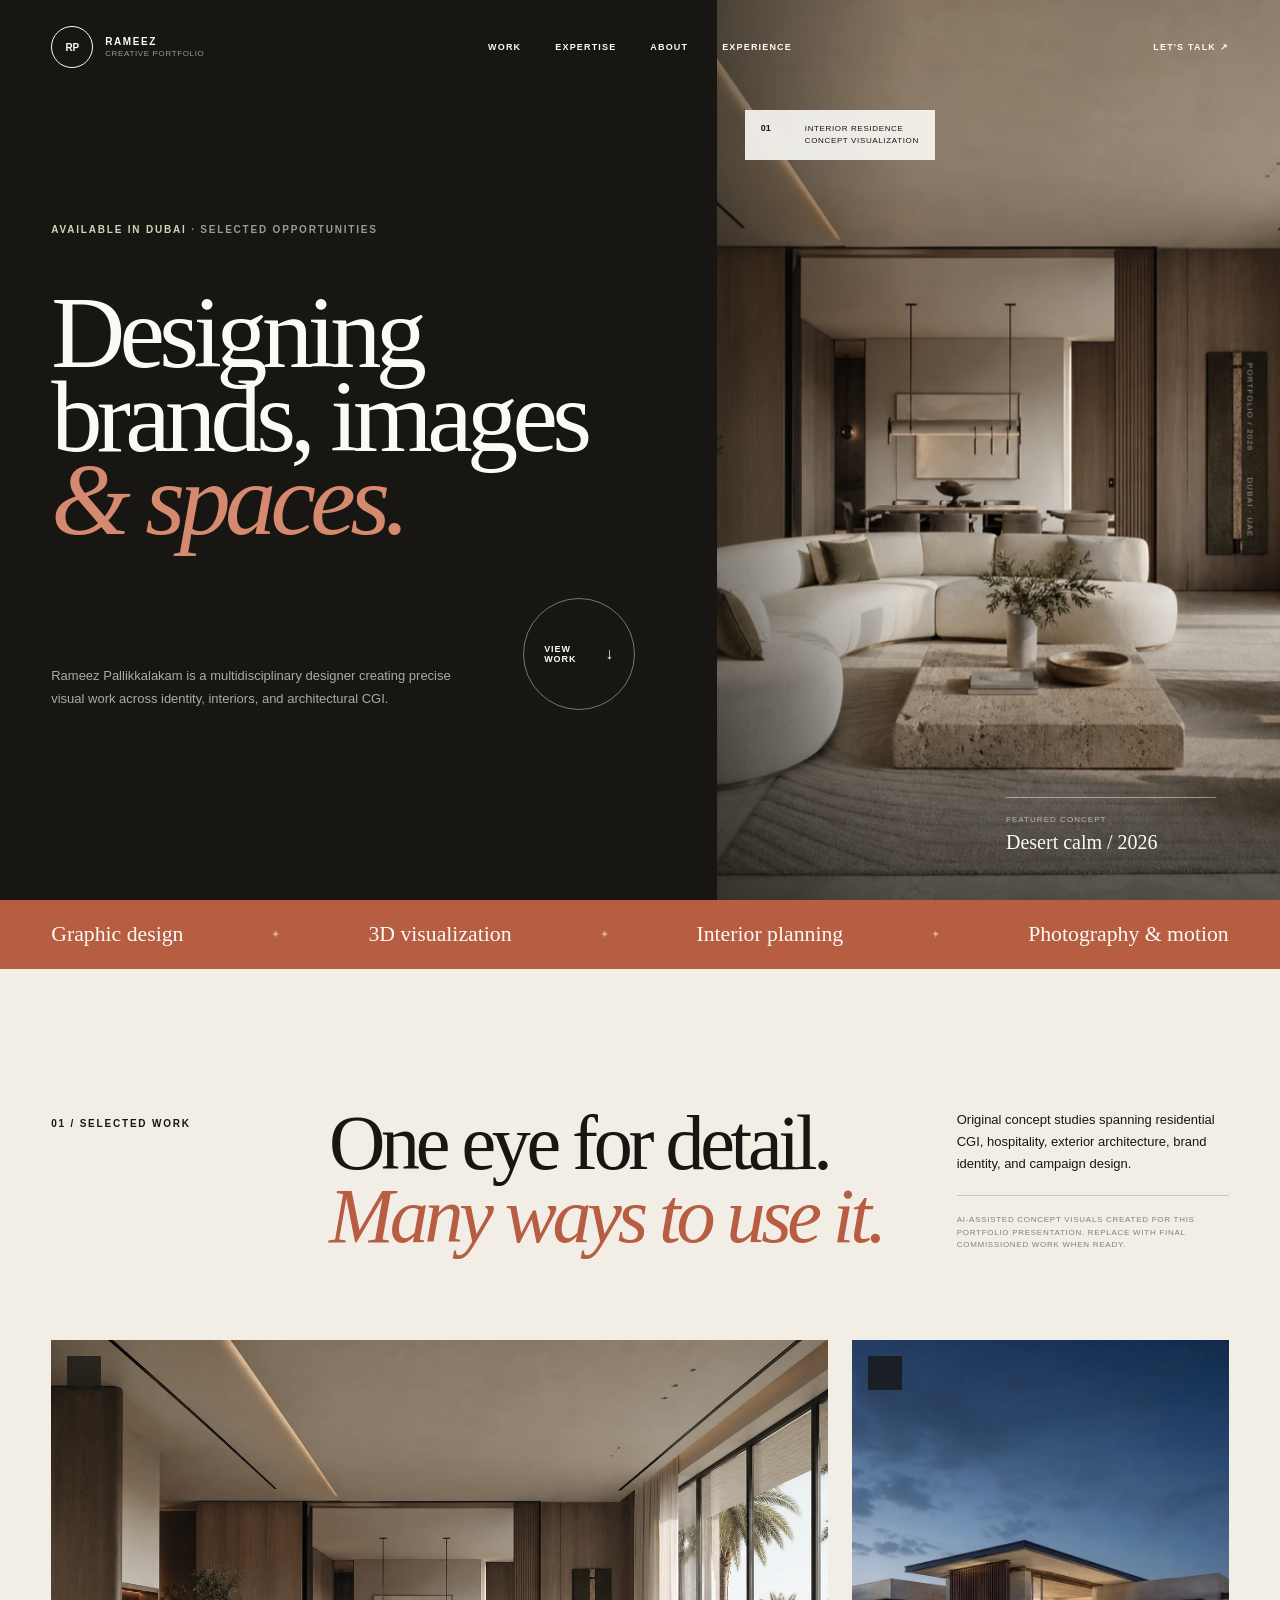
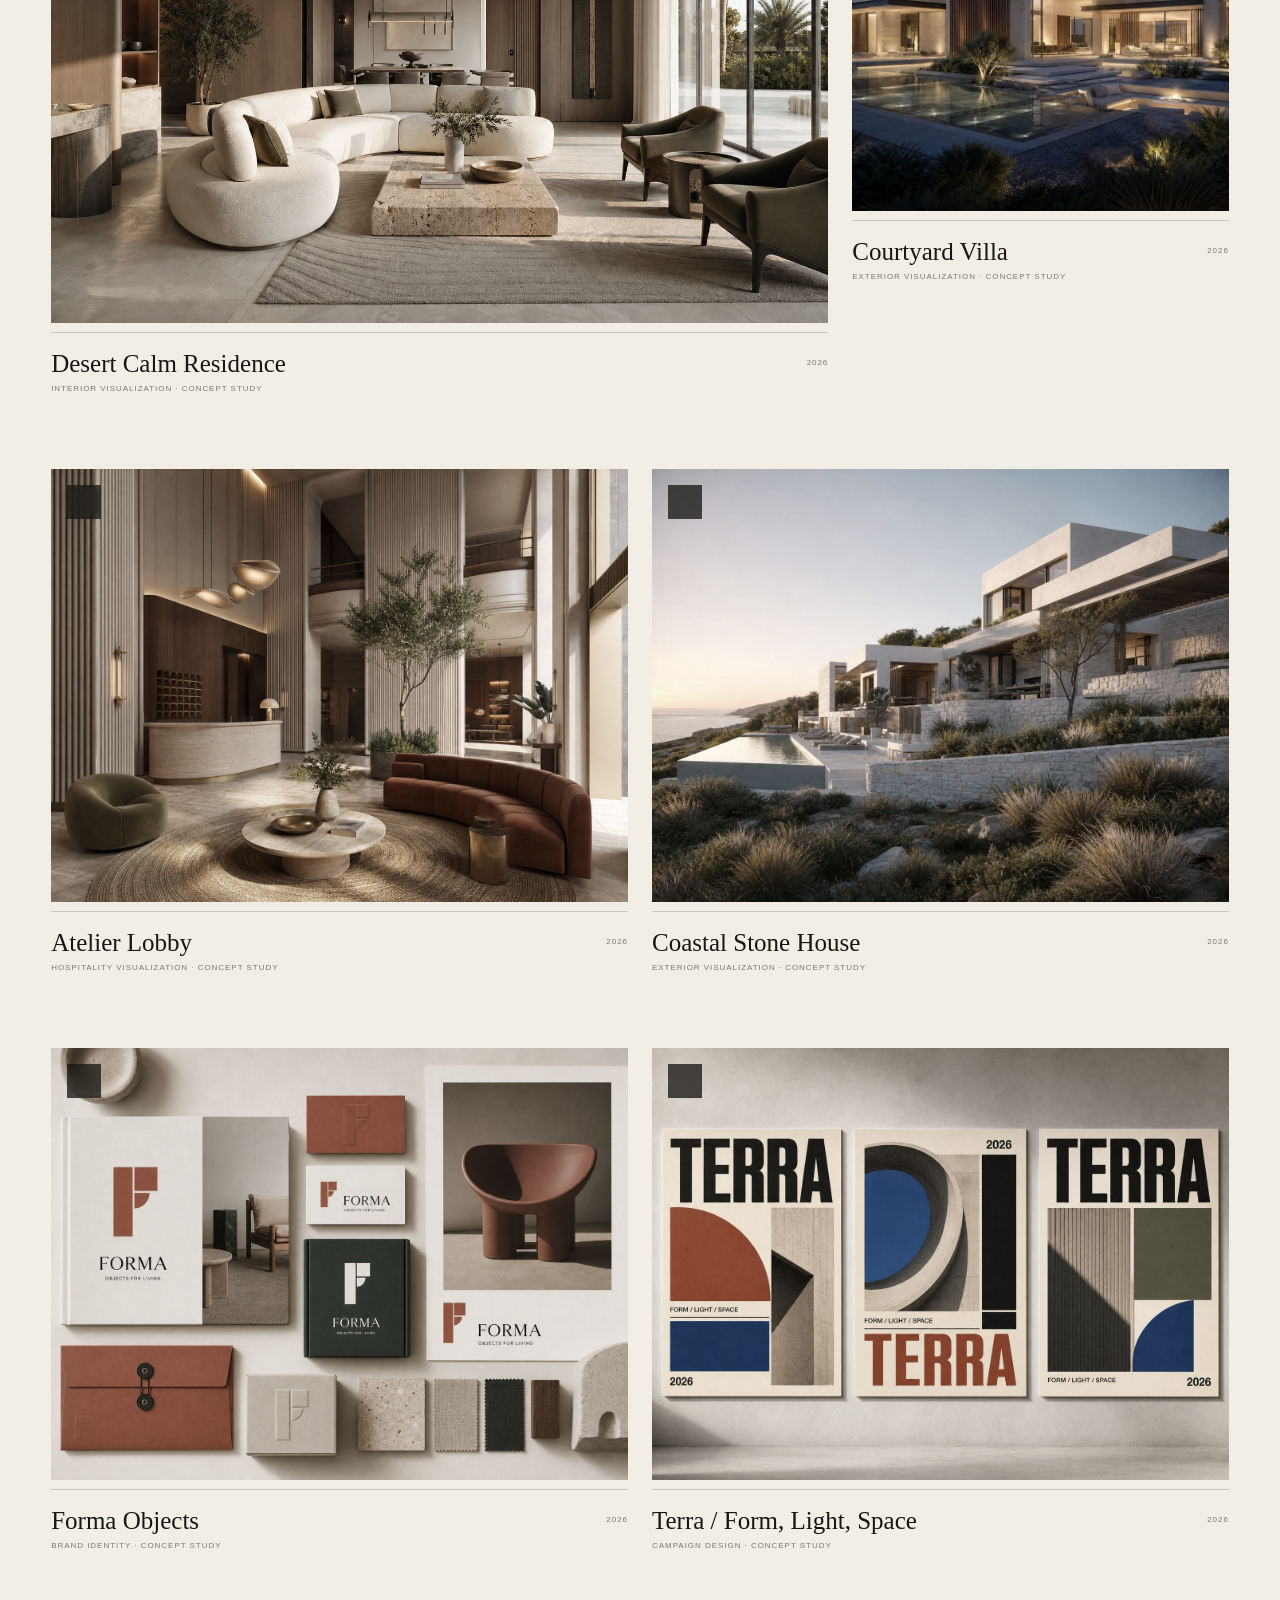
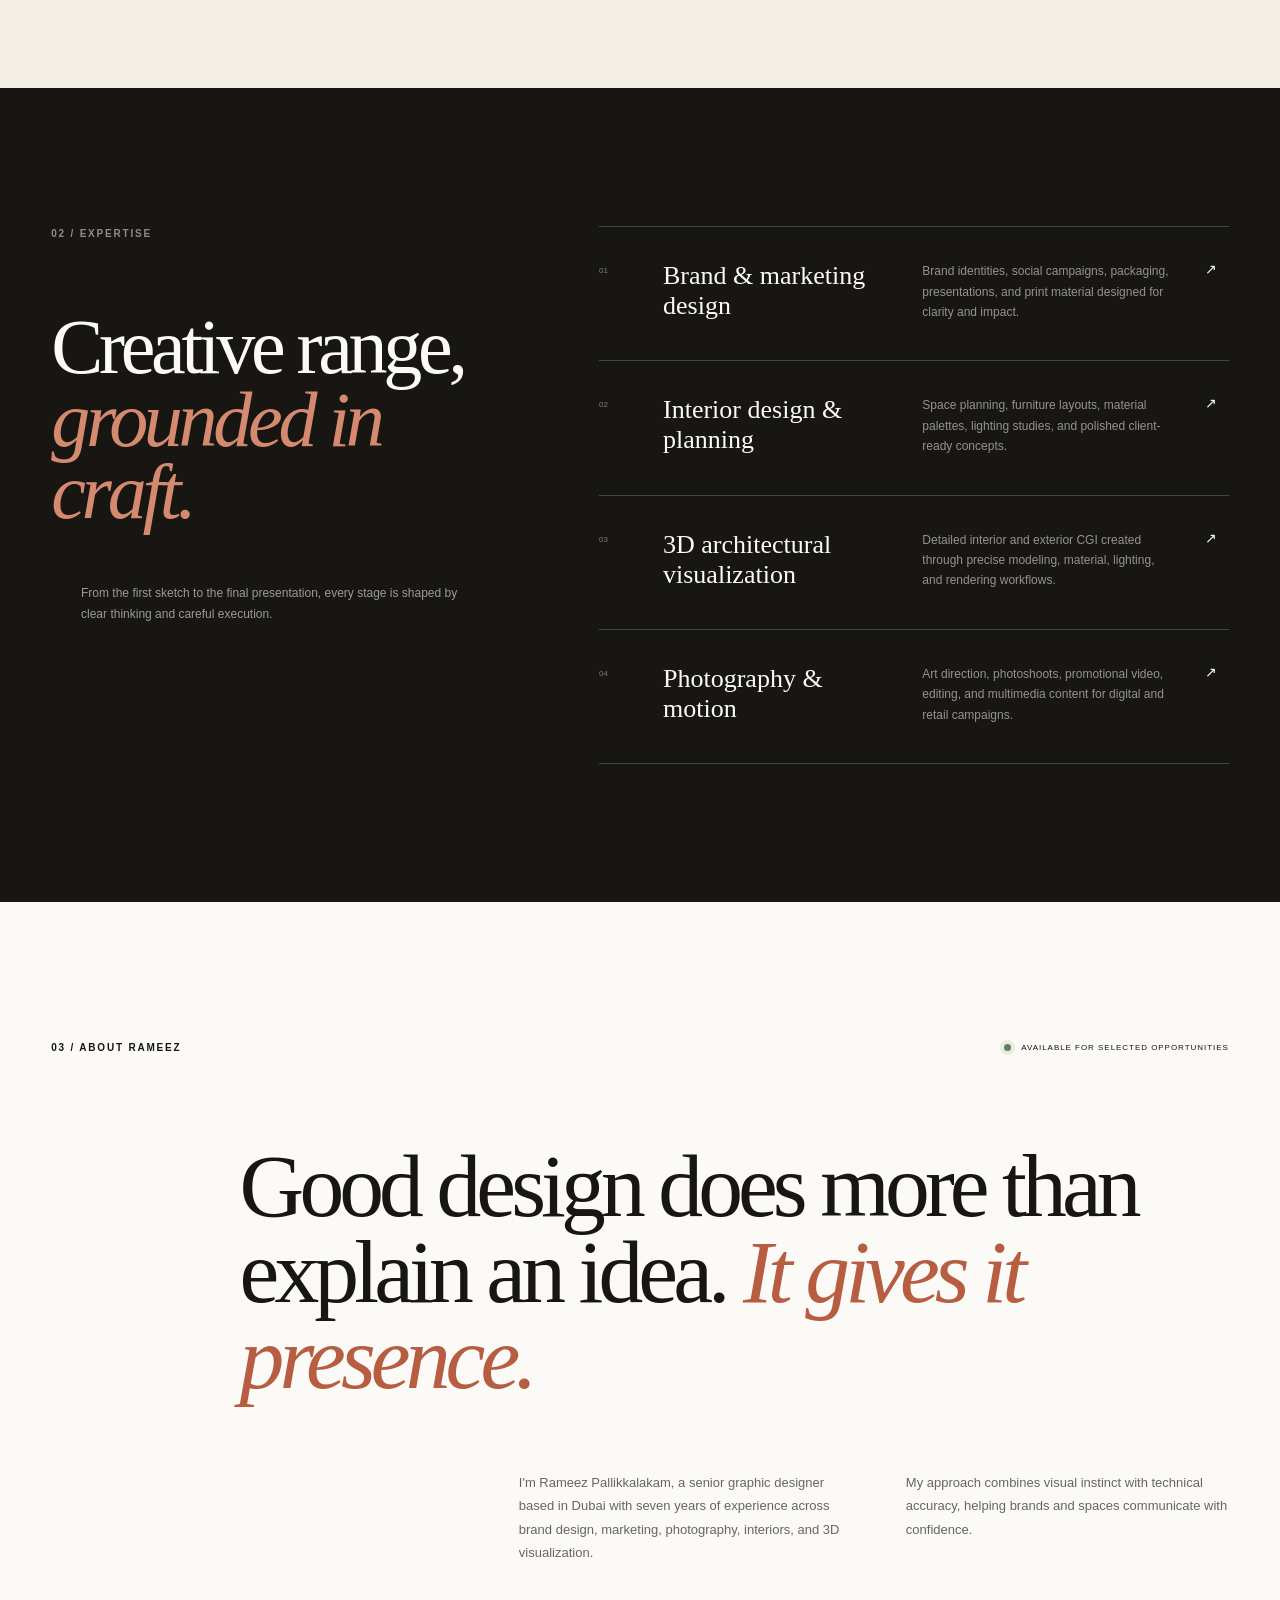
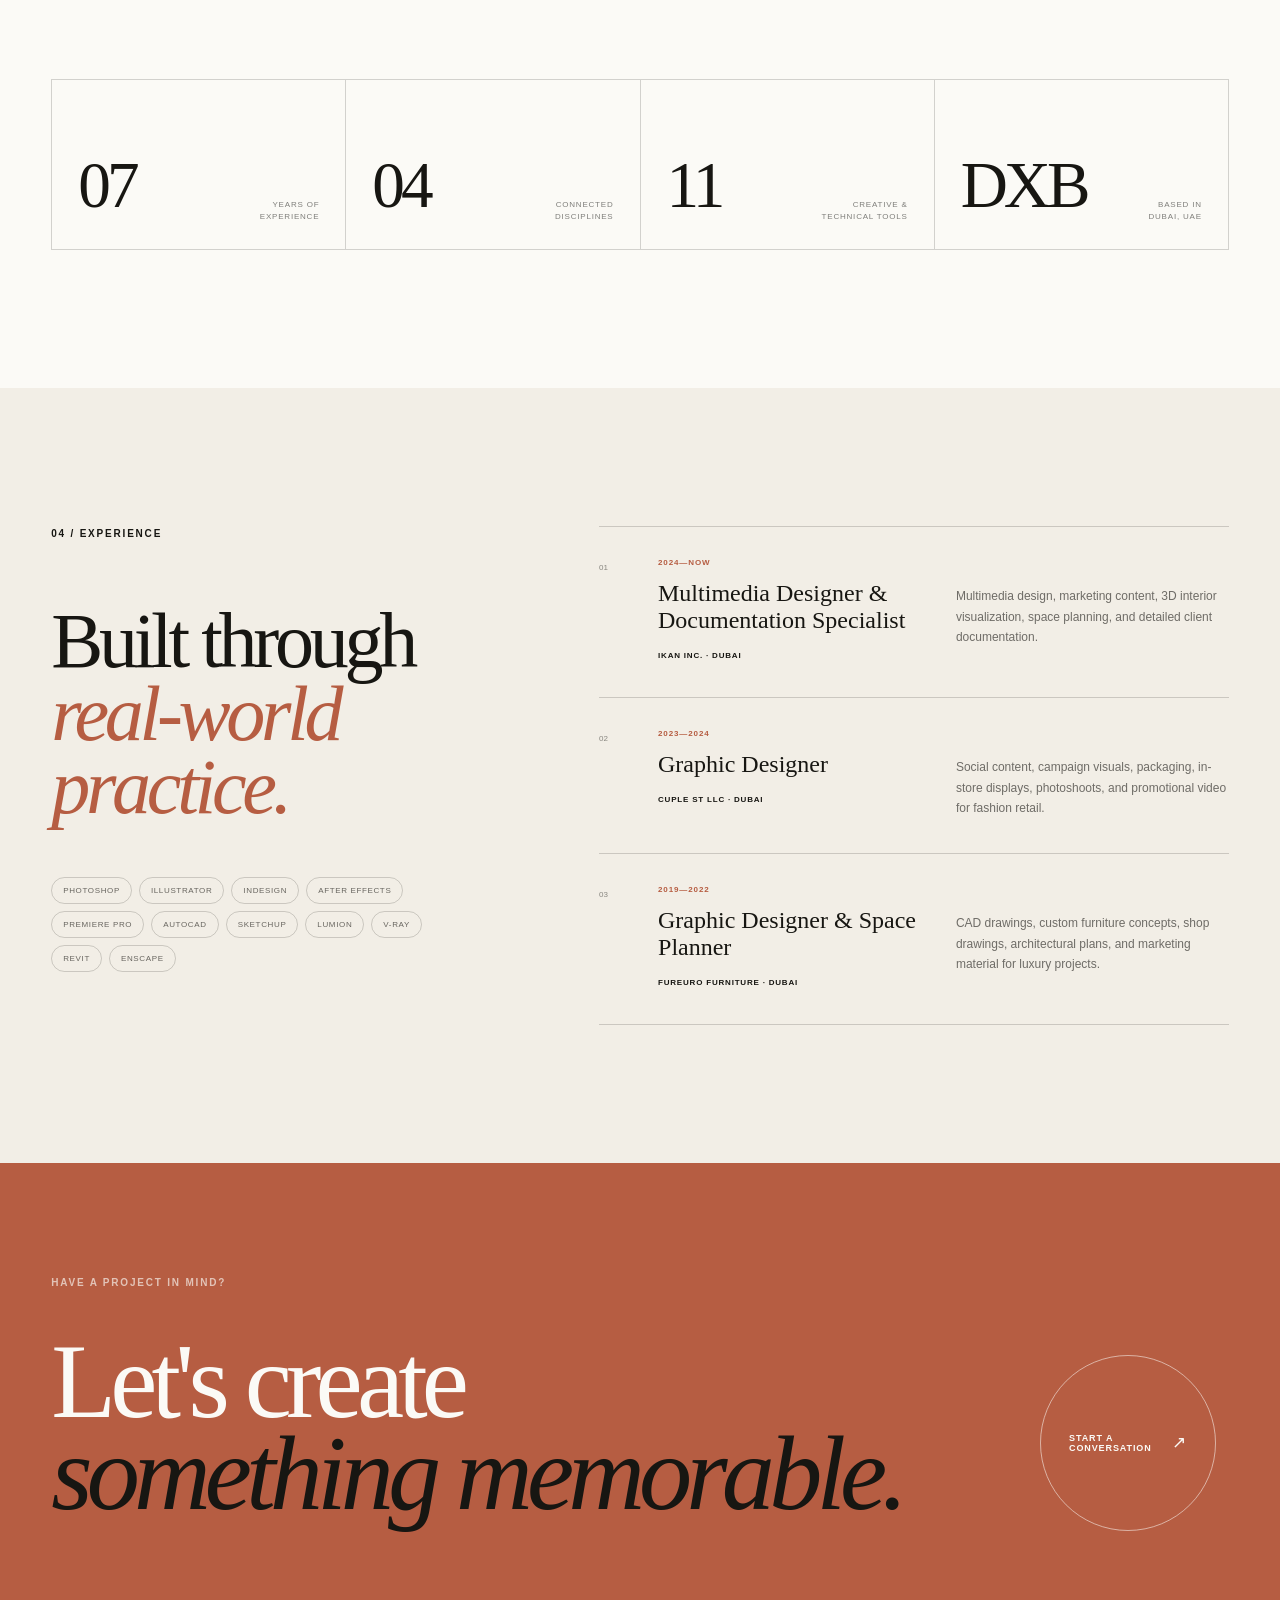
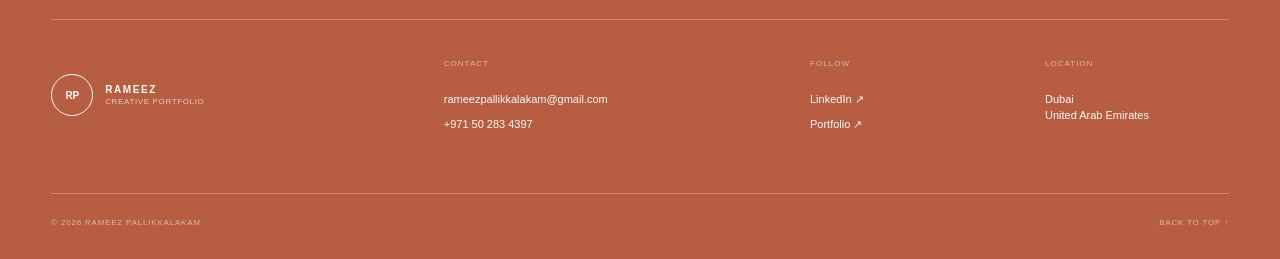
==== index.html @ 7796c289 "Add interior exterior and graphic design work" ====
<!doctype html>
<html lang="en">
<head>
  <meta charset="utf-8">
  <meta name="viewport" content="width=device-width, initial-scale=1">
  <title>Rameez Pallikkalakam &mdash; Senior Graphic Designer &amp; 3D Visualizer</title>
  <meta name="description" content="Dubai-based senior graphic designer creating brand identities, interior concepts, and 3D architectural visualization.">
  <meta name="theme-color" content="#171612">
  <link rel="canonical" href="https://rameezp007-ctrl.github.io/Rmzportfolio/">
  <meta property="og:title" content="Rameez Pallikkalakam &mdash; Senior Graphic Designer &amp; 3D Visualizer">
  <meta property="og:description" content="Dubai-based senior graphic designer creating brand identities, interior concepts, and 3D architectural visualization.">
  <meta property="og:type" content="website">
  <meta property="og:url" content="https://rameezp007-ctrl.github.io/Rmzportfolio/">
  <meta property="og:image" content="https://rameezp007-ctrl.github.io/Rmzportfolio/og.png">
  <meta name="twitter:card" content="summary_large_image">
  <link rel="stylesheet" href="styles.css">
</head>
<body>
  <main>
    <header class="site-header">
      <a class="brand" href="#top" aria-label="Rameez Pallikkalakam home">
        <span class="brand-mark">RP</span>
        <span class="brand-copy"><strong>Rameez</strong><small>Creative portfolio</small></span>
      </a>
      <nav aria-label="Main navigation">
        <a href="#work">Work</a><a href="#expertise">Expertise</a><a href="#about">About</a><a href="#experience">Experience</a>
      </nav>
      <a class="header-contact" href="#contact">Let's talk <span aria-hidden="true">&#8599;</span></a>
    </header>

    <section class="hero" id="top">
      <div class="hero-copy-panel">
        <p class="eyebrow"><span>Available in Dubai</span> &middot; Selected opportunities</p>
        <h1>Designing<span>brands, images</span><em>&amp; spaces.</em></h1>
        <div class="hero-intro">
          <p>Rameez Pallikkalakam is a multidisciplinary designer creating precise visual work across identity, interiors, and architectural CGI.</p>
          <a class="round-link" href="#work" aria-label="View selected work"><span>View work</span><b aria-hidden="true">&darr;</b></a>
        </div>
      </div>
      <figure class="hero-image">
        <img src="assets/interior-residence.webp" alt="Warm contemporary residence concept visualization" fetchpriority="high">
        <div class="image-tag"><span>01</span><p>Interior residence<br>Concept visualization</p></div>
        <figcaption><span>Featured concept</span><strong>Desert calm / 2026</strong></figcaption>
      </figure>
      <aside class="hero-rail" aria-label="Portfolio details"><span>Portfolio / 2026</span><span>Dubai &middot; UAE</span></aside>
    </section>

    <div class="discipline-strip" aria-label="Design disciplines">
      <span>Graphic design</span><i>&#10022;</i><span>3D visualization</span><i>&#10022;</i><span>Interior planning</span><i>&#10022;</i><span>Photography &amp; motion</span>
    </div>

    <section class="work-section" id="work">
      <div class="section-intro">
        <p class="eyebrow">01 / Selected work</p>
        <h2>One eye for detail.<br><em>Many ways to use it.</em></h2>
        <div class="section-intro-copy">
          <p>Original concept studies spanning residential CGI, hospitality, exterior architecture, brand identity, and campaign design.</p>
          <small>AI-assisted concept visuals created for this portfolio presentation. Replace with final commissioned work when ready.</small>
        </div>
      </div>
      <div class="project-grid">
        <article class="project project--lead">
          <div class="project-media"><img src="assets/interior-residence.webp" alt="Desert Calm Residence &mdash; Interior concept visualization" loading="lazy" decoding="async"><span class="project-number">01</span><span class="project-view">Concept study &#8599;</span></div>
          <div class="project-meta"><div><h3>Desert Calm Residence</h3><p>Interior visualization &middot; Concept study</p></div><span>2026</span></div>
        </article>
        <article class="project project--portrait">
          <div class="project-media"><img src="assets/exterior-villa.webp" alt="Courtyard Villa &mdash; Exterior concept visualization" loading="lazy" decoding="async"><span class="project-number">02</span><span class="project-view">Concept study &#8599;</span></div>
          <div class="project-meta"><div><h3>Courtyard Villa</h3><p>Exterior visualization &middot; Concept study</p></div><span>2026</span></div>
        </article>
        <article class="project">
          <div class="project-media"><img src="assets/interior-hospitality.webp" alt="Atelier Lobby &mdash; Hospitality concept visualization" loading="lazy" decoding="async"><span class="project-number">03</span><span class="project-view">Concept study &#8599;</span></div>
          <div class="project-meta"><div><h3>Atelier Lobby</h3><p>Hospitality visualization &middot; Concept study</p></div><span>2026</span></div>
        </article>
        <article class="project">
          <div class="project-media"><img src="assets/exterior-coastal.webp" alt="Coastal Stone House &mdash; Exterior concept visualization" loading="lazy" decoding="async"><span class="project-number">04</span><span class="project-view">Concept study &#8599;</span></div>
          <div class="project-meta"><div><h3>Coastal Stone House</h3><p>Exterior visualization &middot; Concept study</p></div><span>2026</span></div>
        </article>
        <article class="project">
          <div class="project-media"><img src="assets/graphic-forma-brand.webp" alt="Forma Objects &mdash; Brand identity concept" loading="lazy" decoding="async"><span class="project-number">05</span><span class="project-view">Concept study &#8599;</span></div>
          <div class="project-meta"><div><h3>Forma Objects</h3><p>Brand identity &middot; Concept study</p></div><span>2026</span></div>
        </article>
        <article class="project">
          <div class="project-media"><img src="assets/graphic-terra-campaign.webp" alt="Terra &mdash; Editorial campaign concept" loading="lazy" decoding="async"><span class="project-number">06</span><span class="project-view">Concept study &#8599;</span></div>
          <div class="project-meta"><div><h3>Terra / Form, Light, Space</h3><p>Campaign design &middot; Concept study</p></div><span>2026</span></div>
        </article>
      </div>
    </section>

    <section class="expertise-section" id="expertise">
      <div class="expertise-heading">
        <p class="eyebrow">02 / Expertise</p><h2>Creative range,<br><em>grounded in craft.</em></h2>
        <p>From the first sketch to the final presentation, every stage is shaped by clear thinking and careful execution.</p>
      </div>
      <div class="service-list">
        <article class="service"><span>01</span><h3>Brand &amp; marketing design</h3><p>Brand identities, social campaigns, packaging, presentations, and print material designed for clarity and impact.</p><b aria-hidden="true">&#8599;</b></article>
        <article class="service"><span>02</span><h3>Interior design &amp; planning</h3><p>Space planning, furniture layouts, material palettes, lighting studies, and polished client-ready concepts.</p><b aria-hidden="true">&#8599;</b></article>
        <article class="service"><span>03</span><h3>3D architectural visualization</h3><p>Detailed interior and exterior CGI created through precise modeling, material, lighting, and rendering workflows.</p><b aria-hidden="true">&#8599;</b></article>
        <article class="service"><span>04</span><h3>Photography &amp; motion</h3><p>Art direction, photoshoots, promotional video, editing, and multimedia content for digital and retail campaigns.</p><b aria-hidden="true">&#8599;</b></article>
      </div>
    </section>

    <section class="about-section" id="about">
      <div class="about-topline"><p class="eyebrow">03 / About Rameez</p><p class="availability"><i></i> Available for selected opportunities</p></div>
      <div class="about-main">
        <h2>Good design does more than explain an idea.<em> It gives it presence.</em></h2>
        <div class="about-copy">
          <p>I'm Rameez Pallikkalakam, a senior graphic designer based in Dubai with seven years of experience across brand design, marketing, photography, interiors, and 3D visualization.</p>
          <p>My approach combines visual instinct with technical accuracy, helping brands and spaces communicate with confidence.</p>
        </div>
      </div>
      <div class="stat-grid" aria-label="Professional highlights">
        <div><strong>07</strong><span>Years of<br>experience</span></div><div><strong>04</strong><span>Connected<br>disciplines</span></div>
        <div><strong>11</strong><span>Creative &amp;<br>technical tools</span></div><div><strong>DXB</strong><span>Based in<br>Dubai, UAE</span></div>
      </div>
    </section>

    <section class="experience-section" id="experience">
      <div class="experience-heading">
        <p class="eyebrow">04 / Experience</p><h2>Built through<br><em>real-world practice.</em></h2>
        <div class="skill-cloud" aria-label="Selected software skills"><span>Photoshop</span><span>Illustrator</span><span>InDesign</span><span>After Effects</span><span>Premiere Pro</span><span>AutoCAD</span><span>SketchUp</span><span>Lumion</span><span>V-Ray</span><span>Revit</span><span>Enscape</span></div>
      </div>
      <ol class="experience-list">
        <li><span>01</span><div class="experience-role"><small>2024&mdash;Now</small><h3>Multimedia Designer &amp; Documentation Specialist</h3><strong>Ikan Inc. &middot; Dubai</strong></div><p>Multimedia design, marketing content, 3D interior visualization, space planning, and detailed client documentation.</p></li>
        <li><span>02</span><div class="experience-role"><small>2023&mdash;2024</small><h3>Graphic Designer</h3><strong>Cuple ST LLC &middot; Dubai</strong></div><p>Social content, campaign visuals, packaging, in-store displays, photoshoots, and promotional video for fashion retail.</p></li>
        <li><span>03</span><div class="experience-role"><small>2019&mdash;2022</small><h3>Graphic Designer &amp; Space Planner</h3><strong>FurEuro Furniture &middot; Dubai</strong></div><p>CAD drawings, custom furniture concepts, shop drawings, architectural plans, and marketing material for luxury projects.</p></li>
      </ol>
    </section>

    <footer id="contact">
      <div class="footer-heading">
        <p class="eyebrow">Have a project in mind?</p><h2>Let's create<br><em>something memorable.</em></h2>
        <a class="footer-email" href="mailto:rameezpallikkalakam@gmail.com"><span>Start a conversation</span><b aria-hidden="true">&#8599;</b></a>
      </div>
      <div class="footer-grid">
        <a class="brand brand--footer" href="#top" aria-label="Back to top"><span class="brand-mark">RP</span><span class="brand-copy"><strong>Rameez</strong><small>Creative portfolio</small></span></a>
        <div class="footer-contact"><span>Contact</span><a href="mailto:rameezpallikkalakam@gmail.com">rameezpallikkalakam@gmail.com</a><a href="tel:+971502834397">+971 50 283 4397</a></div>
        <div class="footer-social"><span>Follow</span><a href="https://www.linkedin.com/in/rameez-pallikkalakam-6ba09a115" target="_blank" rel="noreferrer">LinkedIn &#8599;</a><a href="https://rameezportfoliouae.mystrikingly.com/" target="_blank" rel="noreferrer">Portfolio &#8599;</a></div>
        <div class="footer-location"><span>Location</span><p>Dubai<br>United Arab Emirates</p></div>
      </div>
      <div class="footer-bottom"><span>&copy; 2026 Rameez Pallikkalakam</span><a href="#top">Back to top &uarr;</a></div>
    </footer>
  </main>
</body>
</html>
---- styles.css ----
:root {
  --ink: #171612;
  --paper: #f2eee6;
  --paper-deep: #ddd5c7;
  --chalk: #fbfaf6;
  --clay: #b65d42;
  --clay-light: #d58a70;
  --sage: #7e826d;
  --line: rgba(23, 22, 18, 0.18);
  --light-line: rgba(251, 250, 246, 0.2);
}

* { box-sizing: border-box; }
html { scroll-behavior: smooth; }
body {
  margin: 0;
  overflow-x: hidden;
  background: var(--paper);
  color: var(--ink);
  font-family: Arial, Helvetica, sans-serif;
  -webkit-font-smoothing: antialiased;
}
a { color: inherit; text-decoration: none; }
img { display: block; width: 100%; }
::selection { color: var(--chalk); background: var(--clay); }

.eyebrow {
  margin: 0;
  font-size: 10px;
  font-weight: 700;
  letter-spacing: 0.18em;
  line-height: 1.5;
  text-transform: uppercase;
}

.site-header {
  position: absolute;
  z-index: 30;
  top: 0;
  left: 0;
  display: grid;
  grid-template-columns: 1fr auto 1fr;
  align-items: center;
  width: 100%;
  padding: 26px 4vw;
  color: var(--chalk);
}

.brand {
  display: inline-flex;
  align-items: center;
  gap: 12px;
  width: max-content;
}
.brand-mark {
  display: grid;
  place-items: center;
  width: 42px;
  height: 42px;
  border: 1px solid currentColor;
  border-radius: 50%;
  font-size: 10px;
  font-weight: 800;
  letter-spacing: -0.03em;
}
.brand-copy { display: grid; gap: 2px; }
.brand-copy strong {
  font-size: 10px;
  letter-spacing: 0.16em;
  text-transform: uppercase;
}
.brand-copy small {
  color: rgba(251, 250, 246, 0.58);
  font-size: 8px;
  letter-spacing: 0.08em;
  text-transform: uppercase;
}
.site-header nav { display: flex; gap: 34px; }
.site-header nav a,
.header-contact {
  position: relative;
  font-size: 9px;
  font-weight: 700;
  letter-spacing: 0.13em;
  text-transform: uppercase;
}
.site-header nav a::after,
.header-contact::after {
  position: absolute;
  right: 0;
  bottom: -6px;
  left: 0;
  height: 1px;
  background: currentColor;
  content: "";
  transform: scaleX(0);
  transform-origin: right;
  transition: transform 280ms ease;
}
.site-header nav a:hover::after,
.header-contact:hover::after { transform: scaleX(1); transform-origin: left; }
.header-contact { justify-self: end; }

.hero {
  position: relative;
  display: grid;
  grid-template-columns: 56% 44%;
  min-height: 860px;
  height: 100vh;
  max-height: 1050px;
  overflow: hidden;
  background: var(--ink);
  color: var(--chalk);
}
.hero-copy-panel {
  position: relative;
  z-index: 3;
  display: flex;
  flex-direction: column;
  justify-content: center;
  min-width: 0;
  padding: 120px 3vw 88px 4vw;
}
.hero-copy-panel .eyebrow { margin: 0 0 54px; color: rgba(251, 250, 246, 0.58); }
.hero-copy-panel .eyebrow span { color: #cdd6b6; }
.hero h1,
.section-intro h2,
.expertise-heading h2,
.about-main h2,
.experience-heading h2,
.footer-heading h2 {
  margin: 0;
  font-family: Georgia, "Times New Roman", serif;
  font-weight: 400;
  letter-spacing: -0.055em;
}
.hero h1 {
  position: relative;
  z-index: 4;
  width: 112%;
  font-size: clamp(74px, 8vw, 132px);
  line-height: 0.82;
}
.hero h1 span,
.hero h1 em { display: block; }
.hero h1 em { color: var(--clay-light); font-weight: 400; }
.hero-intro {
  display: grid;
  grid-template-columns: minmax(260px, 420px) auto;
  align-items: end;
  gap: 52px;
  width: min(680px, 94%);
  margin-top: 56px;
}
.hero-intro p {
  margin: 0;
  color: rgba(251, 250, 246, 0.65);
  font-size: 13px;
  line-height: 1.75;
}
.round-link {
  display: flex;
  align-items: center;
  justify-content: space-between;
  width: 112px;
  height: 112px;
  padding: 0 20px;
  border: 1px solid rgba(251, 250, 246, 0.42);
  border-radius: 50%;
  font-size: 9px;
  font-weight: 700;
  letter-spacing: 0.1em;
  text-transform: uppercase;
  transition: color 260ms ease, background 260ms ease, transform 260ms ease;
}
.round-link b { font-size: 16px; font-weight: 400; }
.round-link:hover { color: var(--ink); background: var(--chalk); transform: rotate(-5deg); }
.hero-image {
  position: relative;
  overflow: hidden;
  margin: 0;
  background: #39372f;
}
.hero-image::after {
  position: absolute;
  inset: 0;
  background: linear-gradient(90deg, rgba(23,22,18,0.5), transparent 34%), linear-gradient(0deg, rgba(23,22,18,0.55), transparent 42%);
  content: "";
}
.hero-image img {
  height: 100%;
  object-fit: cover;
  filter: saturate(0.72) contrast(1.04);
  animation: hero-reveal 1.4s cubic-bezier(0.2, 0.75, 0.25, 1) both;
}
@keyframes hero-reveal {
  from { opacity: 0; transform: scale(1.08); }
  to { opacity: 1; transform: scale(1.01); }
}
.image-tag {
  position: absolute;
  z-index: 3;
  top: 110px;
  left: 28px;
  display: grid;
  grid-template-columns: 32px auto;
  gap: 12px;
  padding: 13px 16px;
  color: var(--ink);
  background: rgba(251, 250, 246, 0.9);
  backdrop-filter: blur(10px);
}
.image-tag span { font-size: 9px; font-weight: 800; }
.image-tag p { margin: 0; font-size: 8px; letter-spacing: 0.08em; line-height: 1.5; text-transform: uppercase; }
.hero-image figcaption {
  position: absolute;
  z-index: 3;
  right: 5vw;
  bottom: 46px;
  display: grid;
  gap: 7px;
  min-width: 210px;
  padding-top: 17px;
  border-top: 1px solid rgba(251, 250, 246, 0.45);
}
.hero-image figcaption span { color: rgba(251, 250, 246, 0.6); font-size: 8px; letter-spacing: 0.13em; text-transform: uppercase; }
.hero-image figcaption strong { font-family: Georgia, "Times New Roman", serif; font-size: 20px; font-weight: 400; }
.hero-rail {
  position: absolute;
  z-index: 4;
  right: 20px;
  top: 50%;
  display: flex;
  gap: 26px;
  color: rgba(251, 250, 246, 0.54);
  font-size: 8px;
  letter-spacing: 0.14em;
  text-transform: uppercase;
  transform: translate(44%, -50%) rotate(90deg);
}

.discipline-strip {
  display: flex;
  align-items: center;
  justify-content: space-between;
  gap: 24px;
  padding: 22px 4vw;
  overflow: hidden;
  color: var(--chalk);
  background: var(--clay);
  font-family: Georgia, "Times New Roman", serif;
  font-size: clamp(17px, 1.7vw, 27px);
  white-space: nowrap;
}
.discipline-strip i { color: rgba(251, 250, 246, 0.5); font-size: 11px; font-style: normal; }

.work-section,
.expertise-section,
.about-section,
.experience-section { padding: 138px 4vw; }
.section-intro {
  display: grid;
  grid-template-columns: 0.55fr 1.45fr 0.7fr;
  align-items: end;
  gap: 5vw;
  margin-bottom: 88px;
}
.section-intro .eyebrow { align-self: start; margin-top: 9px; }
.section-intro h2,
.expertise-heading h2,
.experience-heading h2 { font-size: clamp(52px, 6.1vw, 95px); line-height: 0.93; }
.section-intro h2 em,
.expertise-heading h2 em,
.about-main h2 em,
.experience-heading h2 em { color: var(--clay); font-weight: 400; }
.section-intro-copy p { margin: 0; font-size: 13px; line-height: 1.7; }
.section-intro-copy small {
  display: block;
  padding-top: 18px;
  border-top: 1px solid var(--line);
  margin-top: 20px;
  color: rgba(23, 22, 18, 0.5);
  font-size: 8px;
  letter-spacing: 0.09em;
  line-height: 1.6;
  text-transform: uppercase;
}
.project-grid { display: grid; grid-template-columns: repeat(12, 1fr); gap: 76px 24px; }
.project { grid-column: span 6; }
.project--lead { grid-column: span 8; }
.project--portrait { grid-column: span 4; }
.project--portrait .project-media { aspect-ratio: 4 / 5; }
.project--identity { grid-column: 3 / span 8; }
.project-media,
.identity-art { position: relative; overflow: hidden; aspect-ratio: 4 / 3; background: var(--paper-deep); }
.project-media img { height: 100%; object-fit: cover; filter: saturate(0.7); transition: filter 500ms ease, transform 900ms cubic-bezier(0.2,0.75,0.25,1); }
.project:hover .project-media img { filter: saturate(0.95); transform: scale(1.035); }
.project-number,
.project-view {
  position: absolute;
  top: 16px;
  display: grid;
  place-items: center;
  min-width: 34px;
  min-height: 34px;
  padding: 8px;
  border-radius: 30px;
  color: var(--chalk);
  background: rgba(23, 22, 18, 0.76);
  font-size: 8px;
  letter-spacing: 0.1em;
  text-transform: uppercase;
  backdrop-filter: blur(8px);
}
.project-number { left: 16px; }
.project-view { right: 16px; padding-inline: 14px; opacity: 0; transform: translateY(-8px); transition: opacity 260ms ease, transform 260ms ease; }
.project:hover .project-view { opacity: 1; transform: translateY(0); }
.project-meta {
  display: flex;
  justify-content: space-between;
  gap: 24px;
  padding-top: 17px;
  border-top: 1px solid var(--line);
  margin-top: 9px;
}
.project-meta h3 { margin: 0 0 6px; font-family: Georgia, "Times New Roman", serif; font-size: 25px; font-weight: 400; }
.project-meta p,
.project-meta > span { margin: 0; color: rgba(23, 22, 18, 0.55); font-size: 8px; letter-spacing: 0.12em; text-transform: uppercase; }
.project-meta > span { padding-top: 8px; }
.identity-art { color: #f7e7d2; background: #b75a40; }
.identity-label { position: absolute; z-index: 4; top: 7%; left: 5%; font-size: 7px; font-weight: 800; letter-spacing: 0.18em; }
.identity-letter { position: absolute; z-index: 2; top: 12%; left: 8%; font-family: Georgia, "Times New Roman", serif; font-size: clamp(90px, 14vw, 200px); line-height: 1; }
.identity-orbit { position: absolute; border-radius: 50%; mix-blend-mode: multiply; }
.identity-orbit--one { top: 15%; left: 25%; width: 35%; aspect-ratio: 1; background: #e3b96f; }
.identity-orbit--two { top: 8%; left: 47%; width: 29%; aspect-ratio: 1; background: #405d54; }
.identity-card { position: absolute; z-index: 3; top: 18%; right: 10%; display: flex; flex-direction: column; justify-content: space-between; width: 21%; aspect-ratio: 0.72; padding: 20px; color: var(--ink); background: #f4ecdf; box-shadow: 0 24px 55px rgba(23,22,18,0.25); transform: rotate(7deg); }
.identity-card b { font-family: Georgia, "Times New Roman", serif; font-size: clamp(38px, 5vw, 78px); font-weight: 400; }
.identity-card small { font-size: 6px; letter-spacing: 0.1em; line-height: 1.5; text-transform: uppercase; }
.identity-art > strong { position: absolute; right: -1%; bottom: -1%; font-size: clamp(86px, 14vw, 210px); font-weight: 900; letter-spacing: -0.09em; line-height: 0.8; }

.expertise-section {
  display: grid;
  grid-template-columns: 0.8fr 1.2fr;
  gap: 10vw;
  color: var(--chalk);
  background: var(--ink);
}
.expertise-heading { position: sticky; top: 40px; align-self: start; }
.expertise-heading .eyebrow { margin-bottom: 70px; color: rgba(251,250,246,0.52); }
.expertise-heading h2 em { color: var(--clay-light); }
.expertise-heading > p:last-child { max-width: 390px; margin: 54px 0 0 auto; color: rgba(251,250,246,0.58); font-size: 12px; line-height: 1.75; }
.service-list { border-top: 1px solid var(--light-line); }
.service {
  display: grid;
  grid-template-columns: 36px 1fr 1.1fr 24px;
  gap: 28px;
  padding: 34px 0 38px;
  border-bottom: 1px solid var(--light-line);
  transition: padding 260ms ease;
}
.service:hover { padding-left: 12px; }
.service > span { padding-top: 5px; color: rgba(251,250,246,0.45); font-size: 8px; }
.service h3 { margin: 0; font-family: Georgia, "Times New Roman", serif; font-size: 26px; font-weight: 400; }
.service p { margin: 0; color: rgba(251,250,246,0.55); font-size: 12px; line-height: 1.7; }
.service b { font-size: 14px; font-weight: 400; }

.about-section { background: var(--chalk); }
.about-topline { display: flex; justify-content: space-between; }
.availability { display: flex; align-items: center; gap: 10px; margin: 0; font-size: 8px; letter-spacing: 0.12em; text-transform: uppercase; }
.availability i { width: 7px; height: 7px; border-radius: 50%; background: #5f805b; box-shadow: 0 0 0 4px rgba(95,128,91,0.12); }
.about-main { width: 84%; margin: 88px 0 0 auto; }
.about-main h2 { max-width: 1200px; font-size: clamp(58px, 7vw, 108px); line-height: 0.96; }
.about-copy { display: grid; grid-template-columns: 1fr 1fr; gap: 5vw; max-width: 710px; margin: 70px 0 0 auto; }
.about-copy p { margin: 0; color: rgba(23,22,18,0.65); font-size: 13px; line-height: 1.8; }
.stat-grid { display: grid; grid-template-columns: repeat(4, 1fr); margin-top: 115px; border-top: 1px solid var(--line); border-left: 1px solid var(--line); }
.stat-grid > div { display: flex; align-items: end; justify-content: space-between; min-height: 170px; padding: 26px; border-right: 1px solid var(--line); border-bottom: 1px solid var(--line); }
.stat-grid strong { font-family: Georgia, "Times New Roman", serif; font-size: clamp(48px, 5.1vw, 80px); font-weight: 400; letter-spacing: -0.06em; }
.stat-grid span { color: rgba(23,22,18,0.54); font-size: 8px; letter-spacing: 0.1em; line-height: 1.5; text-align: right; text-transform: uppercase; }

.experience-section { display: grid; grid-template-columns: 0.8fr 1.2fr; gap: 10vw; }
.experience-heading .eyebrow { margin-bottom: 64px; }
.skill-cloud { display: flex; flex-wrap: wrap; gap: 7px; max-width: 480px; margin-top: 54px; }
.skill-cloud span { padding: 8px 11px; border: 1px solid var(--line); border-radius: 30px; color: rgba(23,22,18,0.63); font-size: 8px; letter-spacing: 0.08em; text-transform: uppercase; }
.experience-list { padding: 0; border-top: 1px solid var(--line); margin: 0; list-style: none; }
.experience-list li { display: grid; grid-template-columns: 34px 1fr 1fr; gap: 25px; padding: 31px 0 35px; border-bottom: 1px solid var(--line); }
.experience-list li > span { padding-top: 5px; color: rgba(23,22,18,0.48); font-size: 8px; }
.experience-role small { display: block; margin-bottom: 13px; color: var(--clay); font-size: 8px; font-weight: 700; letter-spacing: 0.11em; text-transform: uppercase; }
.experience-role h3 { margin: 0 0 10px; font-family: Georgia, "Times New Roman", serif; font-size: 24px; font-weight: 400; line-height: 1.12; }
.experience-role strong { font-size: 8px; letter-spacing: 0.1em; text-transform: uppercase; }
.experience-list li > p { margin: 28px 0 0; color: rgba(23,22,18,0.6); font-size: 12px; line-height: 1.7; }

footer { padding: 112px 4vw 32px; color: var(--chalk); background: var(--clay); }
.footer-heading { position: relative; padding-bottom: 100px; }
.footer-heading .eyebrow { color: rgba(251,250,246,0.65); }
.footer-heading h2 { margin-top: 46px; font-size: clamp(65px, 8.3vw, 132px); line-height: 0.86; }
.footer-heading h2 em { color: var(--ink); font-weight: 400; }
.footer-email { position: absolute; right: 1vw; bottom: 88px; display: flex; align-items: center; justify-content: space-between; width: 176px; height: 176px; padding: 0 28px; border: 1px solid rgba(251,250,246,0.55); border-radius: 50%; font-size: 9px; font-weight: 700; letter-spacing: 0.1em; text-transform: uppercase; transition: color 260ms ease, background 260ms ease, transform 260ms ease; }
.footer-email b { font-size: 17px; font-weight: 400; }
.footer-email:hover { color: var(--clay); background: var(--chalk); transform: rotate(-5deg); }
.footer-grid { display: grid; grid-template-columns: 1.3fr 1.2fr 0.7fr 0.7fr; gap: 4vw; padding: 38px 0 60px; border-top: 1px solid rgba(251,250,246,0.3); }
.brand--footer .brand-copy small { color: rgba(251,250,246,0.7); }
.footer-contact,
.footer-social,
.footer-location { display: flex; flex-direction: column; align-items: flex-start; gap: 9px; font-size: 11px; line-height: 1.5; }
.footer-grid div > span { margin-bottom: 12px; color: rgba(251,250,246,0.58); font-size: 8px; letter-spacing: 0.13em; text-transform: uppercase; }
.footer-location p { margin: 0; }
.footer-bottom { display: flex; justify-content: space-between; padding-top: 24px; border-top: 1px solid rgba(251,250,246,0.3); color: rgba(251,250,246,0.58); font-size: 8px; letter-spacing: 0.1em; text-transform: uppercase; }

@media (max-width: 1000px) {
  .site-header { grid-template-columns: 1fr auto; }
  .site-header nav { display: none; }
  .hero { grid-template-columns: 1fr; height: auto; max-height: none; min-height: 980px; }
  .hero-copy-panel { min-height: 570px; padding-top: 130px; }
  .hero h1 { width: 100%; }
  .hero-image { min-height: 410px; }
  .hero-rail { display: none; }
  .section-intro { grid-template-columns: 0.5fr 1.5fr; }
  .section-intro-copy { grid-column: 2; max-width: 410px; margin-left: auto; }
  .expertise-section,
  .experience-section { grid-template-columns: 1fr; gap: 82px; }
  .expertise-heading { position: static; }
  .project--lead { grid-column: span 7; }
  .project--portrait { grid-column: span 5; }
  .project--identity { grid-column: 2 / span 10; }
  .about-main { width: 92%; }
  .stat-grid { grid-template-columns: repeat(2, 1fr); }
  .footer-grid { grid-template-columns: 1.2fr 1fr 0.7fr; }
  .footer-location { display: none; }
}

@media (max-width: 680px) {
  .site-header { padding: 18px 20px; }
  .brand-mark { width: 38px; height: 38px; }
  .header-contact { font-size: 8px; }
  .hero { min-height: 840px; }
  .hero-copy-panel { min-height: 520px; padding: 110px 20px 46px; }
  .hero-copy-panel .eyebrow { margin-bottom: 34px; }
  .hero h1 { font-size: clamp(54px, 17vw, 74px); }
  .hero-intro { grid-template-columns: 1fr auto; gap: 20px; margin-top: 34px; }
  .hero-intro p { font-size: 11px; }
  .round-link { width: 82px; height: 82px; padding: 0 13px; font-size: 7px; }
  .hero-image { min-height: 320px; }
  .image-tag { top: 20px; left: 20px; }
  .hero-image figcaption { right: 20px; bottom: 22px; min-width: 180px; }
  .discipline-strip { justify-content: flex-start; padding-inline: 20px; font-size: 17px; }
  .discipline-strip span:nth-of-type(n+3),
  .discipline-strip i:nth-of-type(n+2) { display: none; }
  .work-section,
  .expertise-section,
  .about-section,
  .experience-section { padding: 90px 20px; }
  .section-intro { grid-template-columns: 1fr; gap: 28px; margin-bottom: 56px; }
  .section-intro .eyebrow { margin: 0; }
  .section-intro h2,
  .expertise-heading h2,
  .experience-heading h2 { font-size: 48px; }
  .section-intro-copy { grid-column: auto; margin: 0; }
  .project-grid { gap: 54px; }
  .project,
  .project--lead,
  .project--portrait,
  .project--identity { grid-column: 1 / -1; }
  .project--portrait .project-media,
  .project-media,
  .identity-art { aspect-ratio: 4 / 3; }
  .project-meta h3 { font-size: 22px; }
  .project-view { opacity: 1; transform: none; }
  .identity-card { padding: 13px; }
  .identity-art > strong { font-size: 88px; }
  .expertise-heading .eyebrow,
  .experience-heading .eyebrow { margin-bottom: 44px; }
  .expertise-heading > p:last-child { margin-top: 36px; }
  .service { grid-template-columns: 28px 1fr 18px; gap: 16px; }
  .service p { grid-column: 2 / 4; }
  .service h3 { font-size: 23px; }
  .about-topline { display: block; }
  .availability { margin-top: 25px; }
  .about-main { width: 100%; margin-top: 60px; }
  .about-main h2 { font-size: 49px; }
  .about-copy { grid-template-columns: 1fr; margin-top: 44px; }
  .stat-grid { grid-template-columns: 1fr 1fr; margin-top: 72px; }
  .stat-grid > div { display: block; min-height: 138px; padding: 18px; }
  .stat-grid strong { display: block; font-size: 48px; }
  .stat-grid span { display: block; margin-top: 12px; text-align: left; }
  .experience-list li { grid-template-columns: 26px 1fr; }
  .experience-list li > p { grid-column: 2; margin-top: 0; }
  footer { padding: 82px 20px 26px; }
  .footer-heading { padding-bottom: 155px; }
  .footer-heading h2 { margin-top: 35px; font-size: 55px; }
  .footer-email { right: 0; bottom: 36px; width: 118px; height: 118px; padding: 0 17px; font-size: 7px; }
  .footer-grid { grid-template-columns: 1fr 1fr; gap: 46px 20px; }
  .brand--footer { grid-column: 1 / -1; }
  .footer-contact a { overflow-wrap: anywhere; }
}

@media (prefers-reduced-motion: reduce) {
  html { scroll-behavior: auto; }
  *, *::before, *::after { animation-duration: 0.01ms !important; animation-iteration-count: 1 !important; scroll-behavior: auto !important; transition-duration: 0.01ms !important; }
}
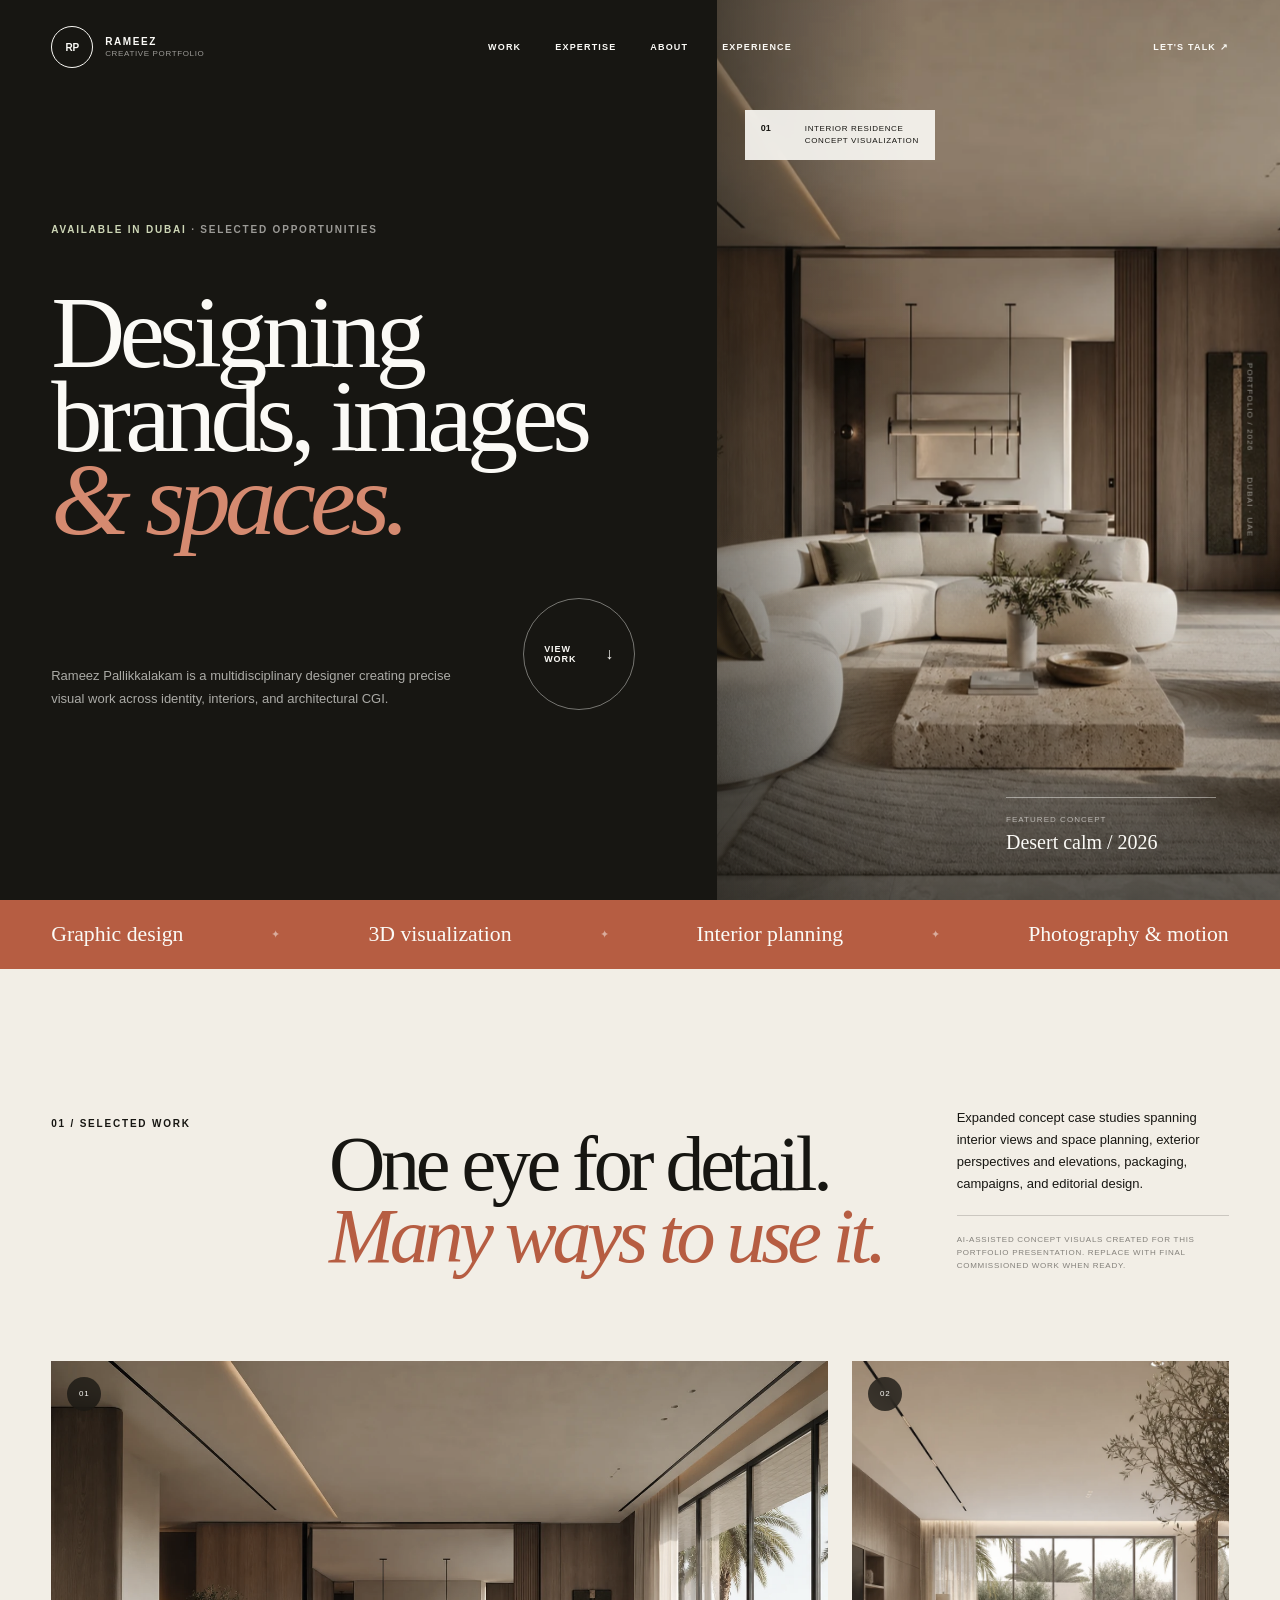
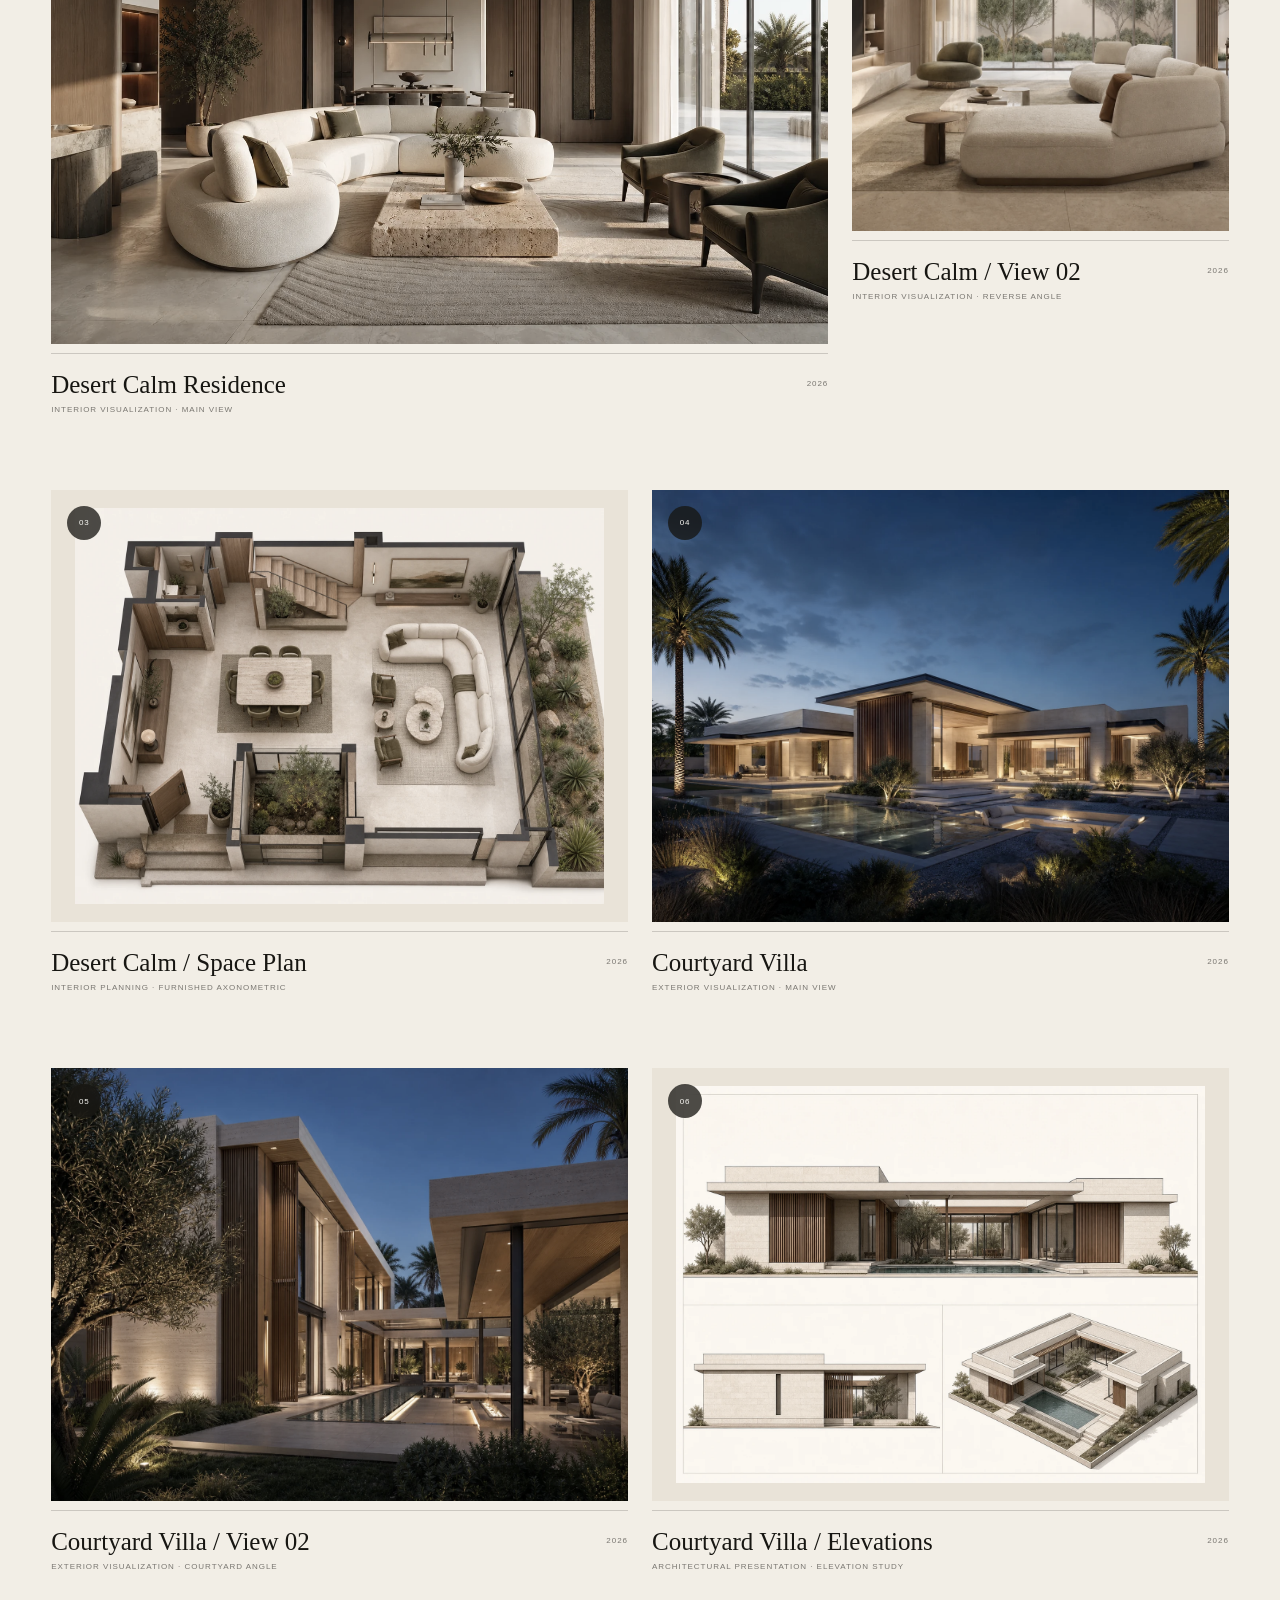
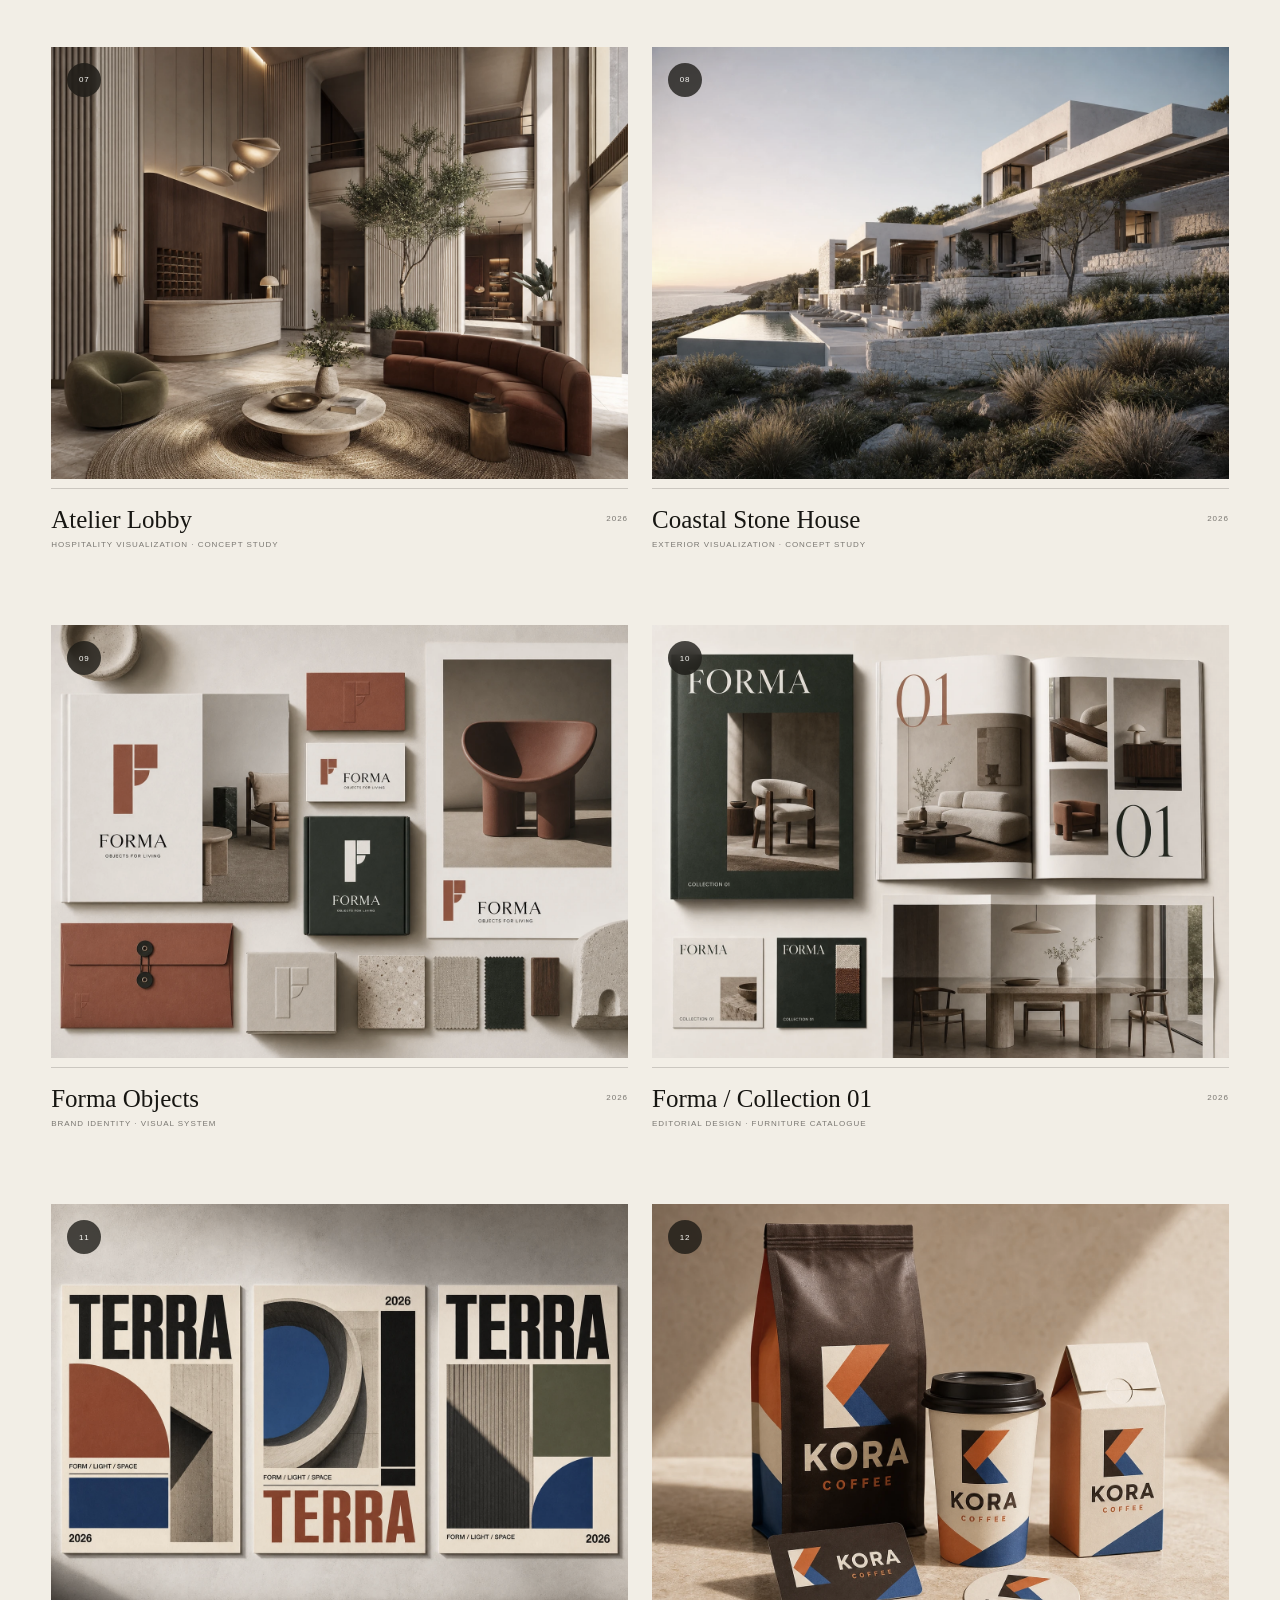
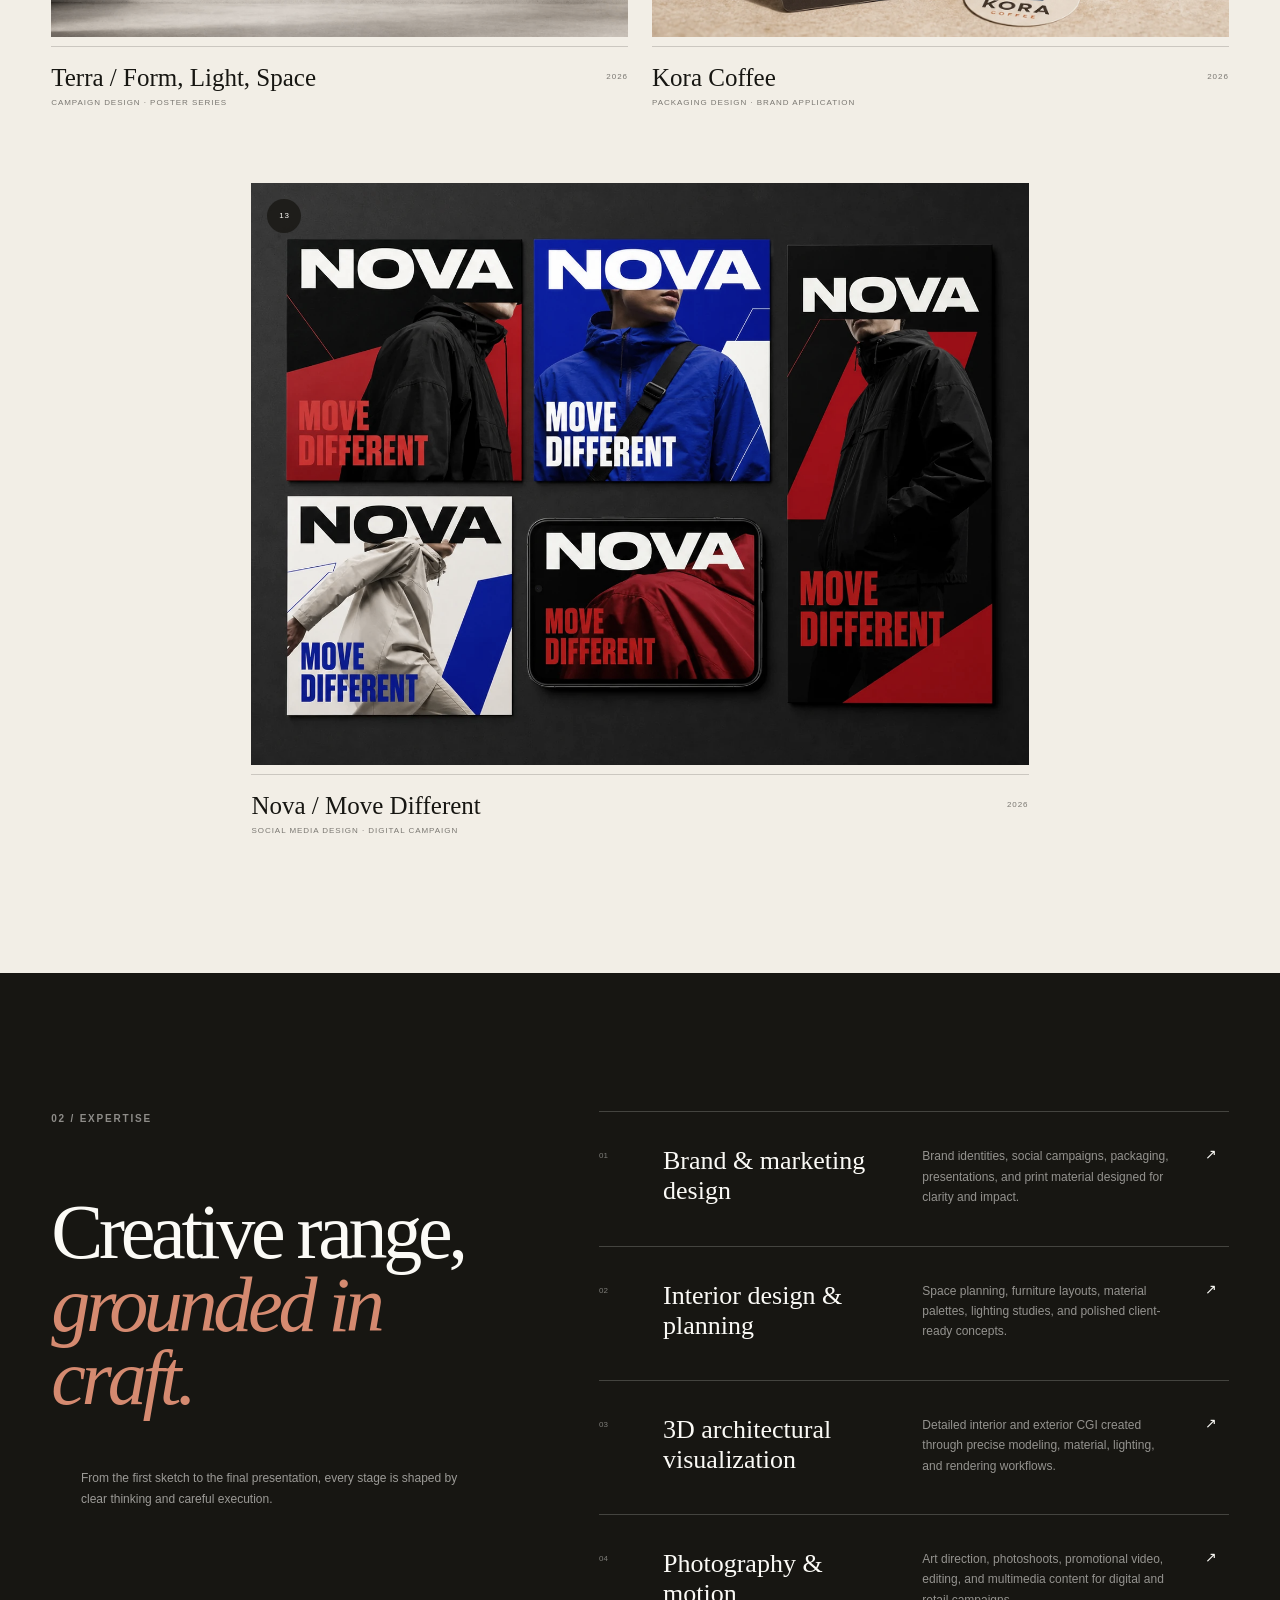
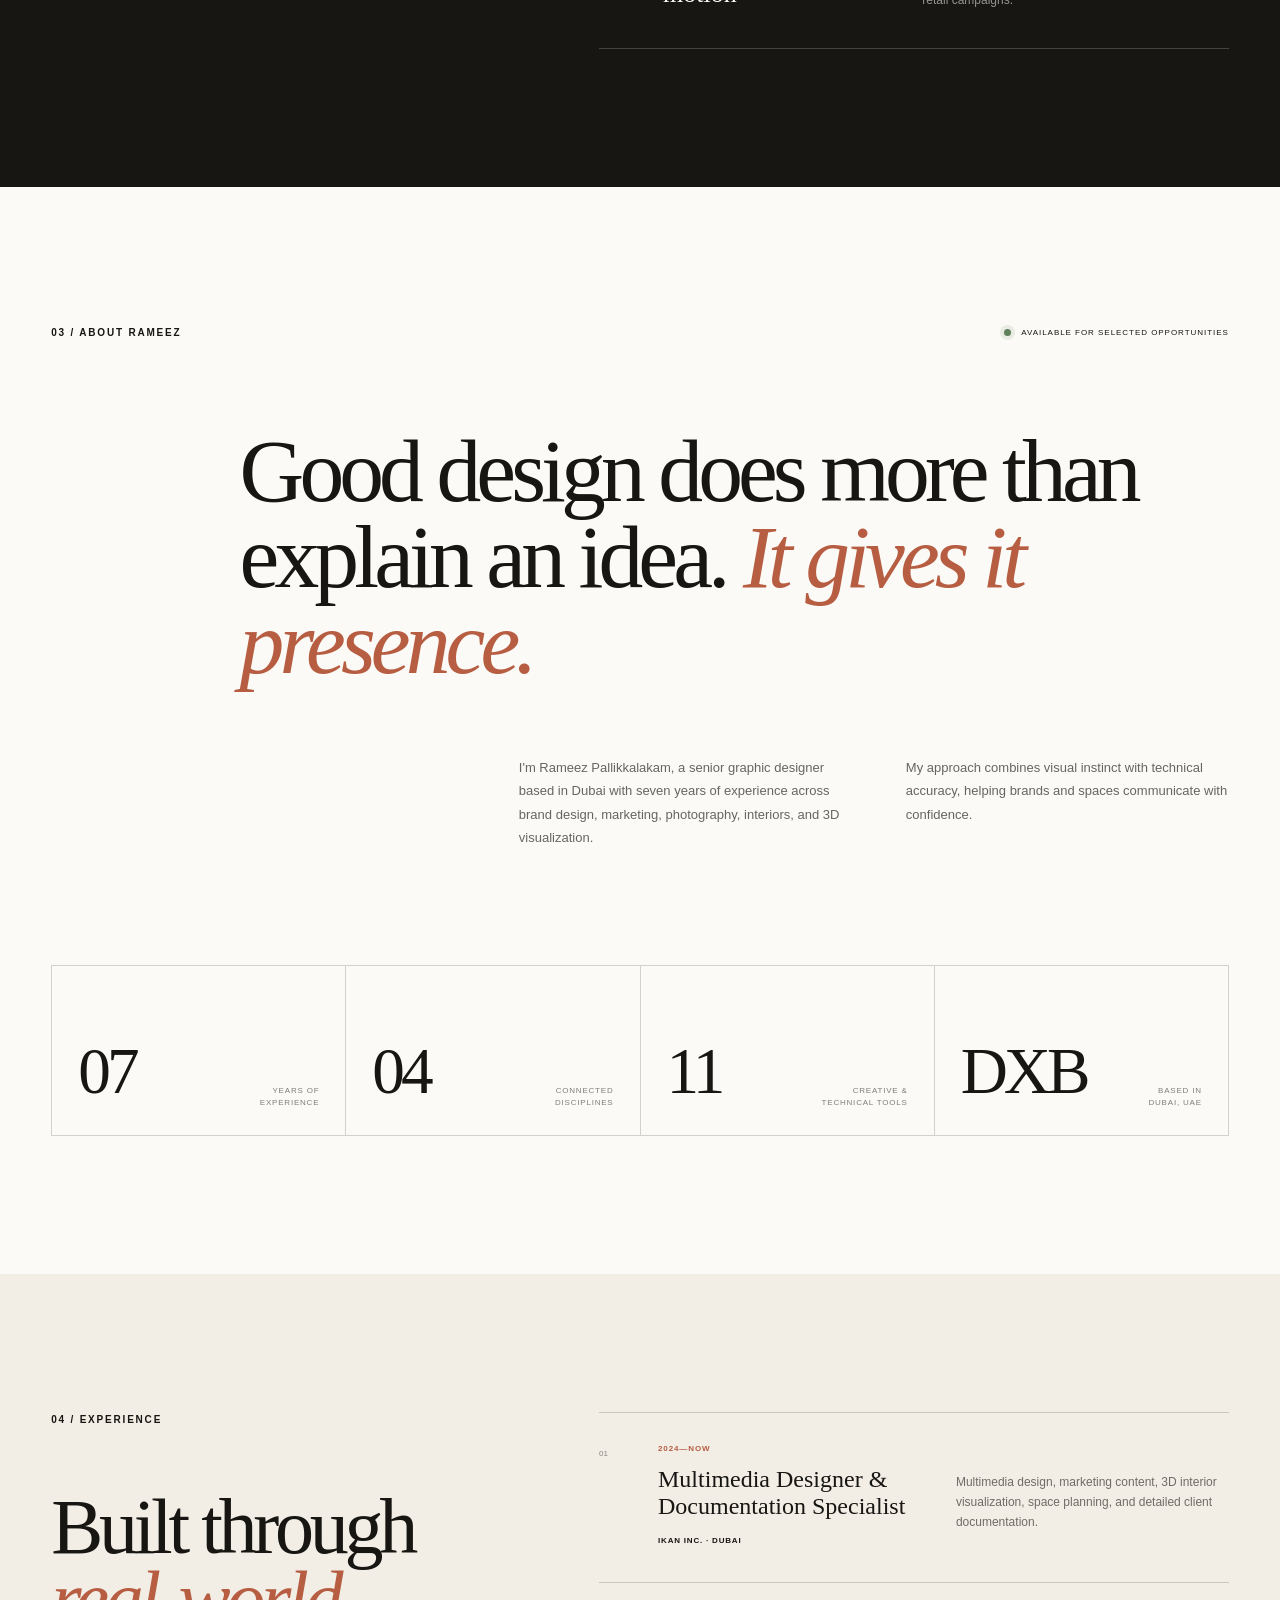
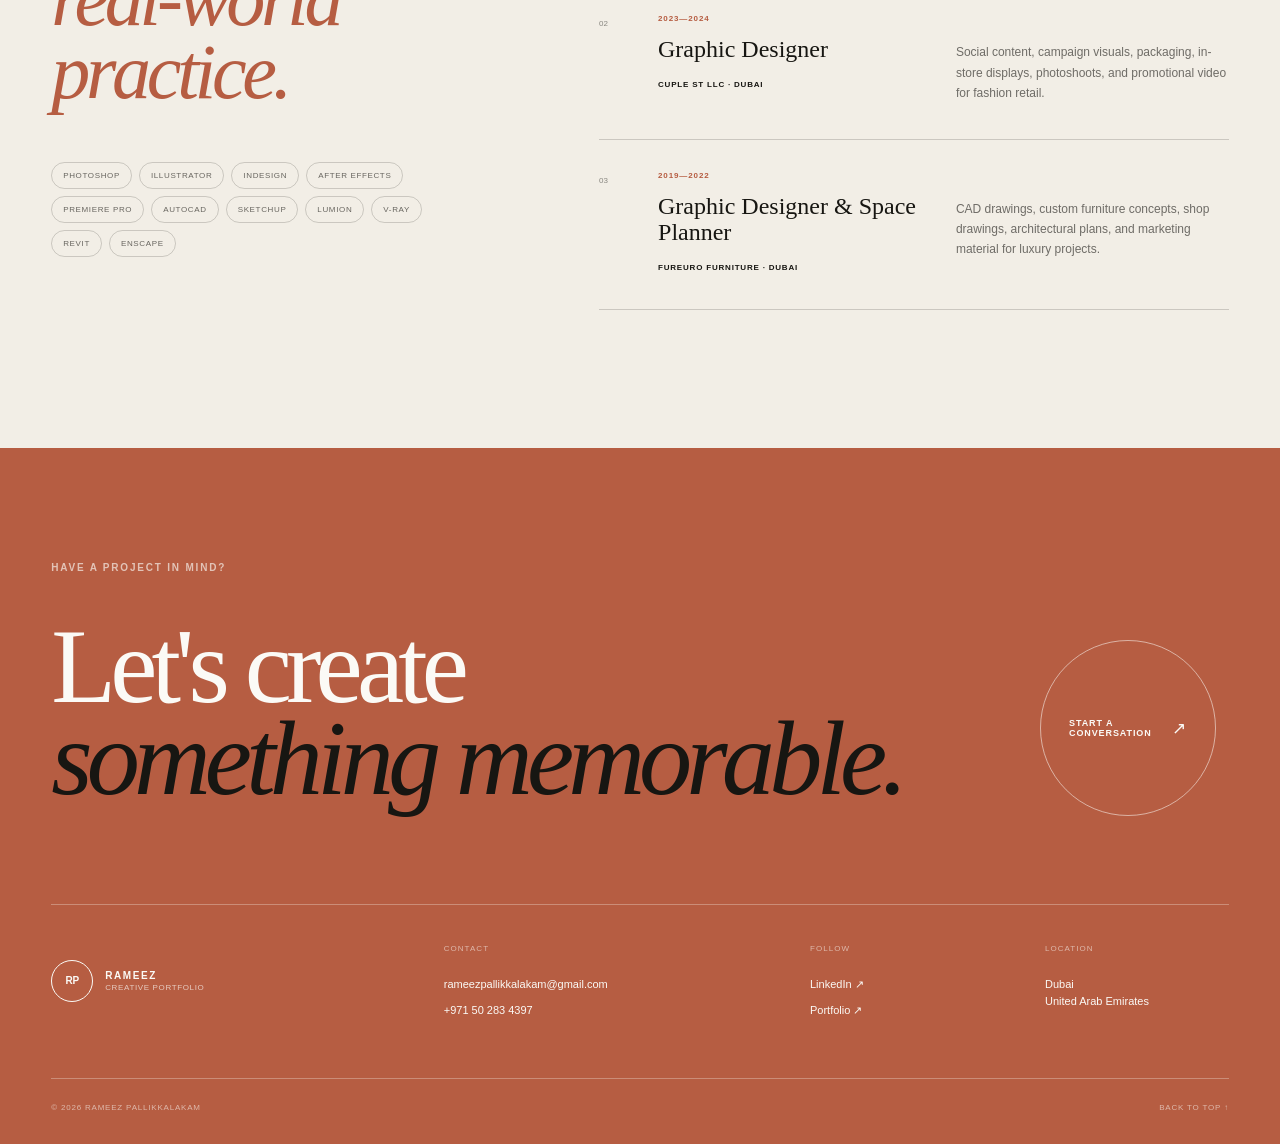
==== commit 7016e795: "Add project views plans and more graphic design work" ====
--- a/index.html
+++ b/index.html
@@ -54,34 +54,62 @@
         <p class="eyebrow">01 / Selected work</p>
         <h2>One eye for detail.<br><em>Many ways to use it.</em></h2>
         <div class="section-intro-copy">
-          <p>Original concept studies spanning residential CGI, hospitality, exterior architecture, brand identity, and campaign design.</p>
+          <p>Expanded concept case studies spanning interior views and space planning, exterior perspectives and elevations, packaging, campaigns, and editorial design.</p>
           <small>AI-assisted concept visuals created for this portfolio presentation. Replace with final commissioned work when ready.</small>
         </div>
       </div>
       <div class="project-grid">
         <article class="project project--lead">
-          <div class="project-media"><img src="assets/interior-residence.webp" alt="Desert Calm Residence &mdash; Interior concept visualization" loading="lazy" decoding="async"><span class="project-number">01</span><span class="project-view">Concept study &#8599;</span></div>
-          <div class="project-meta"><div><h3>Desert Calm Residence</h3><p>Interior visualization &middot; Concept study</p></div><span>2026</span></div>
+          <div class="project-media"><img src="assets/interior-residence.webp" alt="Desert Calm Residence &mdash; Main interior concept visualization" loading="lazy" decoding="async"><span class="project-number">01</span><span class="project-view">Main view &#8599;</span></div>
+          <div class="project-meta"><div><h3>Desert Calm Residence</h3><p>Interior visualization &middot; Main view</p></div><span>2026</span></div>
         </article>
         <article class="project project--portrait">
-          <div class="project-media"><img src="assets/exterior-villa.webp" alt="Courtyard Villa &mdash; Exterior concept visualization" loading="lazy" decoding="async"><span class="project-number">02</span><span class="project-view">Concept study &#8599;</span></div>
-          <div class="project-meta"><div><h3>Courtyard Villa</h3><p>Exterior visualization &middot; Concept study</p></div><span>2026</span></div>
+          <div class="project-media"><img src="assets/interior-residence-view-02.webp" alt="Desert Calm Residence &mdash; Reverse lounge view" loading="lazy" decoding="async"><span class="project-number">02</span><span class="project-view">View 02 &#8599;</span></div>
+          <div class="project-meta"><div><h3>Desert Calm / View 02</h3><p>Interior visualization &middot; Reverse angle</p></div><span>2026</span></div>
         </article>
         <article class="project">
-          <div class="project-media"><img src="assets/interior-hospitality.webp" alt="Atelier Lobby &mdash; Hospitality concept visualization" loading="lazy" decoding="async"><span class="project-number">03</span><span class="project-view">Concept study &#8599;</span></div>
+          <div class="project-media project-media--contain"><img src="assets/interior-residence-plan.webp" alt="Desert Calm Residence &mdash; Furnished space plan" loading="lazy" decoding="async"><span class="project-number">03</span><span class="project-view">Space plan &#8599;</span></div>
+          <div class="project-meta"><div><h3>Desert Calm / Space Plan</h3><p>Interior planning &middot; Furnished axonometric</p></div><span>2026</span></div>
+        </article>
+        <article class="project">
+          <div class="project-media"><img src="assets/exterior-villa.webp" alt="Courtyard Villa &mdash; Main exterior concept visualization" loading="lazy" decoding="async"><span class="project-number">04</span><span class="project-view">Main view &#8599;</span></div>
+          <div class="project-meta"><div><h3>Courtyard Villa</h3><p>Exterior visualization &middot; Main view</p></div><span>2026</span></div>
+        </article>
+        <article class="project">
+          <div class="project-media"><img src="assets/exterior-villa-view-02.webp" alt="Courtyard Villa &mdash; Side courtyard visualization" loading="lazy" decoding="async"><span class="project-number">05</span><span class="project-view">View 02 &#8599;</span></div>
+          <div class="project-meta"><div><h3>Courtyard Villa / View 02</h3><p>Exterior visualization &middot; Courtyard angle</p></div><span>2026</span></div>
+        </article>
+        <article class="project">
+          <div class="project-media project-media--contain"><img src="assets/exterior-villa-elevations.webp" alt="Courtyard Villa &mdash; Elevation and axonometric presentation" loading="lazy" decoding="async"><span class="project-number">06</span><span class="project-view">Elevations &#8599;</span></div>
+          <div class="project-meta"><div><h3>Courtyard Villa / Elevations</h3><p>Architectural presentation &middot; Elevation study</p></div><span>2026</span></div>
+        </article>
+        <article class="project">
+          <div class="project-media"><img src="assets/interior-hospitality.webp" alt="Atelier Lobby &mdash; Hospitality concept visualization" loading="lazy" decoding="async"><span class="project-number">07</span><span class="project-view">Concept study &#8599;</span></div>
           <div class="project-meta"><div><h3>Atelier Lobby</h3><p>Hospitality visualization &middot; Concept study</p></div><span>2026</span></div>
         </article>
         <article class="project">
-          <div class="project-media"><img src="assets/exterior-coastal.webp" alt="Coastal Stone House &mdash; Exterior concept visualization" loading="lazy" decoding="async"><span class="project-number">04</span><span class="project-view">Concept study &#8599;</span></div>
+          <div class="project-media"><img src="assets/exterior-coastal.webp" alt="Coastal Stone House &mdash; Exterior concept visualization" loading="lazy" decoding="async"><span class="project-number">08</span><span class="project-view">Concept study &#8599;</span></div>
           <div class="project-meta"><div><h3>Coastal Stone House</h3><p>Exterior visualization &middot; Concept study</p></div><span>2026</span></div>
         </article>
         <article class="project">
-          <div class="project-media"><img src="assets/graphic-forma-brand.webp" alt="Forma Objects &mdash; Brand identity concept" loading="lazy" decoding="async"><span class="project-number">05</span><span class="project-view">Concept study &#8599;</span></div>
-          <div class="project-meta"><div><h3>Forma Objects</h3><p>Brand identity &middot; Concept study</p></div><span>2026</span></div>
+          <div class="project-media"><img src="assets/graphic-forma-brand.webp" alt="Forma Objects &mdash; Brand identity concept" loading="lazy" decoding="async"><span class="project-number">09</span><span class="project-view">Brand system &#8599;</span></div>
+          <div class="project-meta"><div><h3>Forma Objects</h3><p>Brand identity &middot; Visual system</p></div><span>2026</span></div>
         </article>
         <article class="project">
-          <div class="project-media"><img src="assets/graphic-terra-campaign.webp" alt="Terra &mdash; Editorial campaign concept" loading="lazy" decoding="async"><span class="project-number">06</span><span class="project-view">Concept study &#8599;</span></div>
-          <div class="project-meta"><div><h3>Terra / Form, Light, Space</h3><p>Campaign design &middot; Concept study</p></div><span>2026</span></div>
+          <div class="project-media"><img src="assets/graphic-forma-catalogue.webp" alt="Forma Collection 01 &mdash; Editorial catalogue design" loading="lazy" decoding="async"><span class="project-number">10</span><span class="project-view">Editorial &#8599;</span></div>
+          <div class="project-meta"><div><h3>Forma / Collection 01</h3><p>Editorial design &middot; Furniture catalogue</p></div><span>2026</span></div>
+        </article>
+        <article class="project">
+          <div class="project-media"><img src="assets/graphic-terra-campaign.webp" alt="Terra &mdash; Editorial poster campaign" loading="lazy" decoding="async"><span class="project-number">11</span><span class="project-view">Poster series &#8599;</span></div>
+          <div class="project-meta"><div><h3>Terra / Form, Light, Space</h3><p>Campaign design &middot; Poster series</p></div><span>2026</span></div>
+        </article>
+        <article class="project">
+          <div class="project-media"><img src="assets/graphic-kora-packaging.webp" alt="Kora Coffee &mdash; Packaging identity design" loading="lazy" decoding="async"><span class="project-number">12</span><span class="project-view">Packaging &#8599;</span></div>
+          <div class="project-meta"><div><h3>Kora Coffee</h3><p>Packaging design &middot; Brand application</p></div><span>2026</span></div>
+        </article>
+        <article class="project project--identity">
+          <div class="project-media"><img src="assets/graphic-nova-campaign.webp" alt="Nova &mdash; Digital fashion campaign design" loading="lazy" decoding="async"><span class="project-number">13</span><span class="project-view">Digital campaign &#8599;</span></div>
+          <div class="project-meta"><div><h3>Nova / Move Different</h3><p>Social media design &middot; Digital campaign</p></div><span>2026</span></div>
         </article>
       </div>
     </section>
--- a/styles.css
+++ b/styles.css
@@ -294,6 +294,8 @@
 .project-media,
 .identity-art { position: relative; overflow: hidden; aspect-ratio: 4 / 3; background: var(--paper-deep); }
 .project-media img { height: 100%; object-fit: cover; filter: saturate(0.7); transition: filter 500ms ease, transform 900ms cubic-bezier(0.2,0.75,0.25,1); }
+.project-media--contain { background: #e9e3d8; }
+.project-media--contain img { padding: 18px; object-fit: contain; }
 .project:hover .project-media img { filter: saturate(0.95); transform: scale(1.035); }
 .project-number,
 .project-view {
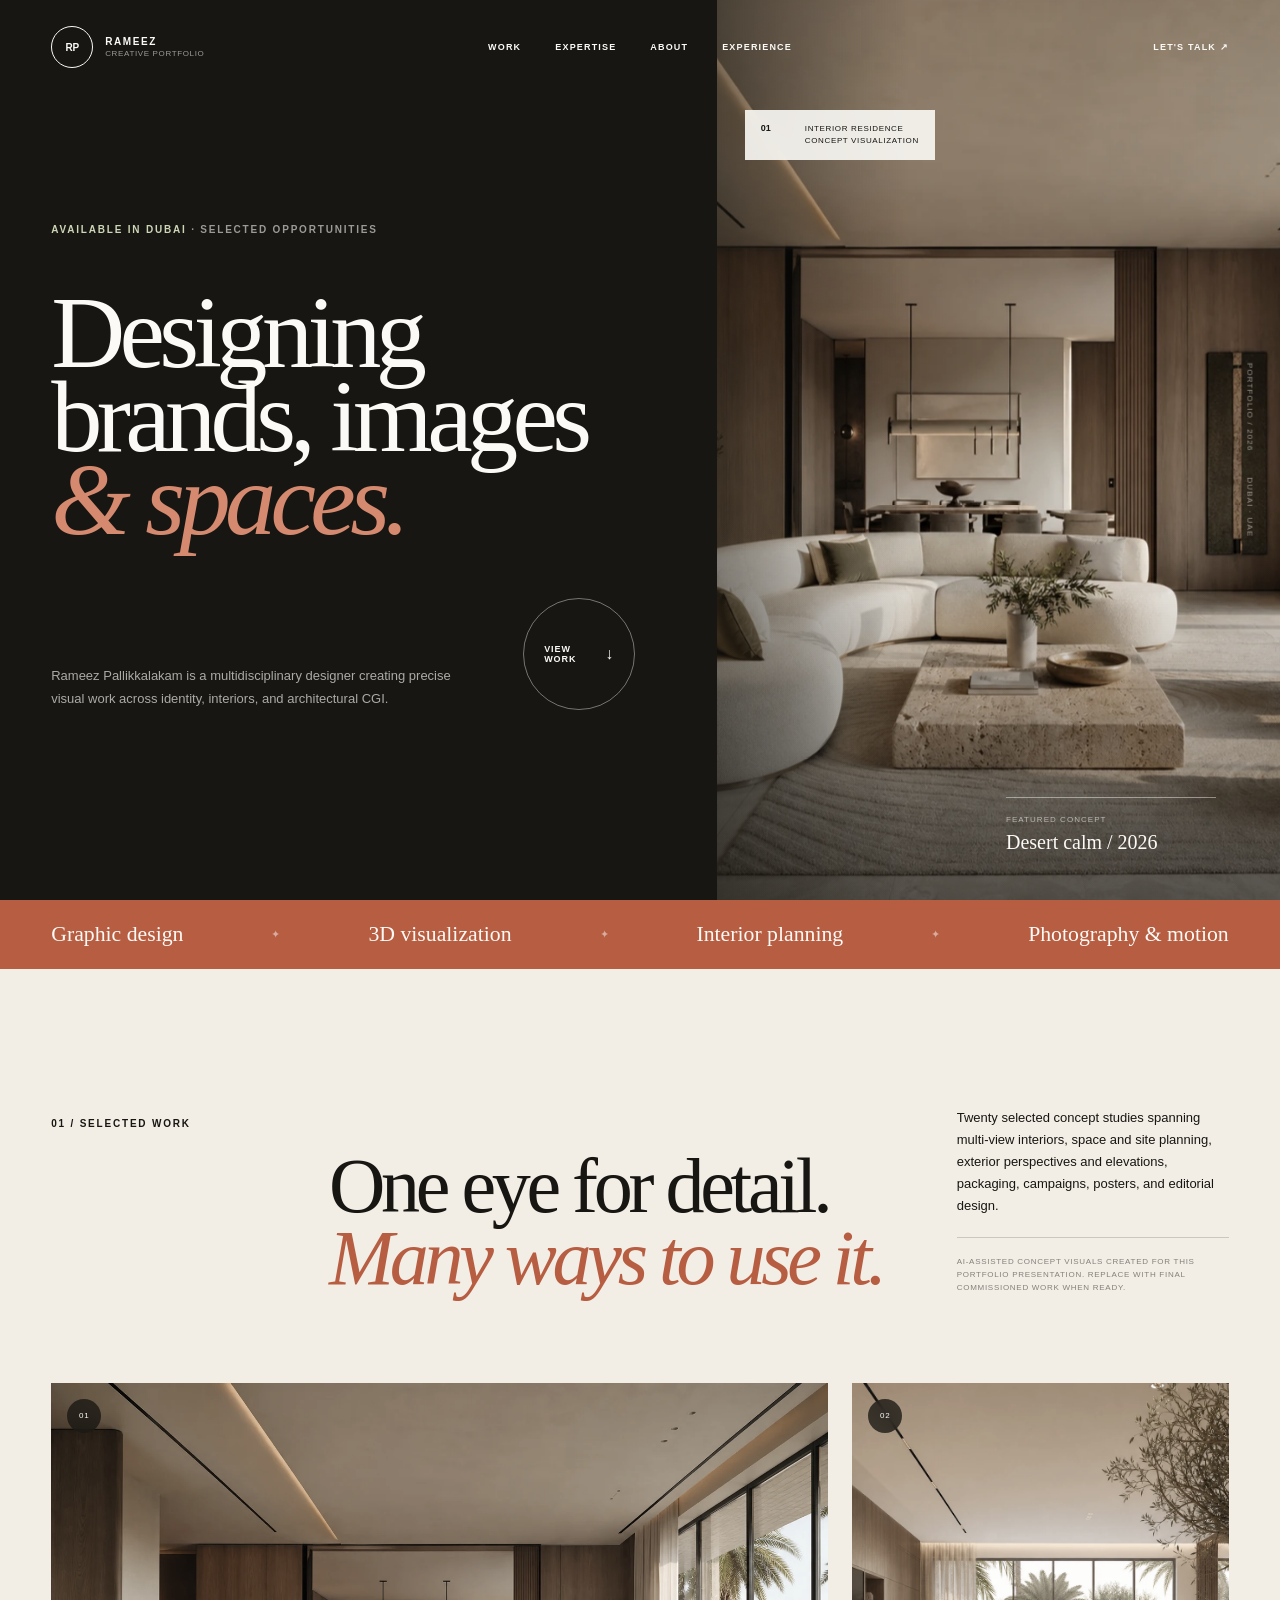
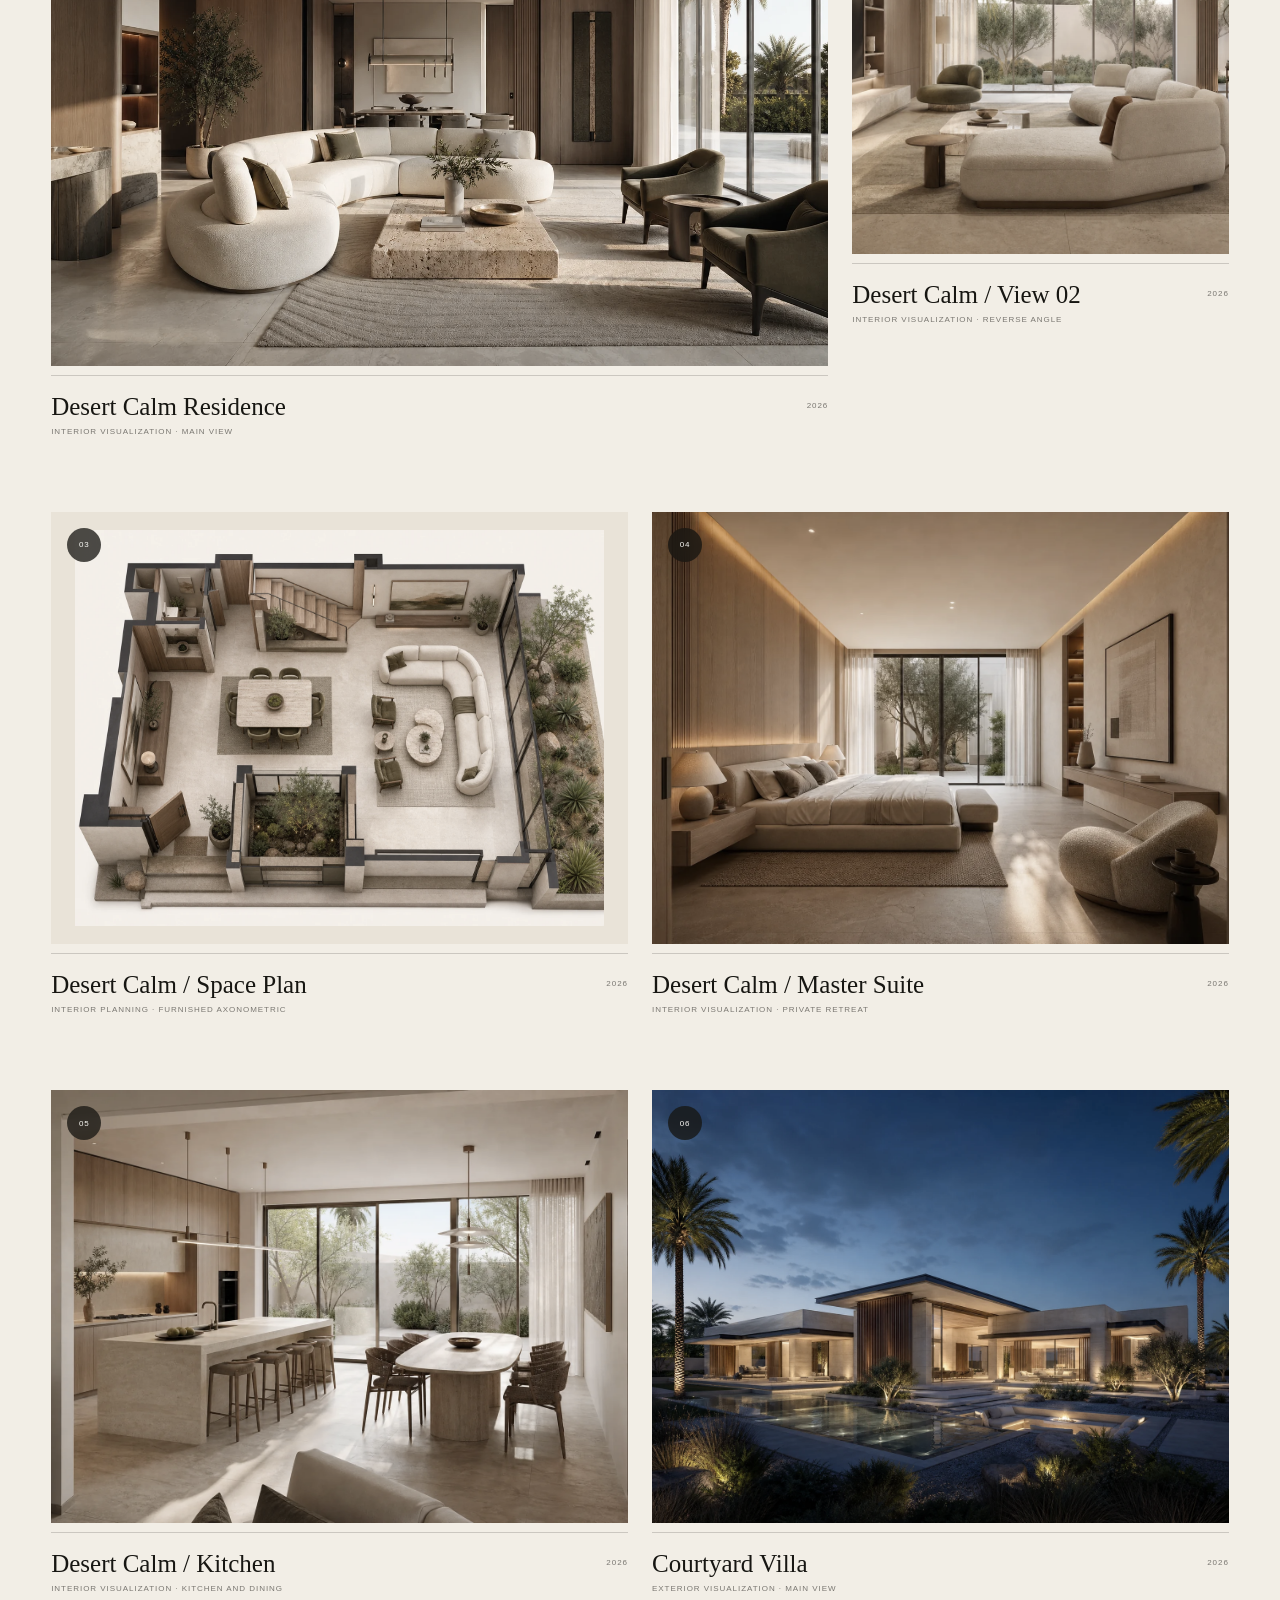
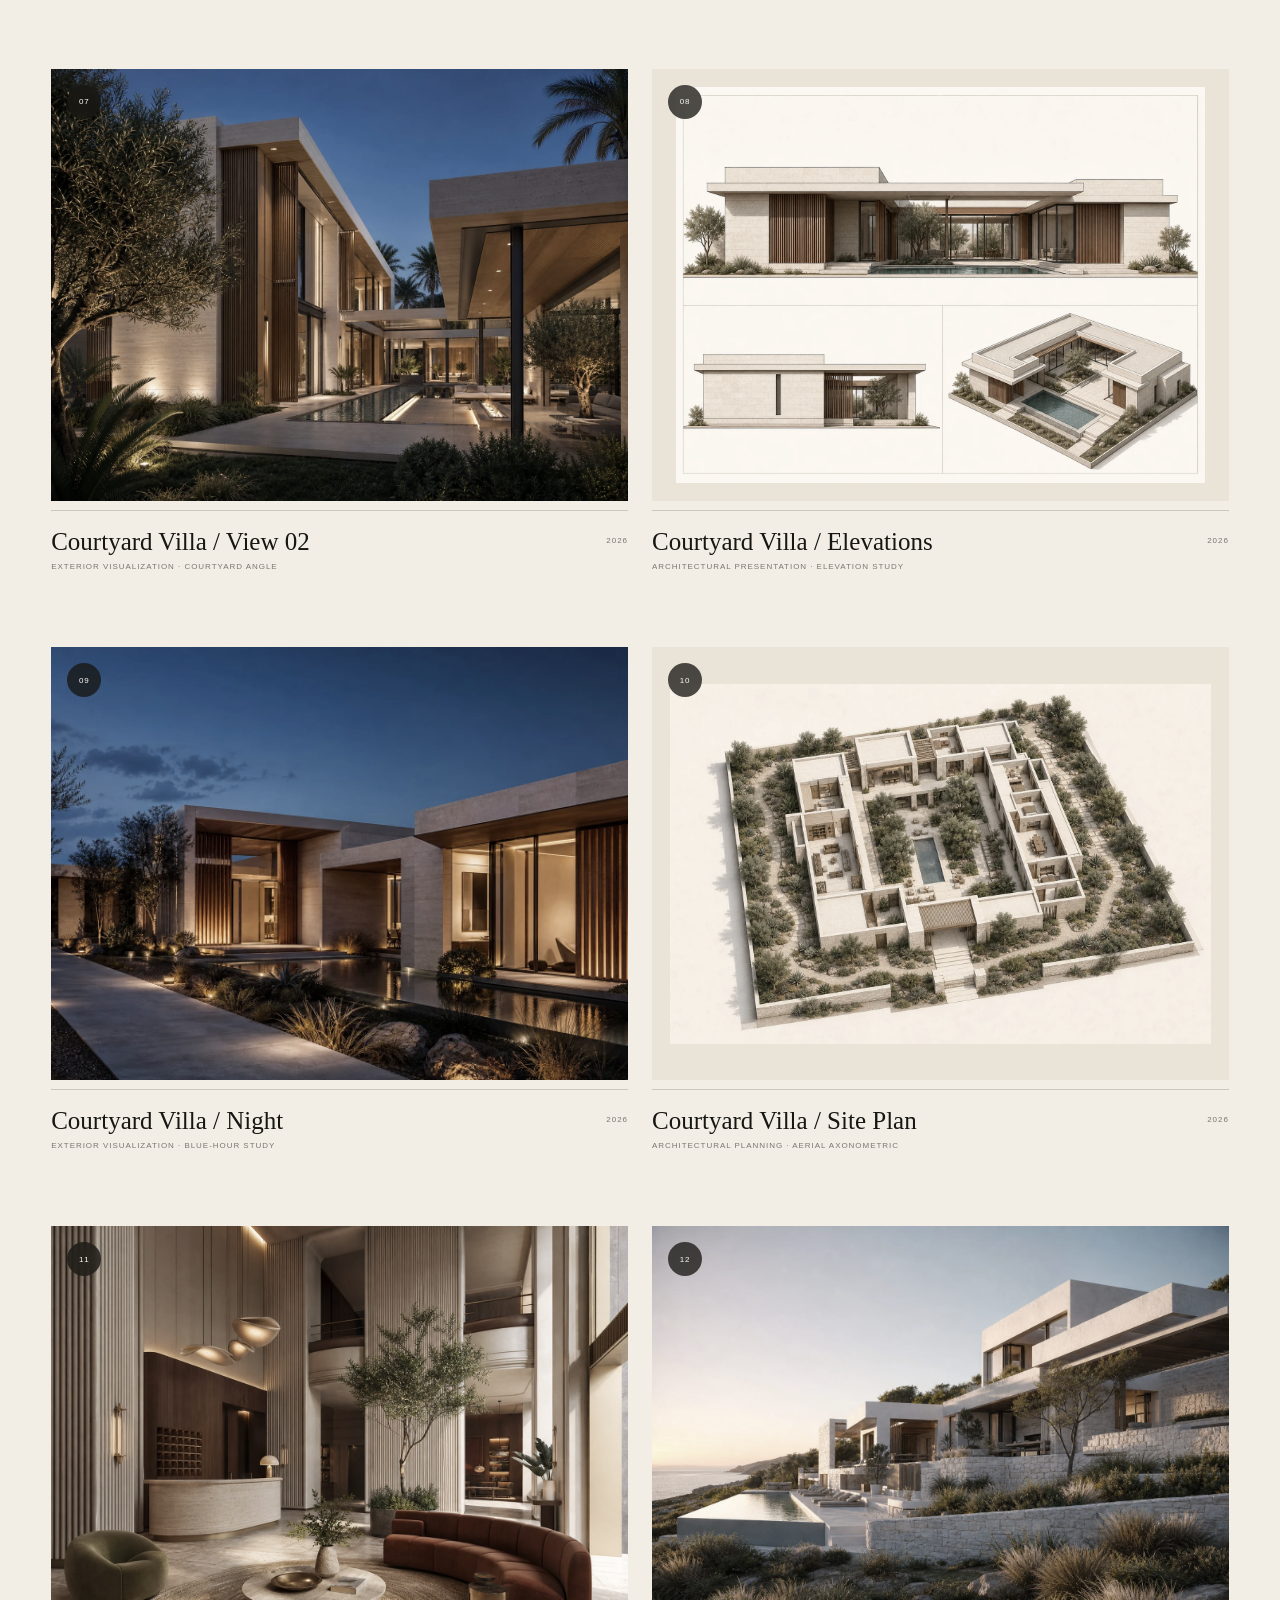
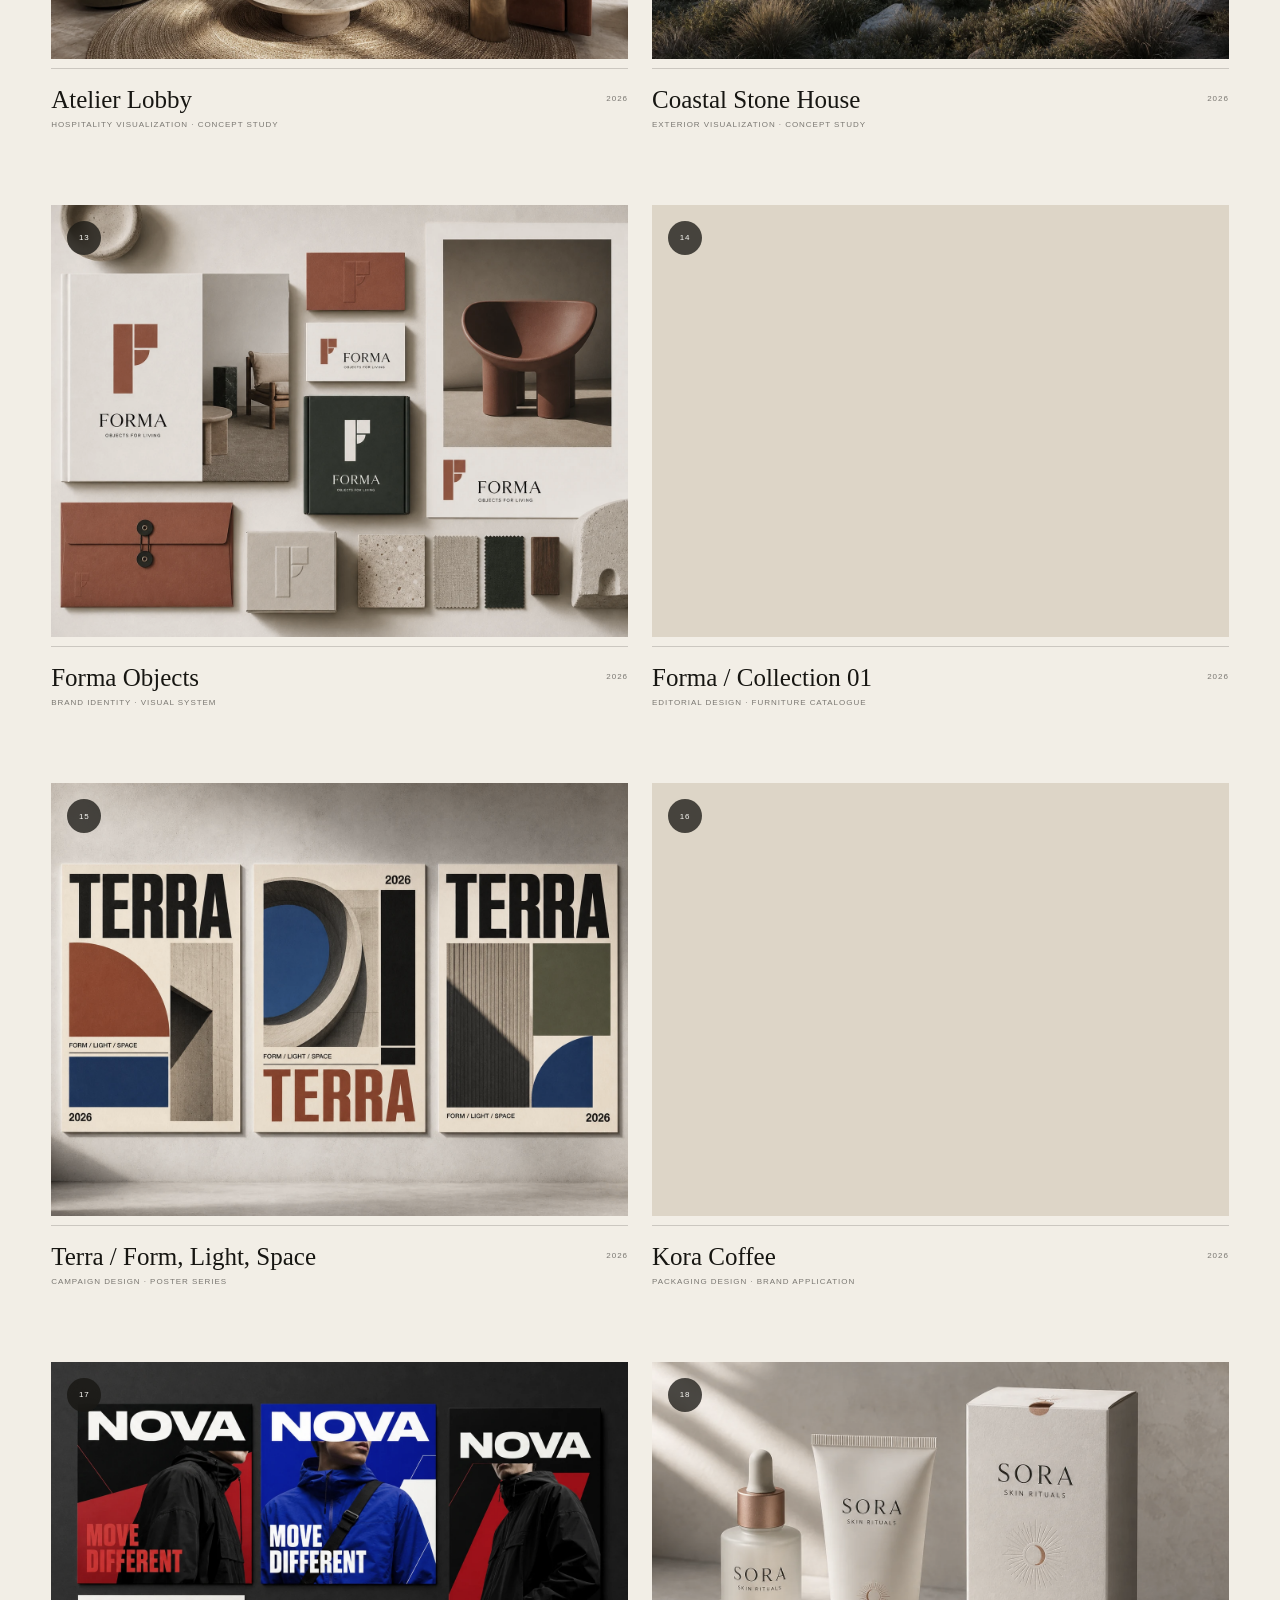
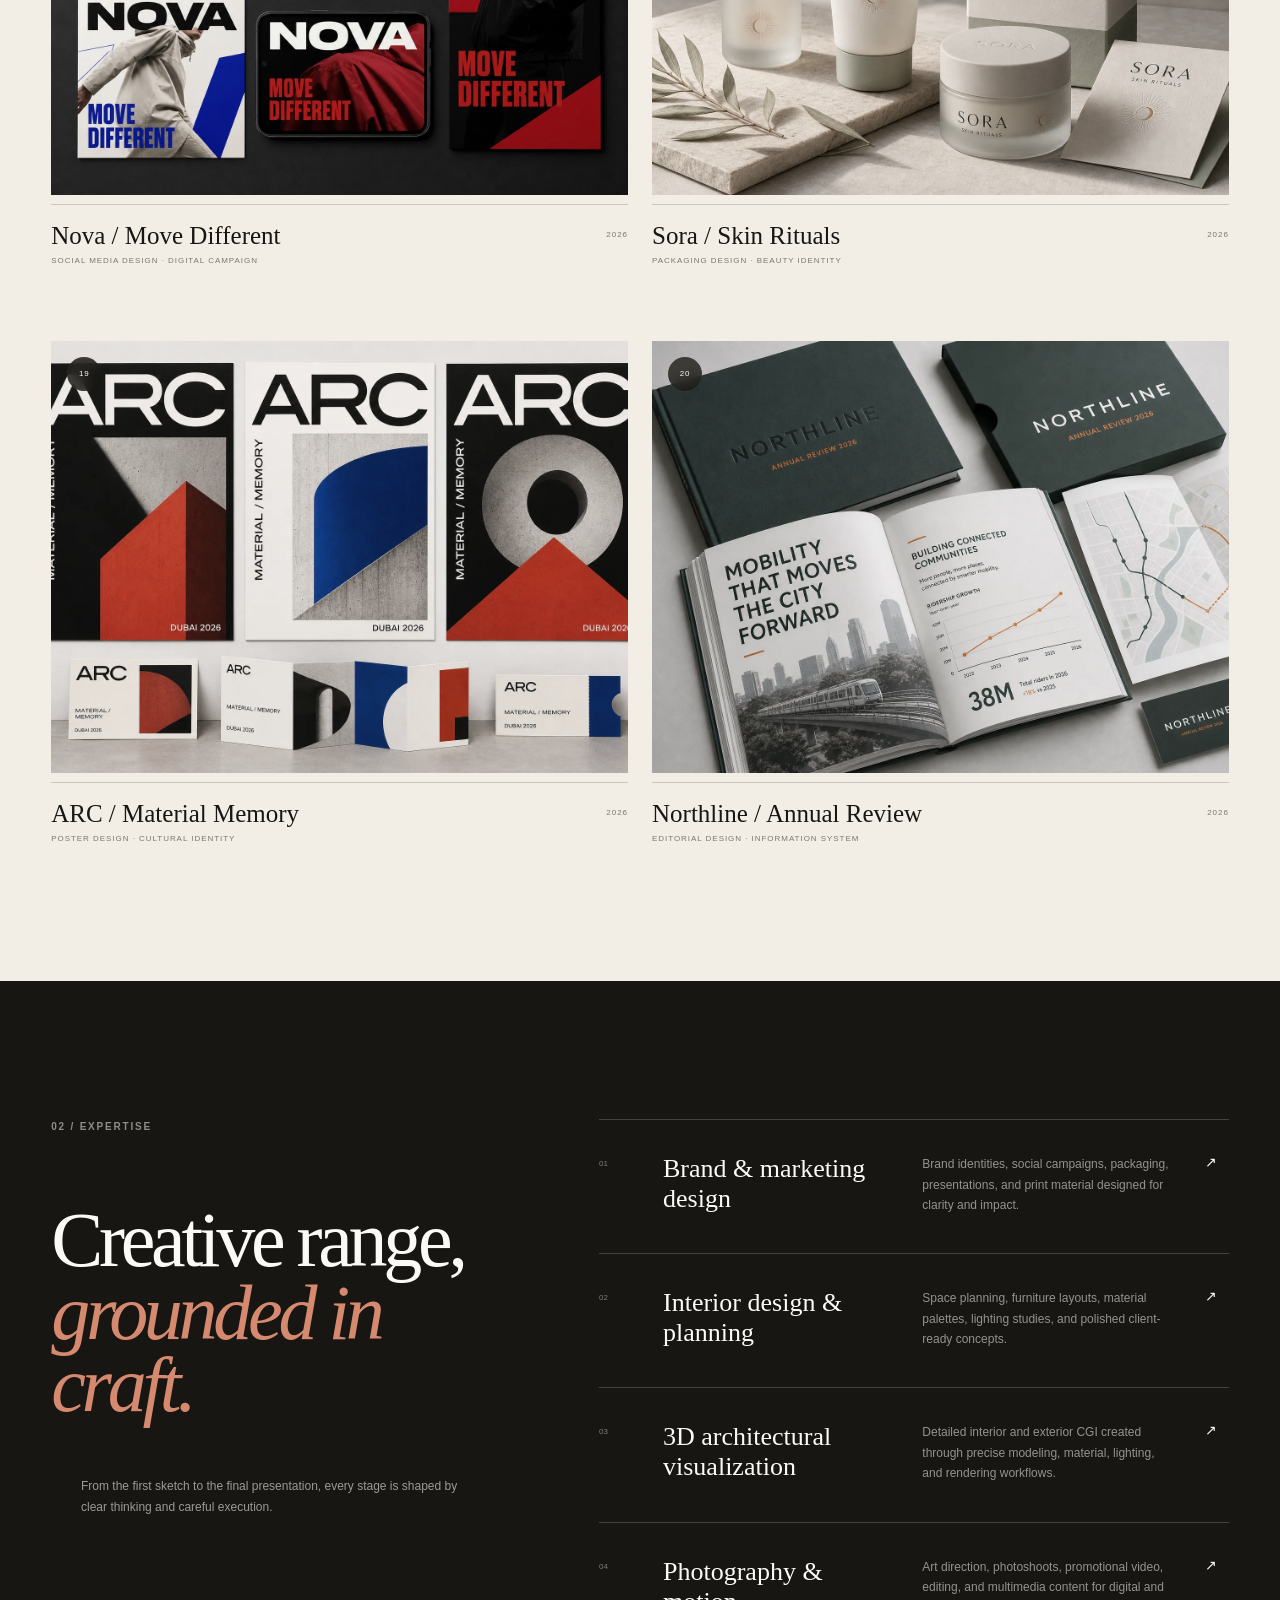
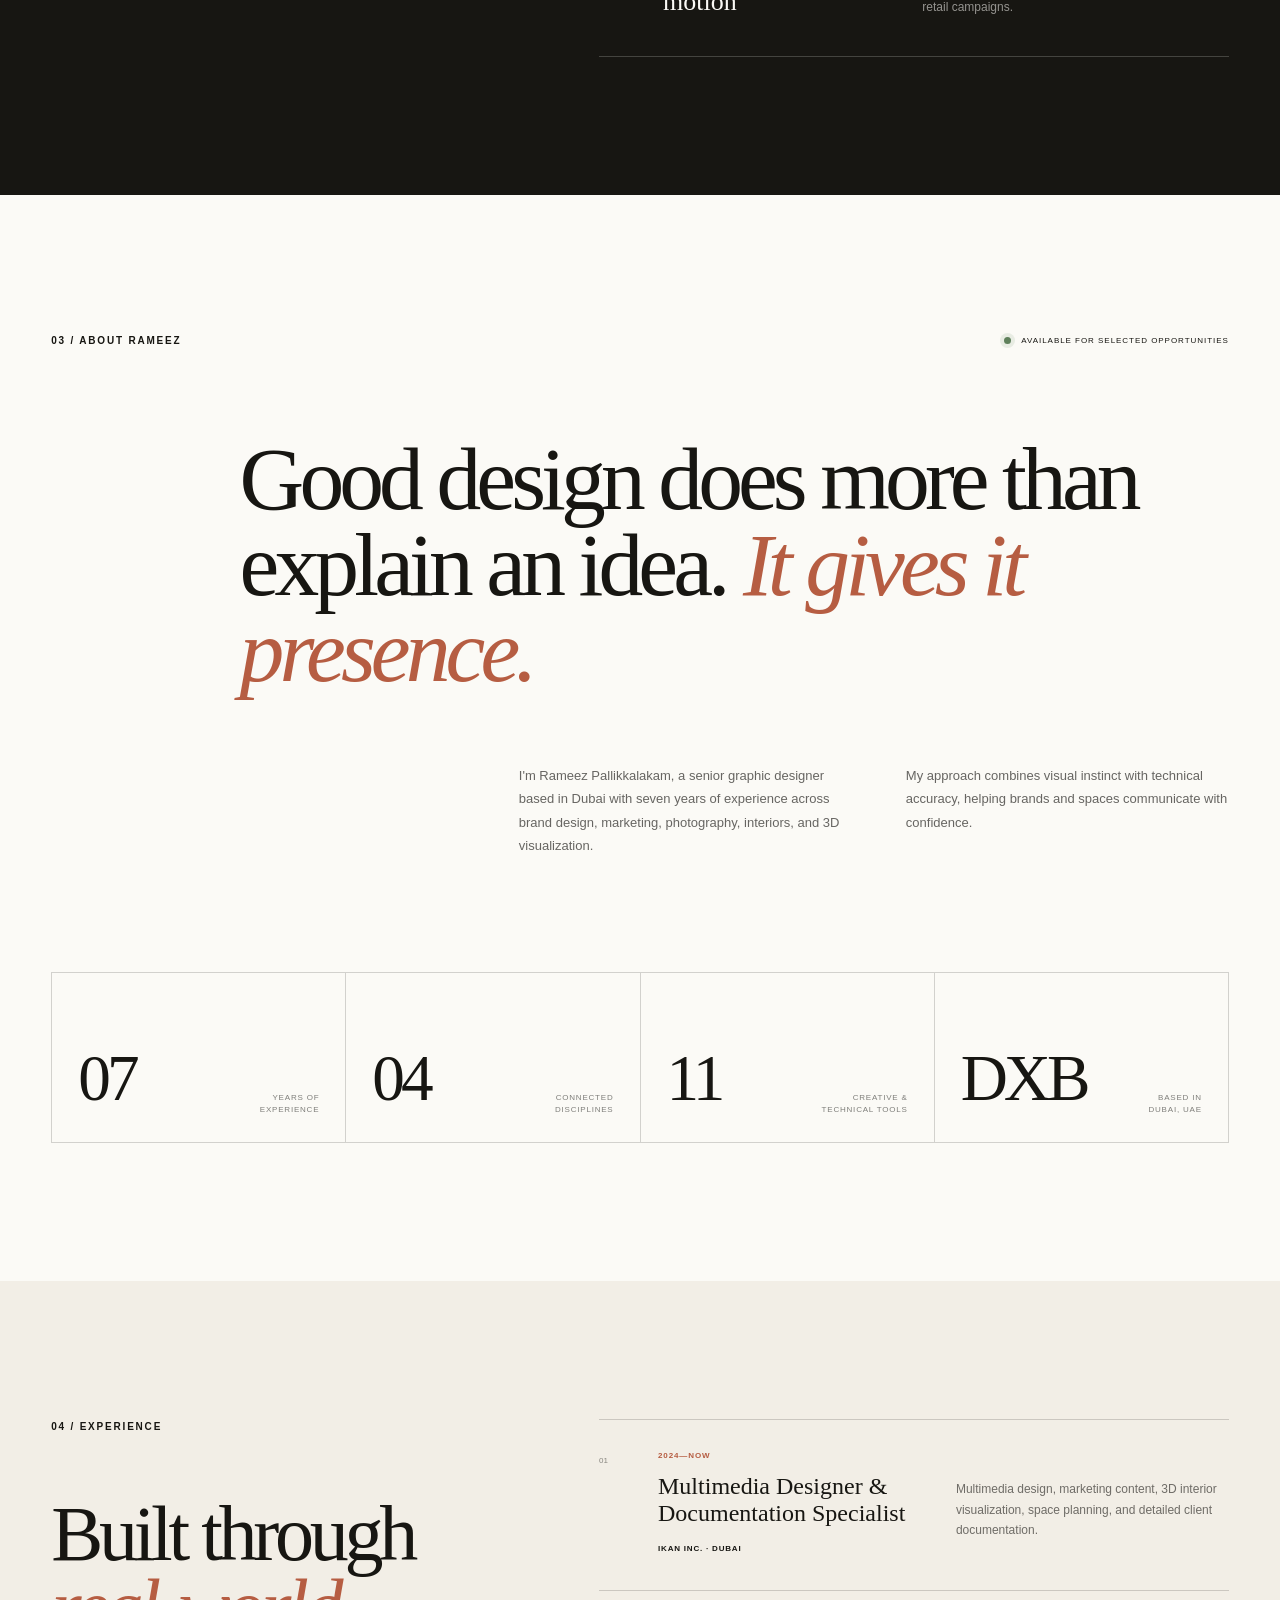
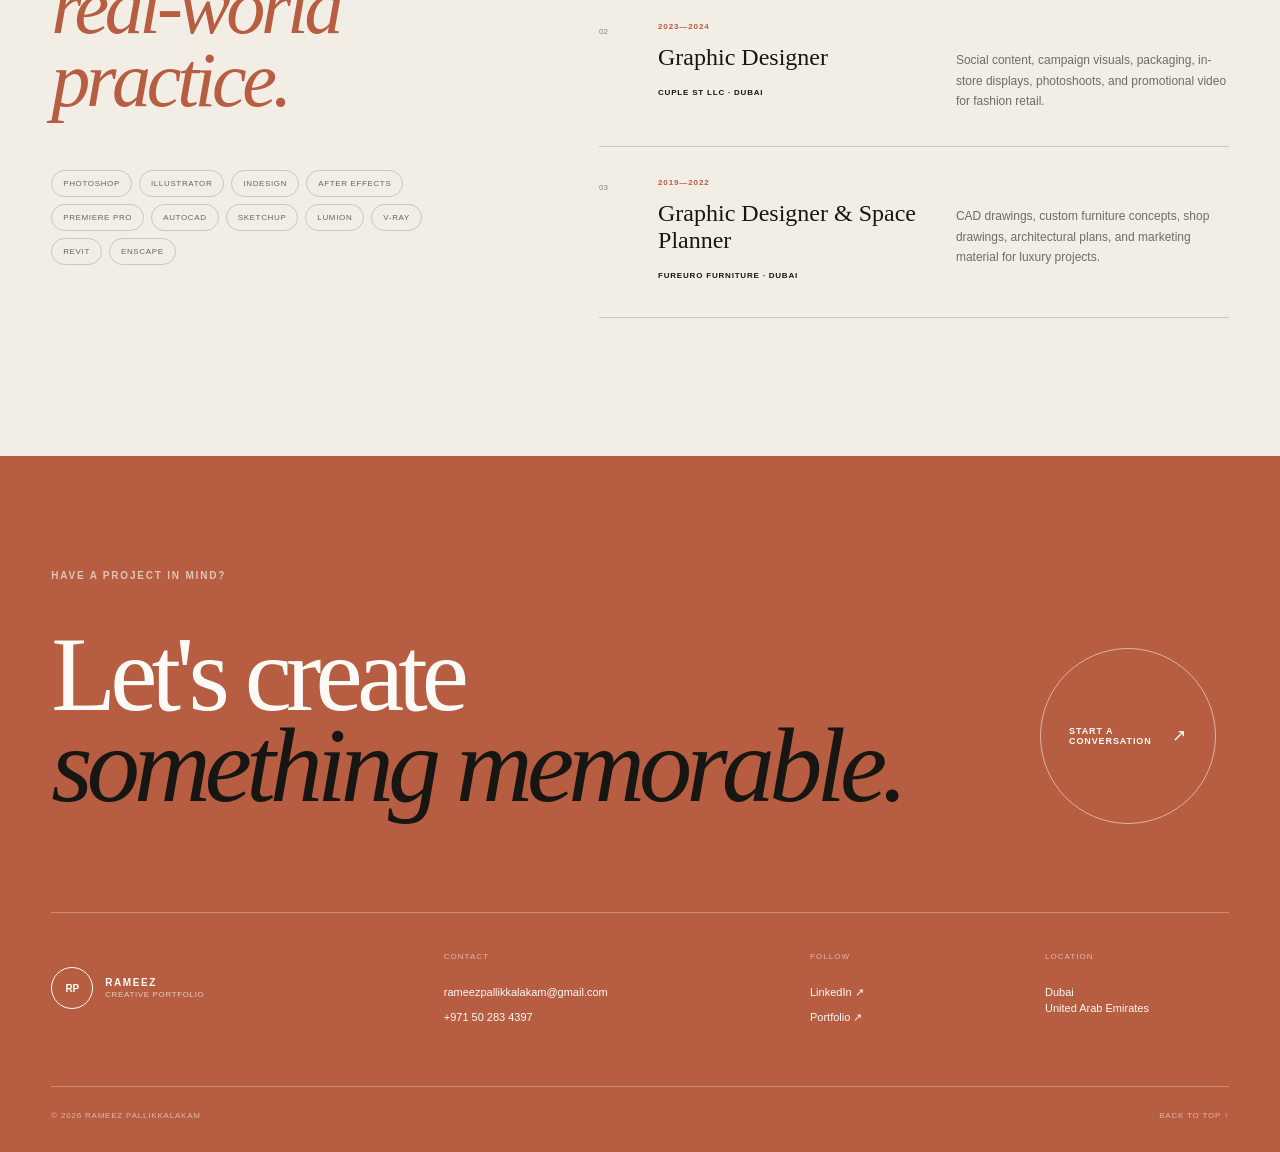
==== commit 7ec059d2: "Expand portfolio gallery to twenty selected projects" ====
--- a/index.html
+++ b/index.html
@@ -1,172 +1,200 @@
-<!doctype html>
-<html lang="en">
-<head>
-  <meta charset="utf-8">
-  <meta name="viewport" content="width=device-width, initial-scale=1">
-  <title>Rameez Pallikkalakam &mdash; Senior Graphic Designer &amp; 3D Visualizer</title>
-  <meta name="description" content="Dubai-based senior graphic designer creating brand identities, interior concepts, and 3D architectural visualization.">
-  <meta name="theme-color" content="#171612">
-  <link rel="canonical" href="https://rameezp007-ctrl.github.io/Rmzportfolio/">
-  <meta property="og:title" content="Rameez Pallikkalakam &mdash; Senior Graphic Designer &amp; 3D Visualizer">
-  <meta property="og:description" content="Dubai-based senior graphic designer creating brand identities, interior concepts, and 3D architectural visualization.">
-  <meta property="og:type" content="website">
-  <meta property="og:url" content="https://rameezp007-ctrl.github.io/Rmzportfolio/">
-  <meta property="og:image" content="https://rameezp007-ctrl.github.io/Rmzportfolio/og.png">
-  <meta name="twitter:card" content="summary_large_image">
-  <link rel="stylesheet" href="styles.css">
-</head>
-<body>
-  <main>
-    <header class="site-header">
-      <a class="brand" href="#top" aria-label="Rameez Pallikkalakam home">
-        <span class="brand-mark">RP</span>
-        <span class="brand-copy"><strong>Rameez</strong><small>Creative portfolio</small></span>
-      </a>
-      <nav aria-label="Main navigation">
-        <a href="#work">Work</a><a href="#expertise">Expertise</a><a href="#about">About</a><a href="#experience">Experience</a>
-      </nav>
-      <a class="header-contact" href="#contact">Let's talk <span aria-hidden="true">&#8599;</span></a>
-    </header>
-
-    <section class="hero" id="top">
-      <div class="hero-copy-panel">
-        <p class="eyebrow"><span>Available in Dubai</span> &middot; Selected opportunities</p>
-        <h1>Designing<span>brands, images</span><em>&amp; spaces.</em></h1>
-        <div class="hero-intro">
-          <p>Rameez Pallikkalakam is a multidisciplinary designer creating precise visual work across identity, interiors, and architectural CGI.</p>
-          <a class="round-link" href="#work" aria-label="View selected work"><span>View work</span><b aria-hidden="true">&darr;</b></a>
-        </div>
-      </div>
-      <figure class="hero-image">
-        <img src="assets/interior-residence.webp" alt="Warm contemporary residence concept visualization" fetchpriority="high">
-        <div class="image-tag"><span>01</span><p>Interior residence<br>Concept visualization</p></div>
-        <figcaption><span>Featured concept</span><strong>Desert calm / 2026</strong></figcaption>
-      </figure>
-      <aside class="hero-rail" aria-label="Portfolio details"><span>Portfolio / 2026</span><span>Dubai &middot; UAE</span></aside>
-    </section>
-
-    <div class="discipline-strip" aria-label="Design disciplines">
-      <span>Graphic design</span><i>&#10022;</i><span>3D visualization</span><i>&#10022;</i><span>Interior planning</span><i>&#10022;</i><span>Photography &amp; motion</span>
-    </div>
-
-    <section class="work-section" id="work">
-      <div class="section-intro">
-        <p class="eyebrow">01 / Selected work</p>
-        <h2>One eye for detail.<br><em>Many ways to use it.</em></h2>
-        <div class="section-intro-copy">
-          <p>Expanded concept case studies spanning interior views and space planning, exterior perspectives and elevations, packaging, campaigns, and editorial design.</p>
-          <small>AI-assisted concept visuals created for this portfolio presentation. Replace with final commissioned work when ready.</small>
-        </div>
-      </div>
-      <div class="project-grid">
-        <article class="project project--lead">
-          <div class="project-media"><img src="assets/interior-residence.webp" alt="Desert Calm Residence &mdash; Main interior concept visualization" loading="lazy" decoding="async"><span class="project-number">01</span><span class="project-view">Main view &#8599;</span></div>
-          <div class="project-meta"><div><h3>Desert Calm Residence</h3><p>Interior visualization &middot; Main view</p></div><span>2026</span></div>
-        </article>
-        <article class="project project--portrait">
-          <div class="project-media"><img src="assets/interior-residence-view-02.webp" alt="Desert Calm Residence &mdash; Reverse lounge view" loading="lazy" decoding="async"><span class="project-number">02</span><span class="project-view">View 02 &#8599;</span></div>
-          <div class="project-meta"><div><h3>Desert Calm / View 02</h3><p>Interior visualization &middot; Reverse angle</p></div><span>2026</span></div>
-        </article>
-        <article class="project">
-          <div class="project-media project-media--contain"><img src="assets/interior-residence-plan.webp" alt="Desert Calm Residence &mdash; Furnished space plan" loading="lazy" decoding="async"><span class="project-number">03</span><span class="project-view">Space plan &#8599;</span></div>
-          <div class="project-meta"><div><h3>Desert Calm / Space Plan</h3><p>Interior planning &middot; Furnished axonometric</p></div><span>2026</span></div>
-        </article>
-        <article class="project">
-          <div class="project-media"><img src="assets/exterior-villa.webp" alt="Courtyard Villa &mdash; Main exterior concept visualization" loading="lazy" decoding="async"><span class="project-number">04</span><span class="project-view">Main view &#8599;</span></div>
-          <div class="project-meta"><div><h3>Courtyard Villa</h3><p>Exterior visualization &middot; Main view</p></div><span>2026</span></div>
-        </article>
-        <article class="project">
-          <div class="project-media"><img src="assets/exterior-villa-view-02.webp" alt="Courtyard Villa &mdash; Side courtyard visualization" loading="lazy" decoding="async"><span class="project-number">05</span><span class="project-view">View 02 &#8599;</span></div>
-          <div class="project-meta"><div><h3>Courtyard Villa / View 02</h3><p>Exterior visualization &middot; Courtyard angle</p></div><span>2026</span></div>
-        </article>
-        <article class="project">
-          <div class="project-media project-media--contain"><img src="assets/exterior-villa-elevations.webp" alt="Courtyard Villa &mdash; Elevation and axonometric presentation" loading="lazy" decoding="async"><span class="project-number">06</span><span class="project-view">Elevations &#8599;</span></div>
-          <div class="project-meta"><div><h3>Courtyard Villa / Elevations</h3><p>Architectural presentation &middot; Elevation study</p></div><span>2026</span></div>
-        </article>
-        <article class="project">
-          <div class="project-media"><img src="assets/interior-hospitality.webp" alt="Atelier Lobby &mdash; Hospitality concept visualization" loading="lazy" decoding="async"><span class="project-number">07</span><span class="project-view">Concept study &#8599;</span></div>
-          <div class="project-meta"><div><h3>Atelier Lobby</h3><p>Hospitality visualization &middot; Concept study</p></div><span>2026</span></div>
-        </article>
-        <article class="project">
-          <div class="project-media"><img src="assets/exterior-coastal.webp" alt="Coastal Stone House &mdash; Exterior concept visualization" loading="lazy" decoding="async"><span class="project-number">08</span><span class="project-view">Concept study &#8599;</span></div>
-          <div class="project-meta"><div><h3>Coastal Stone House</h3><p>Exterior visualization &middot; Concept study</p></div><span>2026</span></div>
-        </article>
-        <article class="project">
-          <div class="project-media"><img src="assets/graphic-forma-brand.webp" alt="Forma Objects &mdash; Brand identity concept" loading="lazy" decoding="async"><span class="project-number">09</span><span class="project-view">Brand system &#8599;</span></div>
-          <div class="project-meta"><div><h3>Forma Objects</h3><p>Brand identity &middot; Visual system</p></div><span>2026</span></div>
-        </article>
-        <article class="project">
-          <div class="project-media"><img src="assets/graphic-forma-catalogue.webp" alt="Forma Collection 01 &mdash; Editorial catalogue design" loading="lazy" decoding="async"><span class="project-number">10</span><span class="project-view">Editorial &#8599;</span></div>
-          <div class="project-meta"><div><h3>Forma / Collection 01</h3><p>Editorial design &middot; Furniture catalogue</p></div><span>2026</span></div>
-        </article>
-        <article class="project">
-          <div class="project-media"><img src="assets/graphic-terra-campaign.webp" alt="Terra &mdash; Editorial poster campaign" loading="lazy" decoding="async"><span class="project-number">11</span><span class="project-view">Poster series &#8599;</span></div>
-          <div class="project-meta"><div><h3>Terra / Form, Light, Space</h3><p>Campaign design &middot; Poster series</p></div><span>2026</span></div>
-        </article>
-        <article class="project">
-          <div class="project-media"><img src="assets/graphic-kora-packaging.webp" alt="Kora Coffee &mdash; Packaging identity design" loading="lazy" decoding="async"><span class="project-number">12</span><span class="project-view">Packaging &#8599;</span></div>
-          <div class="project-meta"><div><h3>Kora Coffee</h3><p>Packaging design &middot; Brand application</p></div><span>2026</span></div>
-        </article>
-        <article class="project project--identity">
-          <div class="project-media"><img src="assets/graphic-nova-campaign.webp" alt="Nova &mdash; Digital fashion campaign design" loading="lazy" decoding="async"><span class="project-number">13</span><span class="project-view">Digital campaign &#8599;</span></div>
-          <div class="project-meta"><div><h3>Nova / Move Different</h3><p>Social media design &middot; Digital campaign</p></div><span>2026</span></div>
-        </article>
-      </div>
-    </section>
-
-    <section class="expertise-section" id="expertise">
-      <div class="expertise-heading">
-        <p class="eyebrow">02 / Expertise</p><h2>Creative range,<br><em>grounded in craft.</em></h2>
-        <p>From the first sketch to the final presentation, every stage is shaped by clear thinking and careful execution.</p>
-      </div>
-      <div class="service-list">
-        <article class="service"><span>01</span><h3>Brand &amp; marketing design</h3><p>Brand identities, social campaigns, packaging, presentations, and print material designed for clarity and impact.</p><b aria-hidden="true">&#8599;</b></article>
-        <article class="service"><span>02</span><h3>Interior design &amp; planning</h3><p>Space planning, furniture layouts, material palettes, lighting studies, and polished client-ready concepts.</p><b aria-hidden="true">&#8599;</b></article>
-        <article class="service"><span>03</span><h3>3D architectural visualization</h3><p>Detailed interior and exterior CGI created through precise modeling, material, lighting, and rendering workflows.</p><b aria-hidden="true">&#8599;</b></article>
-        <article class="service"><span>04</span><h3>Photography &amp; motion</h3><p>Art direction, photoshoots, promotional video, editing, and multimedia content for digital and retail campaigns.</p><b aria-hidden="true">&#8599;</b></article>
-      </div>
-    </section>
-
-    <section class="about-section" id="about">
-      <div class="about-topline"><p class="eyebrow">03 / About Rameez</p><p class="availability"><i></i> Available for selected opportunities</p></div>
-      <div class="about-main">
-        <h2>Good design does more than explain an idea.<em> It gives it presence.</em></h2>
-        <div class="about-copy">
-          <p>I'm Rameez Pallikkalakam, a senior graphic designer based in Dubai with seven years of experience across brand design, marketing, photography, interiors, and 3D visualization.</p>
-          <p>My approach combines visual instinct with technical accuracy, helping brands and spaces communicate with confidence.</p>
-        </div>
-      </div>
-      <div class="stat-grid" aria-label="Professional highlights">
-        <div><strong>07</strong><span>Years of<br>experience</span></div><div><strong>04</strong><span>Connected<br>disciplines</span></div>
-        <div><strong>11</strong><span>Creative &amp;<br>technical tools</span></div><div><strong>DXB</strong><span>Based in<br>Dubai, UAE</span></div>
-      </div>
-    </section>
-
-    <section class="experience-section" id="experience">
-      <div class="experience-heading">
-        <p class="eyebrow">04 / Experience</p><h2>Built through<br><em>real-world practice.</em></h2>
-        <div class="skill-cloud" aria-label="Selected software skills"><span>Photoshop</span><span>Illustrator</span><span>InDesign</span><span>After Effects</span><span>Premiere Pro</span><span>AutoCAD</span><span>SketchUp</span><span>Lumion</span><span>V-Ray</span><span>Revit</span><span>Enscape</span></div>
-      </div>
-      <ol class="experience-list">
-        <li><span>01</span><div class="experience-role"><small>2024&mdash;Now</small><h3>Multimedia Designer &amp; Documentation Specialist</h3><strong>Ikan Inc. &middot; Dubai</strong></div><p>Multimedia design, marketing content, 3D interior visualization, space planning, and detailed client documentation.</p></li>
-        <li><span>02</span><div class="experience-role"><small>2023&mdash;2024</small><h3>Graphic Designer</h3><strong>Cuple ST LLC &middot; Dubai</strong></div><p>Social content, campaign visuals, packaging, in-store displays, photoshoots, and promotional video for fashion retail.</p></li>
-        <li><span>03</span><div class="experience-role"><small>2019&mdash;2022</small><h3>Graphic Designer &amp; Space Planner</h3><strong>FurEuro Furniture &middot; Dubai</strong></div><p>CAD drawings, custom furniture concepts, shop drawings, architectural plans, and marketing material for luxury projects.</p></li>
-      </ol>
-    </section>
-
-    <footer id="contact">
-      <div class="footer-heading">
-        <p class="eyebrow">Have a project in mind?</p><h2>Let's create<br><em>something memorable.</em></h2>
-        <a class="footer-email" href="mailto:rameezpallikkalakam@gmail.com"><span>Start a conversation</span><b aria-hidden="true">&#8599;</b></a>
-      </div>
-      <div class="footer-grid">
-        <a class="brand brand--footer" href="#top" aria-label="Back to top"><span class="brand-mark">RP</span><span class="brand-copy"><strong>Rameez</strong><small>Creative portfolio</small></span></a>
-        <div class="footer-contact"><span>Contact</span><a href="mailto:rameezpallikkalakam@gmail.com">rameezpallikkalakam@gmail.com</a><a href="tel:+971502834397">+971 50 283 4397</a></div>
-        <div class="footer-social"><span>Follow</span><a href="https://www.linkedin.com/in/rameez-pallikkalakam-6ba09a115" target="_blank" rel="noreferrer">LinkedIn &#8599;</a><a href="https://rameezportfoliouae.mystrikingly.com/" target="_blank" rel="noreferrer">Portfolio &#8599;</a></div>
-        <div class="footer-location"><span>Location</span><p>Dubai<br>United Arab Emirates</p></div>
-      </div>
-      <div class="footer-bottom"><span>&copy; 2026 Rameez Pallikkalakam</span><a href="#top">Back to top &uarr;</a></div>
-    </footer>
-  </main>
-</body>
-</html>
+<!doctype html>
+<html lang="en">
+<head>
+  <meta charset="utf-8">
+  <meta name="viewport" content="width=device-width, initial-scale=1">
+  <title>Rameez Pallikkalakam &mdash; Senior Graphic Designer &amp; 3D Visualizer</title>
+  <meta name="description" content="Dubai-based senior graphic designer creating brand identities, interior concepts, and 3D architectural visualization.">
+  <meta name="theme-color" content="#171612">
+  <link rel="canonical" href="https://rameezp007-ctrl.github.io/Rmzportfolio/">
+  <meta property="og:title" content="Rameez Pallikkalakam &mdash; Senior Graphic Designer &amp; 3D Visualizer">
+  <meta property="og:description" content="Dubai-based senior graphic designer creating brand identities, interior concepts, and 3D architectural visualization.">
+  <meta property="og:type" content="website">
+  <meta property="og:url" content="https://rameezp007-ctrl.github.io/Rmzportfolio/">
+  <meta property="og:image" content="https://rameezp007-ctrl.github.io/Rmzportfolio/og.png">
+  <meta name="twitter:card" content="summary_large_image">
+  <link rel="stylesheet" href="styles.css">
+</head>
+<body>
+  <main>
+    <header class="site-header">
+      <a class="brand" href="#top" aria-label="Rameez Pallikkalakam home">
+        <span class="brand-mark">RP</span>
+        <span class="brand-copy"><strong>Rameez</strong><small>Creative portfolio</small></span>
+      </a>
+      <nav aria-label="Main navigation">
+        <a href="#work">Work</a><a href="#expertise">Expertise</a><a href="#about">About</a><a href="#experience">Experience</a>
+      </nav>
+      <a class="header-contact" href="#contact">Let's talk <span aria-hidden="true">&#8599;</span></a>
+    </header>
+
+    <section class="hero" id="top">
+      <div class="hero-copy-panel">
+        <p class="eyebrow"><span>Available in Dubai</span> &middot; Selected opportunities</p>
+        <h1>Designing<span>brands, images</span><em>&amp; spaces.</em></h1>
+        <div class="hero-intro">
+          <p>Rameez Pallikkalakam is a multidisciplinary designer creating precise visual work across identity, interiors, and architectural CGI.</p>
+          <a class="round-link" href="#work" aria-label="View selected work"><span>View work</span><b aria-hidden="true">&darr;</b></a>
+        </div>
+      </div>
+      <figure class="hero-image">
+        <img src="assets/interior-residence.webp" alt="Warm contemporary residence concept visualization" fetchpriority="high">
+        <div class="image-tag"><span>01</span><p>Interior residence<br>Concept visualization</p></div>
+        <figcaption><span>Featured concept</span><strong>Desert calm / 2026</strong></figcaption>
+      </figure>
+      <aside class="hero-rail" aria-label="Portfolio details"><span>Portfolio / 2026</span><span>Dubai &middot; UAE</span></aside>
+    </section>
+
+    <div class="discipline-strip" aria-label="Design disciplines">
+      <span>Graphic design</span><i>&#10022;</i><span>3D visualization</span><i>&#10022;</i><span>Interior planning</span><i>&#10022;</i><span>Photography &amp; motion</span>
+    </div>
+
+    <section class="work-section" id="work">
+      <div class="section-intro">
+        <p class="eyebrow">01 / Selected work</p>
+        <h2>One eye for detail.<br><em>Many ways to use it.</em></h2>
+        <div class="section-intro-copy">
+          <p>Twenty selected concept studies spanning multi-view interiors, space and site planning, exterior perspectives and elevations, packaging, campaigns, posters, and editorial design.</p>
+          <small>AI-assisted concept visuals created for this portfolio presentation. Replace with final commissioned work when ready.</small>
+        </div>
+      </div>
+      <div class="project-grid">
+        <article class="project project--lead">
+          <div class="project-media"><img src="assets/interior-residence.webp" alt="Desert Calm Residence &mdash; Main interior concept visualization" loading="lazy" decoding="async"><span class="project-number">01</span><span class="project-view">Main view &#8599;</span></div>
+          <div class="project-meta"><div><h3>Desert Calm Residence</h3><p>Interior visualization &middot; Main view</p></div><span>2026</span></div>
+        </article>
+        <article class="project project--portrait">
+          <div class="project-media"><img src="assets/interior-residence-view-02.webp" alt="Desert Calm Residence &mdash; Reverse lounge view" loading="lazy" decoding="async"><span class="project-number">02</span><span class="project-view">View 02 &#8599;</span></div>
+          <div class="project-meta"><div><h3>Desert Calm / View 02</h3><p>Interior visualization &middot; Reverse angle</p></div><span>2026</span></div>
+        </article>
+        <article class="project">
+          <div class="project-media project-media--contain"><img src="assets/interior-residence-plan.webp" alt="Desert Calm Residence &mdash; Furnished space plan" loading="lazy" decoding="async"><span class="project-number">03</span><span class="project-view">Space plan &#8599;</span></div>
+          <div class="project-meta"><div><h3>Desert Calm / Space Plan</h3><p>Interior planning &middot; Furnished axonometric</p></div><span>2026</span></div>
+        </article>
+        <article class="project">
+          <div class="project-media"><img src="assets/interior-desert-master-suite.webp" alt="Desert Calm Residence &mdash; Warm minimal master suite visualization" loading="lazy" decoding="async"><span class="project-number">04</span><span class="project-view">Master suite &#8599;</span></div>
+          <div class="project-meta"><div><h3>Desert Calm / Master Suite</h3><p>Interior visualization &middot; Private retreat</p></div><span>2026</span></div>
+        </article>
+        <article class="project">
+          <div class="project-media"><img src="assets/interior-desert-kitchen.webp" alt="Desert Calm Residence &mdash; Kitchen and dining visualization" loading="lazy" decoding="async"><span class="project-number">05</span><span class="project-view">Kitchen &amp; dining &#8599;</span></div>
+          <div class="project-meta"><div><h3>Desert Calm / Kitchen</h3><p>Interior visualization &middot; Kitchen and dining</p></div><span>2026</span></div>
+        </article>
+
+        <article class="project">
+          <div class="project-media"><img src="assets/exterior-villa.webp" alt="Courtyard Villa &mdash; Main exterior concept visualization" loading="lazy" decoding="async"><span class="project-number">06</span><span class="project-view">Main view &#8599;</span></div>
+          <div class="project-meta"><div><h3>Courtyard Villa</h3><p>Exterior visualization &middot; Main view</p></div><span>2026</span></div>
+        </article>
+        <article class="project">
+          <div class="project-media"><img src="assets/exterior-villa-view-02.webp" alt="Courtyard Villa &mdash; Side courtyard visualization" loading="lazy" decoding="async"><span class="project-number">07</span><span class="project-view">View 02 &#8599;</span></div>
+          <div class="project-meta"><div><h3>Courtyard Villa / View 02</h3><p>Exterior visualization &middot; Courtyard angle</p></div><span>2026</span></div>
+        </article>
+        <article class="project">
+          <div class="project-media project-media--contain"><img src="assets/exterior-villa-elevations.webp" alt="Courtyard Villa &mdash; Elevation and axonometric presentation" loading="lazy" decoding="async"><span class="project-number">08</span><span class="project-view">Elevations &#8599;</span></div>
+          <div class="project-meta"><div><h3>Courtyard Villa / Elevations</h3><p>Architectural presentation &middot; Elevation study</p></div><span>2026</span></div>
+        </article>        <article class="project">
+          <div class="project-media"><img src="assets/exterior-villa-night.webp" alt="Courtyard Villa &mdash; Blue-hour night approach visualization" loading="lazy" decoding="async"><span class="project-number">09</span><span class="project-view">Night approach &#8599;</span></div>
+          <div class="project-meta"><div><h3>Courtyard Villa / Night</h3><p>Exterior visualization &middot; Blue-hour study</p></div><span>2026</span></div>
+        </article>
+        <article class="project">
+          <div class="project-media project-media--contain"><img src="assets/exterior-villa-site-plan.webp" alt="Courtyard Villa &mdash; Aerial axonometric site plan" loading="lazy" decoding="async"><span class="project-number">10</span><span class="project-view">Site plan &#8599;</span></div>
+          <div class="project-meta"><div><h3>Courtyard Villa / Site Plan</h3><p>Architectural planning &middot; Aerial axonometric</p></div><span>2026</span></div>
+        </article>
+        <article class="project">
+          <div class="project-media"><img src="assets/interior-hospitality.webp" alt="Atelier Lobby &mdash; Hospitality concept visualization" loading="lazy" decoding="async"><span class="project-number">11</span><span class="project-view">Concept study &#8599;</span></div>
+          <div class="project-meta"><div><h3>Atelier Lobby</h3><p>Hospitality visualization &middot; Concept study</p></div><span>2026</span></div>
+        </article>
+        <article class="project">
+          <div class="project-media"><img src="assets/exterior-coastal.webp" alt="Coastal Stone House &mdash; Exterior concept visualization" loading="lazy" decoding="async"><span class="project-number">12</span><span class="project-view">Concept study &#8599;</span></div>
+          <div class="project-meta"><div><h3>Coastal Stone House</h3><p>Exterior visualization &middot; Concept study</p></div><span>2026</span></div>
+        </article>
+        <article class="project">
+          <div class="project-media"><img src="assets/graphic-forma-brand.webp" alt="Forma Objects &mdash; Brand identity concept" loading="lazy" decoding="async"><span class="project-number">13</span><span class="project-view">Brand system &#8599;</span></div>
+          <div class="project-meta"><div><h3>Forma Objects</h3><p>Brand identity &middot; Visual system</p></div><span>2026</span></div>
+        </article>
+        <article class="project">
+          <div class="project-media"><img src="assets/graphic-forma-catalogue.webp" alt="Forma Collection 01 &mdash; Editorial catalogue design" loading="lazy" decoding="async"><span class="project-number">14</span><span class="project-view">Editorial &#8599;</span></div>
+          <div class="project-meta"><div><h3>Forma / Collection 01</h3><p>Editorial design &middot; Furniture catalogue</p></div><span>2026</span></div>
+        </article>
+        <article class="project">
+          <div class="project-media"><img src="assets/graphic-terra-campaign.webp" alt="Terra &mdash; Editorial poster campaign" loading="lazy" decoding="async"><span class="project-number">15</span><span class="project-view">Poster series &#8599;</span></div>
+          <div class="project-meta"><div><h3>Terra / Form, Light, Space</h3><p>Campaign design &middot; Poster series</p></div><span>2026</span></div>
+        </article>
+        <article class="project">
+          <div class="project-media"><img src="assets/graphic-kora-packaging.webp" alt="Kora Coffee &mdash; Packaging identity design" loading="lazy" decoding="async"><span class="project-number">16</span><span class="project-view">Packaging &#8599;</span></div>
+          <div class="project-meta"><div><h3>Kora Coffee</h3><p>Packaging design &middot; Brand application</p></div><span>2026</span></div>
+        </article>
+        <article class="project">
+          <div class="project-media"><img src="assets/graphic-nova-campaign.webp" alt="Nova &mdash; Digital fashion campaign design" loading="lazy" decoding="async"><span class="project-number">17</span><span class="project-view">Digital campaign &#8599;</span></div>
+          <div class="project-meta"><div><h3>Nova / Move Different</h3><p>Social media design &middot; Digital campaign</p></div><span>2026</span></div>
+        </article>
+        <article class="project">
+          <div class="project-media"><img src="assets/graphic-sora-skincare.webp" alt="Sora Skin Rituals &mdash; Premium skincare packaging identity" loading="lazy" decoding="async"><span class="project-number">18</span><span class="project-view">Packaging system &#8599;</span></div>
+          <div class="project-meta"><div><h3>Sora / Skin Rituals</h3><p>Packaging design &middot; Beauty identity</p></div><span>2026</span></div>
+        </article>
+        <article class="project">
+          <div class="project-media"><img src="assets/graphic-arc-exhibition.webp" alt="ARC Material Memory &mdash; Exhibition identity and poster system" loading="lazy" decoding="async"><span class="project-number">19</span><span class="project-view">Exhibition identity &#8599;</span></div>
+          <div class="project-meta"><div><h3>ARC / Material Memory</h3><p>Poster design &middot; Cultural identity</p></div><span>2026</span></div>
+        </article>
+        <article class="project">
+          <div class="project-media"><img src="assets/graphic-northline-report.webp" alt="Northline &mdash; Corporate annual report and information design" loading="lazy" decoding="async"><span class="project-number">20</span><span class="project-view">Annual report &#8599;</span></div>
+          <div class="project-meta"><div><h3>Northline / Annual Review</h3><p>Editorial design &middot; Information system</p></div><span>2026</span></div>
+        </article>
+      </div>
+    </section>
+
+    <section class="expertise-section" id="expertise">
+      <div class="expertise-heading">
+        <p class="eyebrow">02 / Expertise</p><h2>Creative range,<br><em>grounded in craft.</em></h2>
+        <p>From the first sketch to the final presentation, every stage is shaped by clear thinking and careful execution.</p>
+      </div>
+      <div class="service-list">
+        <article class="service"><span>01</span><h3>Brand &amp; marketing design</h3><p>Brand identities, social campaigns, packaging, presentations, and print material designed for clarity and impact.</p><b aria-hidden="true">&#8599;</b></article>
+        <article class="service"><span>02</span><h3>Interior design &amp; planning</h3><p>Space planning, furniture layouts, material palettes, lighting studies, and polished client-ready concepts.</p><b aria-hidden="true">&#8599;</b></article>
+        <article class="service"><span>03</span><h3>3D architectural visualization</h3><p>Detailed interior and exterior CGI created through precise modeling, material, lighting, and rendering workflows.</p><b aria-hidden="true">&#8599;</b></article>
+        <article class="service"><span>04</span><h3>Photography &amp; motion</h3><p>Art direction, photoshoots, promotional video, editing, and multimedia content for digital and retail campaigns.</p><b aria-hidden="true">&#8599;</b></article>
+      </div>
+    </section>
+
+    <section class="about-section" id="about">
+      <div class="about-topline"><p class="eyebrow">03 / About Rameez</p><p class="availability"><i></i> Available for selected opportunities</p></div>
+      <div class="about-main">
+        <h2>Good design does more than explain an idea.<em> It gives it presence.</em></h2>
+        <div class="about-copy">
+          <p>I'm Rameez Pallikkalakam, a senior graphic designer based in Dubai with seven years of experience across brand design, marketing, photography, interiors, and 3D visualization.</p>
+          <p>My approach combines visual instinct with technical accuracy, helping brands and spaces communicate with confidence.</p>
+        </div>
+      </div>
+      <div class="stat-grid" aria-label="Professional highlights">
+        <div><strong>07</strong><span>Years of<br>experience</span></div><div><strong>04</strong><span>Connected<br>disciplines</span></div>
+        <div><strong>11</strong><span>Creative &amp;<br>technical tools</span></div><div><strong>DXB</strong><span>Based in<br>Dubai, UAE</span></div>
+      </div>
+    </section>
+
+    <section class="experience-section" id="experience">
+      <div class="experience-heading">
+        <p class="eyebrow">04 / Experience</p><h2>Built through<br><em>real-world practice.</em></h2>
+        <div class="skill-cloud" aria-label="Selected software skills"><span>Photoshop</span><span>Illustrator</span><span>InDesign</span><span>After Effects</span><span>Premiere Pro</span><span>AutoCAD</span><span>SketchUp</span><span>Lumion</span><span>V-Ray</span><span>Revit</span><span>Enscape</span></div>
+      </div>
+      <ol class="experience-list">
+        <li><span>01</span><div class="experience-role"><small>2024&mdash;Now</small><h3>Multimedia Designer &amp; Documentation Specialist</h3><strong>Ikan Inc. &middot; Dubai</strong></div><p>Multimedia design, marketing content, 3D interior visualization, space planning, and detailed client documentation.</p></li>
+        <li><span>02</span><div class="experience-role"><small>2023&mdash;2024</small><h3>Graphic Designer</h3><strong>Cuple ST LLC &middot; Dubai</strong></div><p>Social content, campaign visuals, packaging, in-store displays, photoshoots, and promotional video for fashion retail.</p></li>
+        <li><span>03</span><div class="experience-role"><small>2019&mdash;2022</small><h3>Graphic Designer &amp; Space Planner</h3><strong>FurEuro Furniture &middot; Dubai</strong></div><p>CAD drawings, custom furniture concepts, shop drawings, architectural plans, and marketing material for luxury projects.</p></li>
+      </ol>
+    </section>
+
+    <footer id="contact">
+      <div class="footer-heading">
+        <p class="eyebrow">Have a project in mind?</p><h2>Let's create<br><em>something memorable.</em></h2>
+        <a class="footer-email" href="mailto:rameezpallikkalakam@gmail.com"><span>Start a conversation</span><b aria-hidden="true">&#8599;</b></a>
+      </div>
+      <div class="footer-grid">
+        <a class="brand brand--footer" href="#top" aria-label="Back to top"><span class="brand-mark">RP</span><span class="brand-copy"><strong>Rameez</strong><small>Creative portfolio</small></span></a>
+        <div class="footer-contact"><span>Contact</span><a href="mailto:rameezpallikkalakam@gmail.com">rameezpallikkalakam@gmail.com</a><a href="tel:+971502834397">+971 50 283 4397</a></div>
+        <div class="footer-social"><span>Follow</span><a href="https://www.linkedin.com/in/rameez-pallikkalakam-6ba09a115" target="_blank" rel="noreferrer">LinkedIn &#8599;</a><a href="https://rameezportfoliouae.mystrikingly.com/" target="_blank" rel="noreferrer">Portfolio &#8599;</a></div>
+        <div class="footer-location"><span>Location</span><p>Dubai<br>United Arab Emirates</p></div>
+      </div>
+      <div class="footer-bottom"><span>&copy; 2026 Rameez Pallikkalakam</span><a href="#top">Back to top &uarr;</a></div>
+    </footer>
+  </main>
+</body>
+</html>
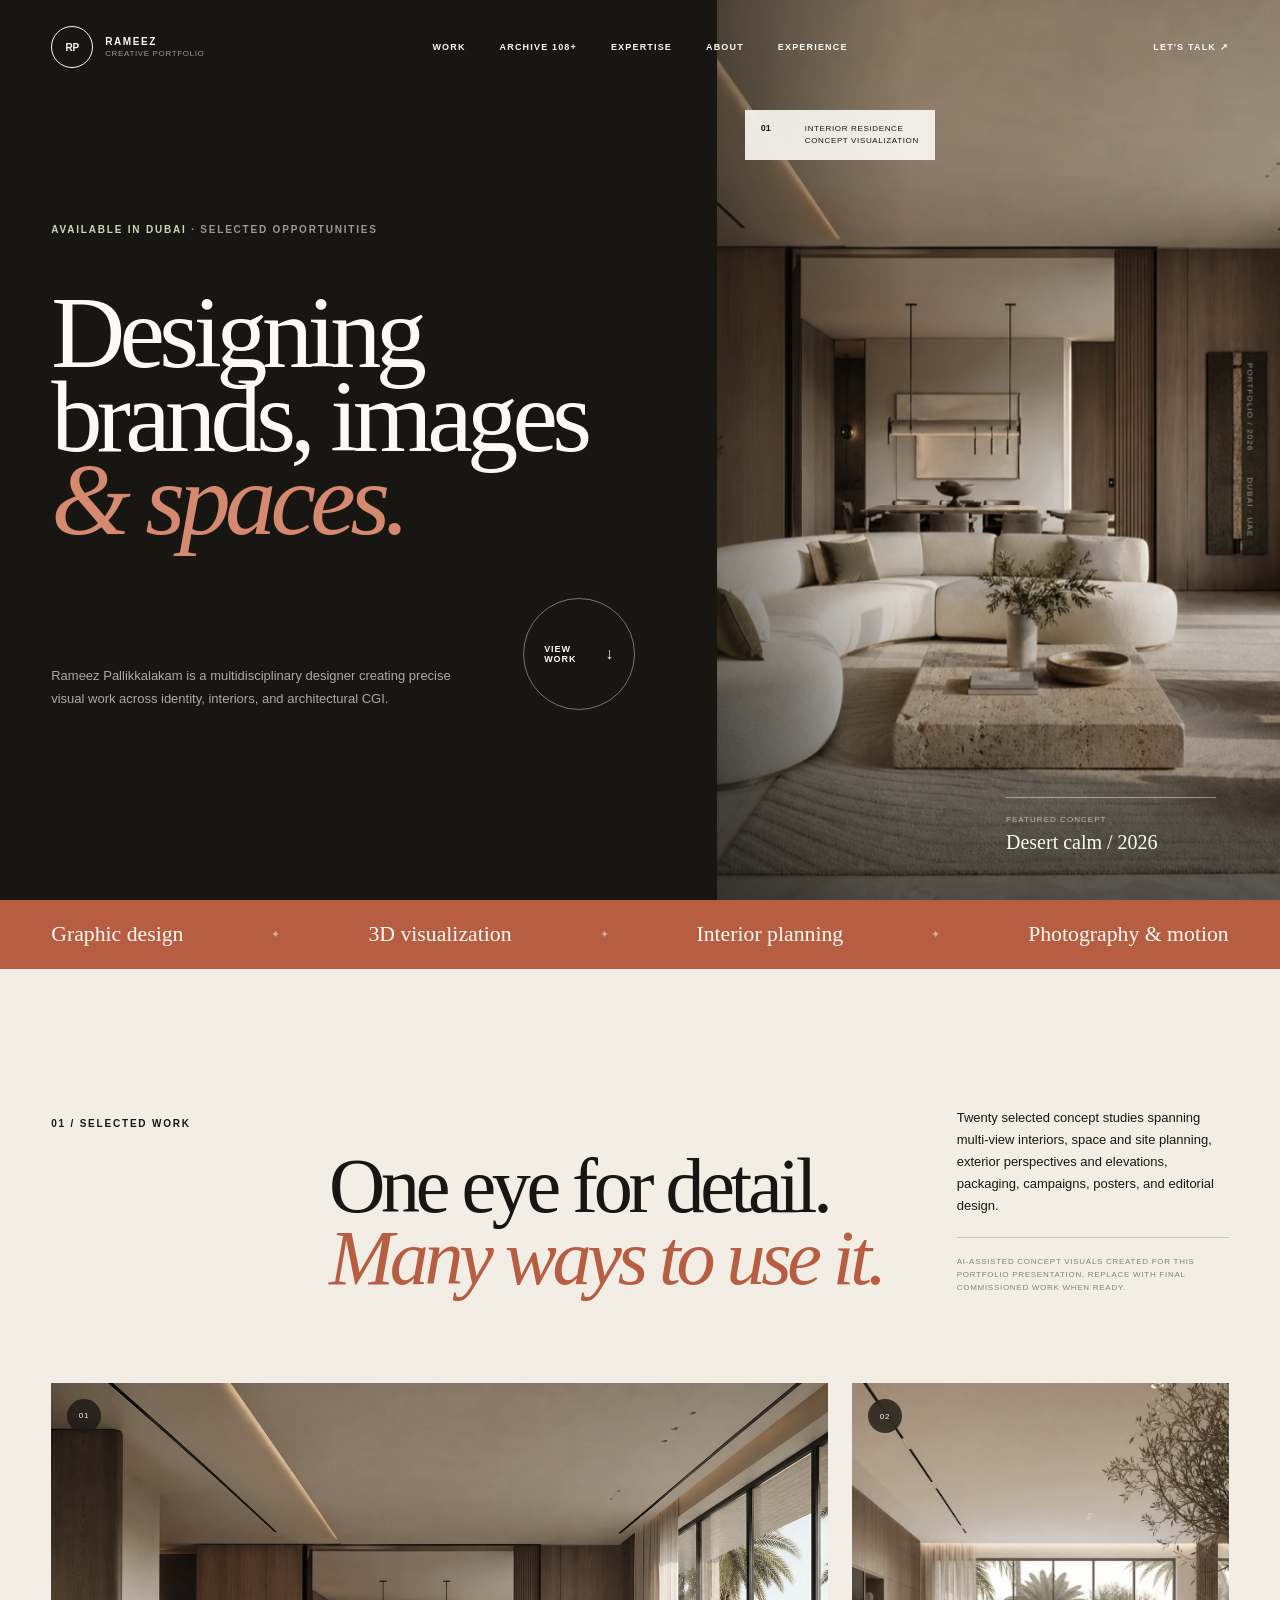
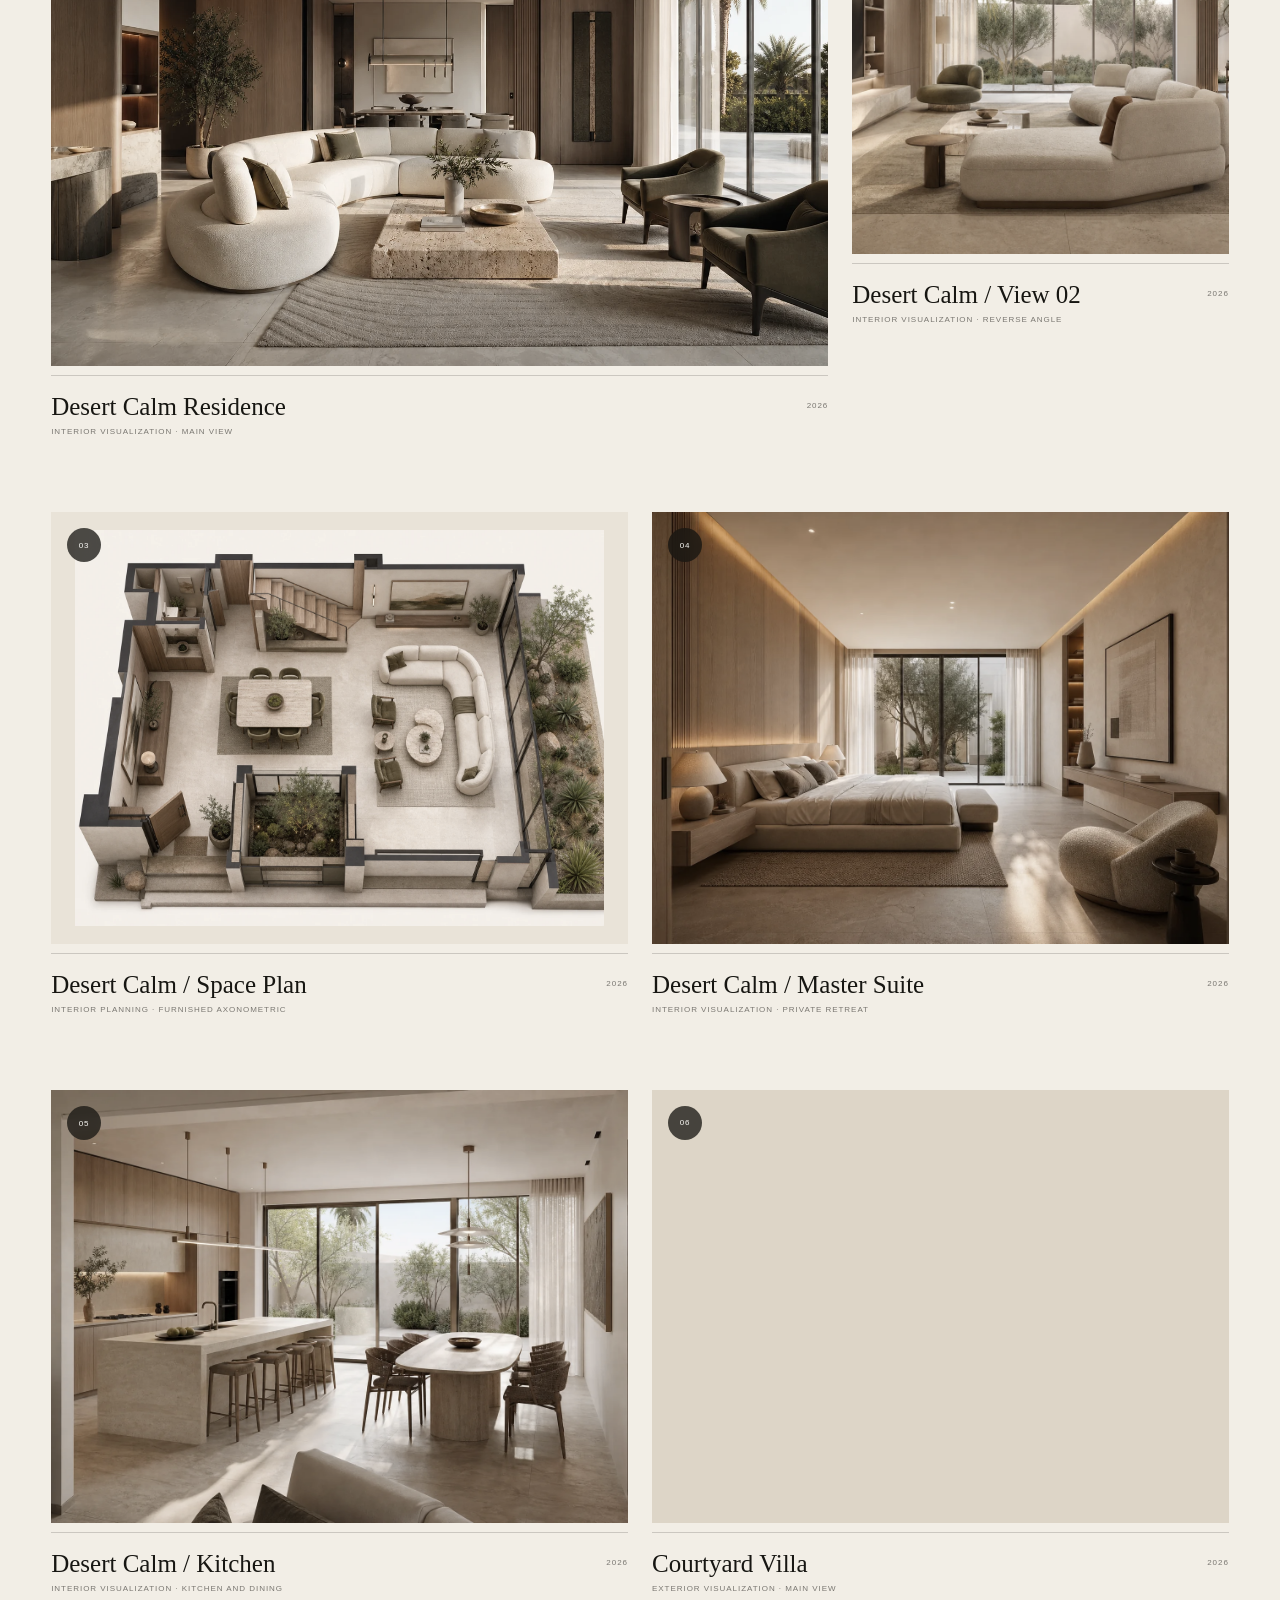
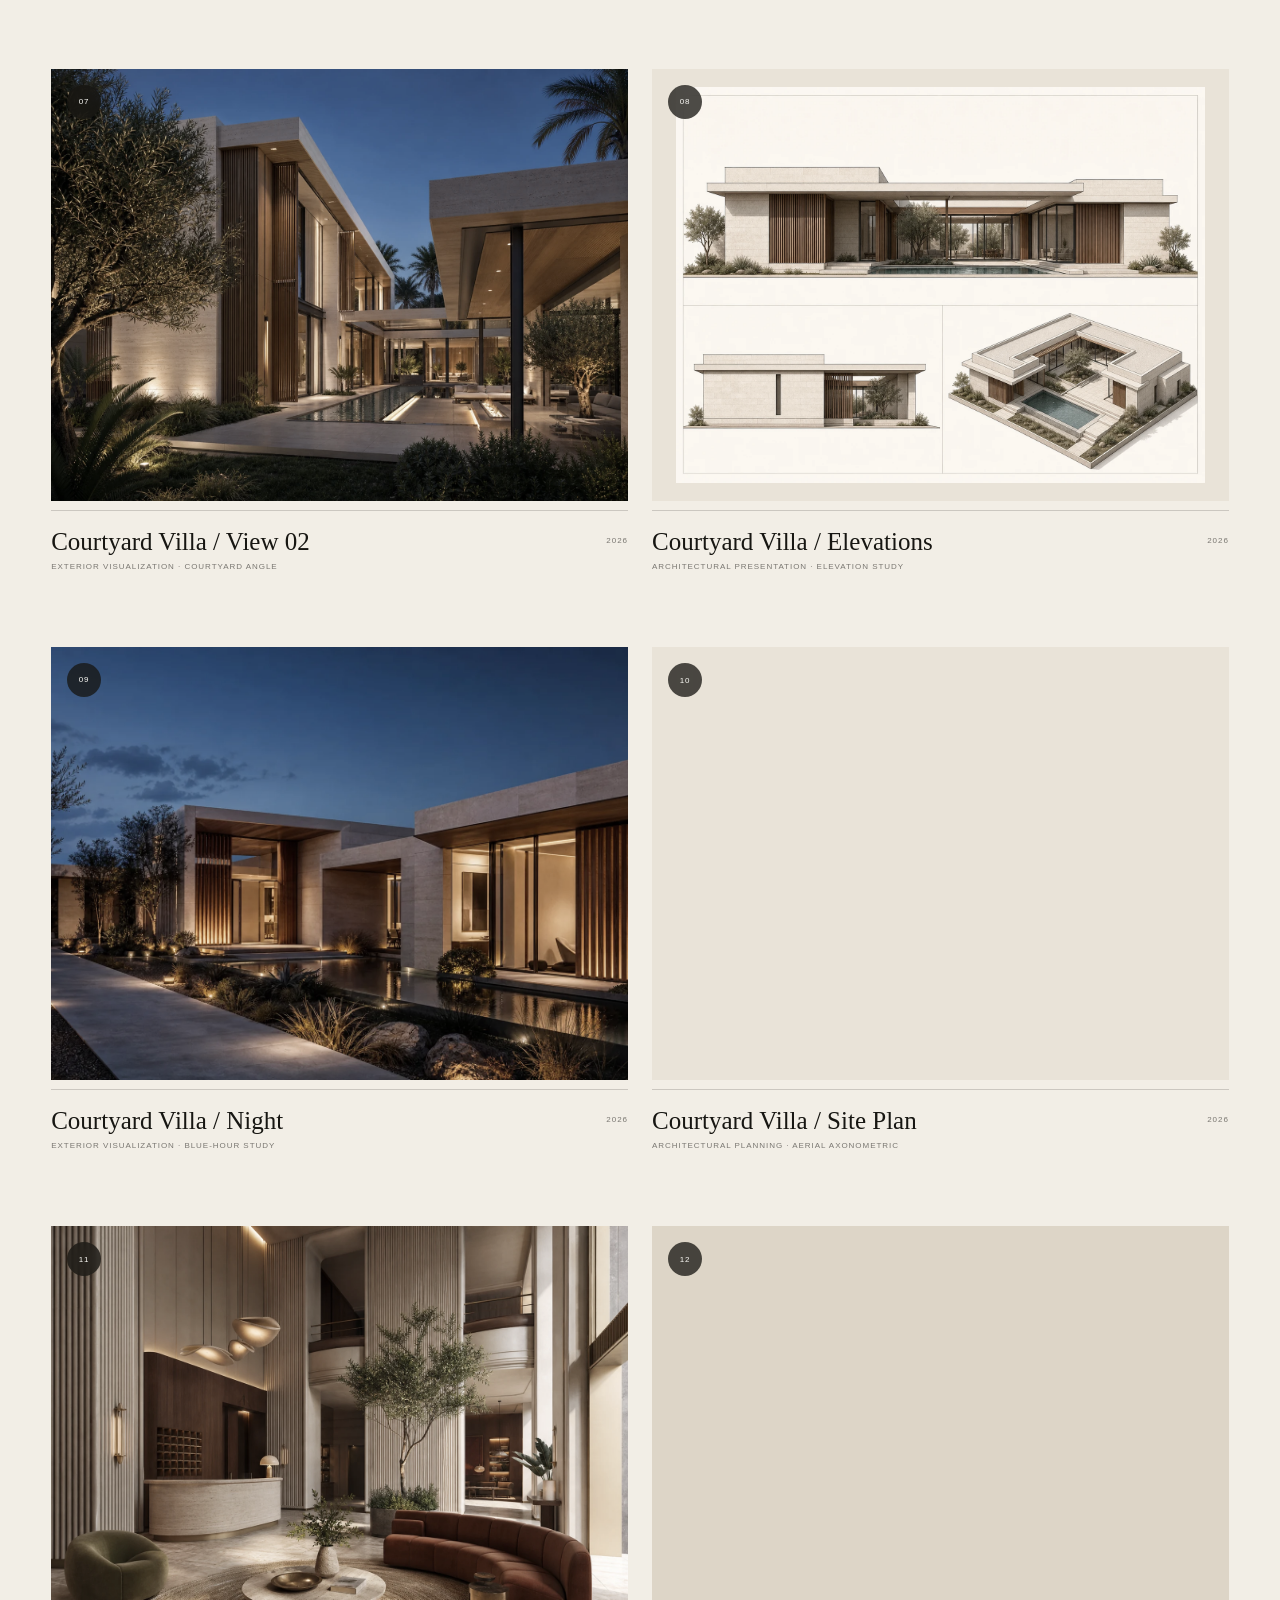
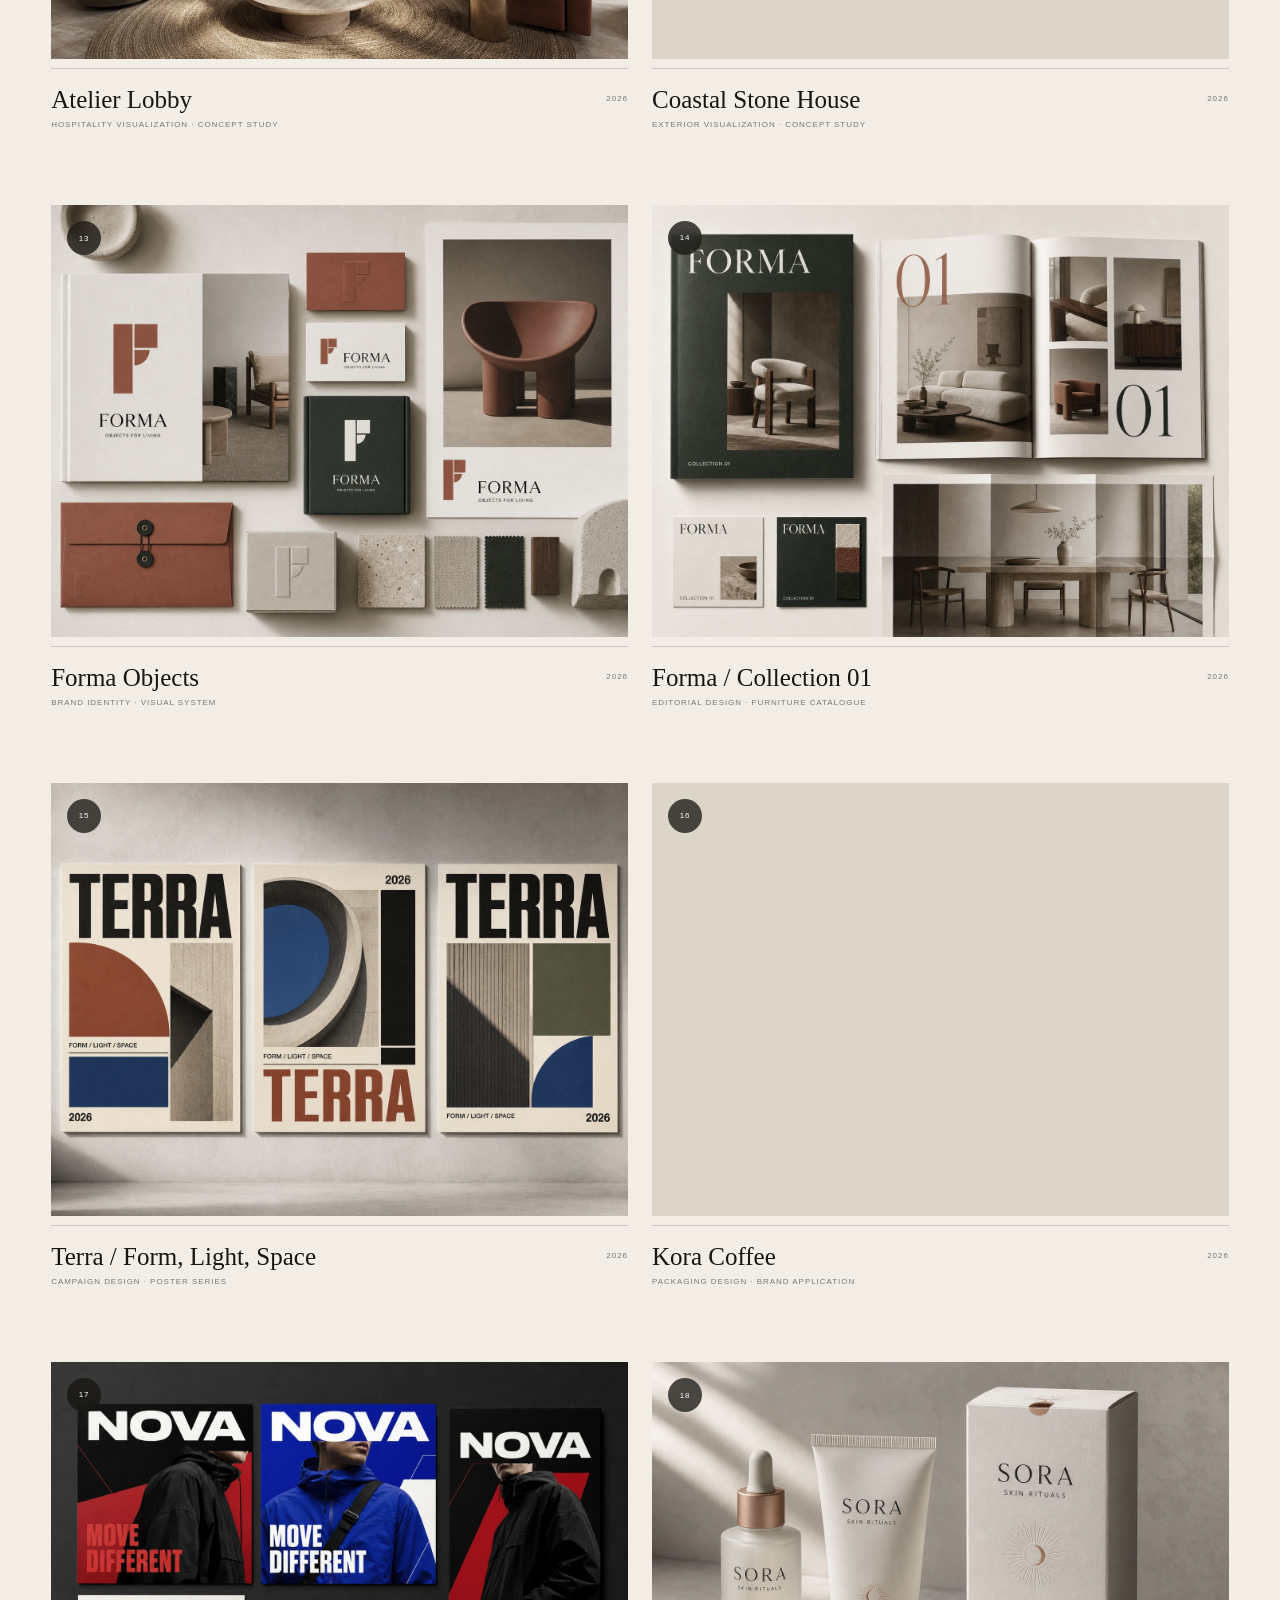
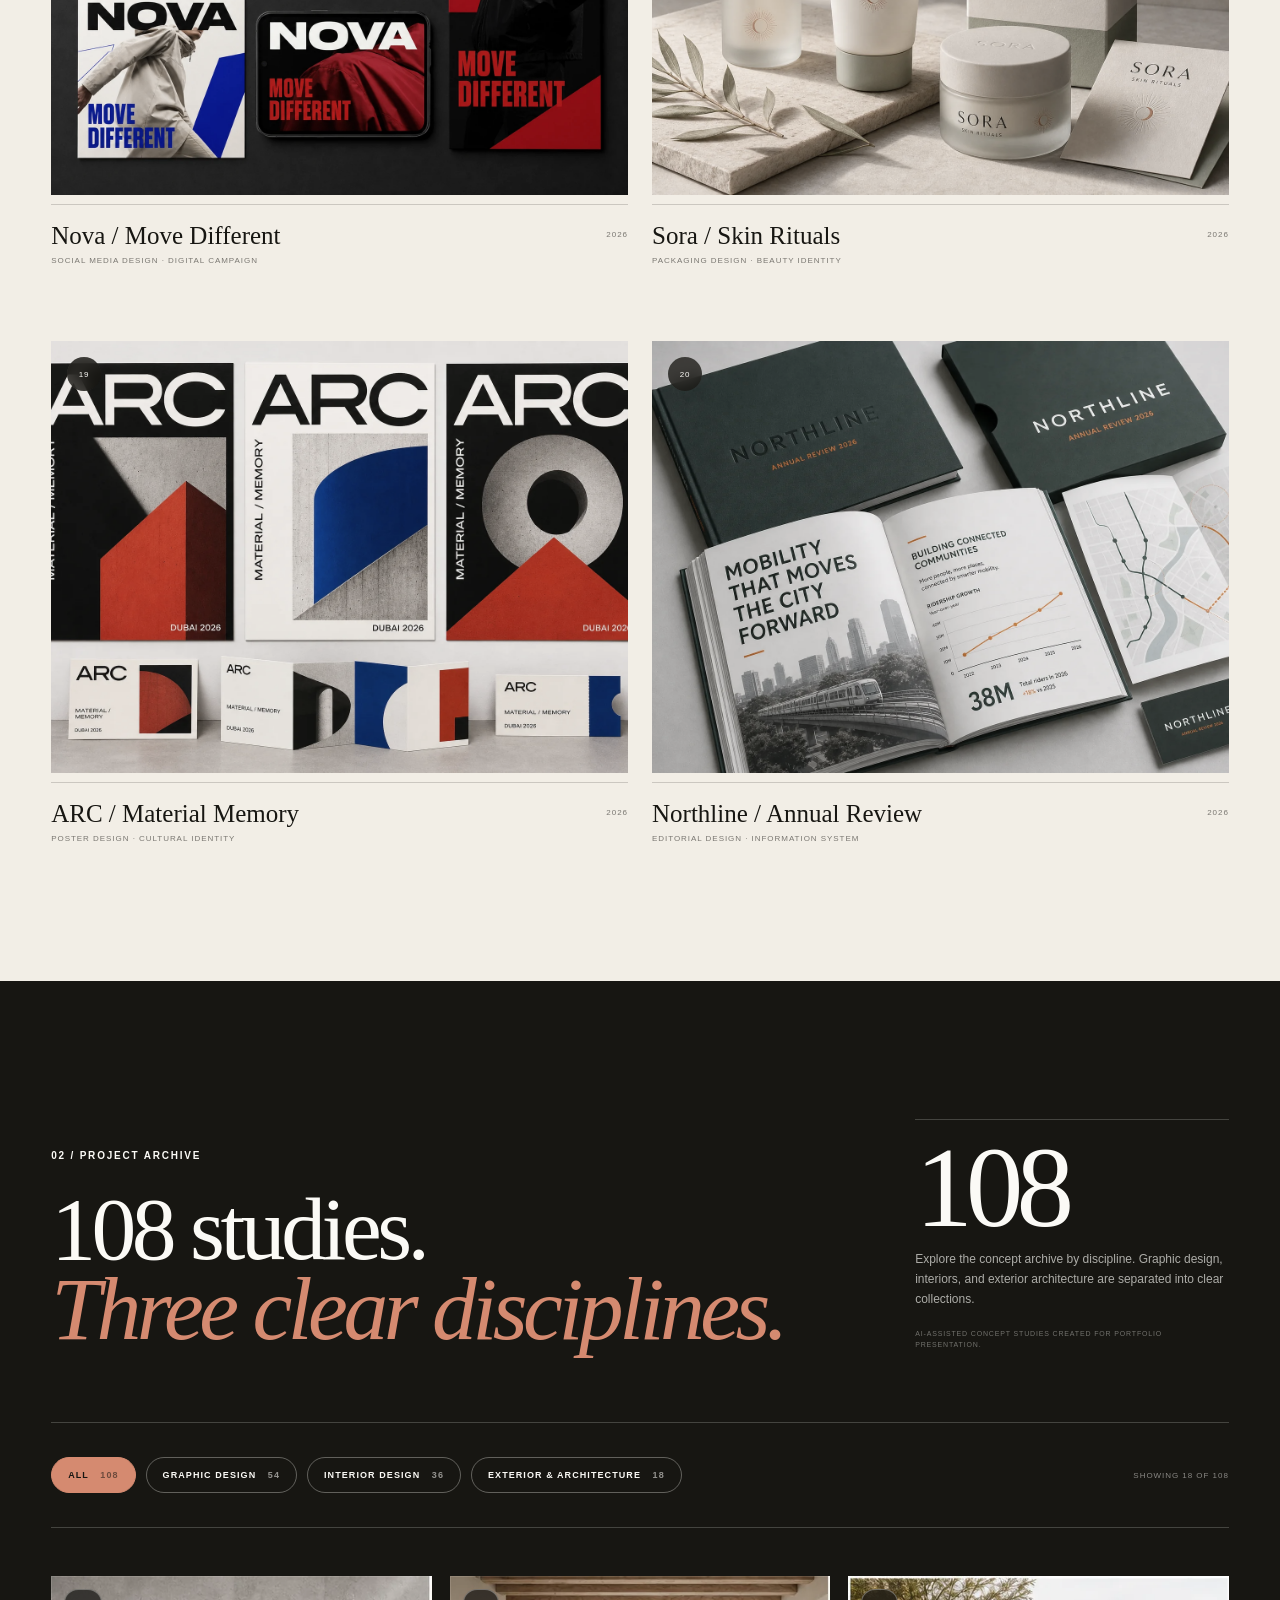
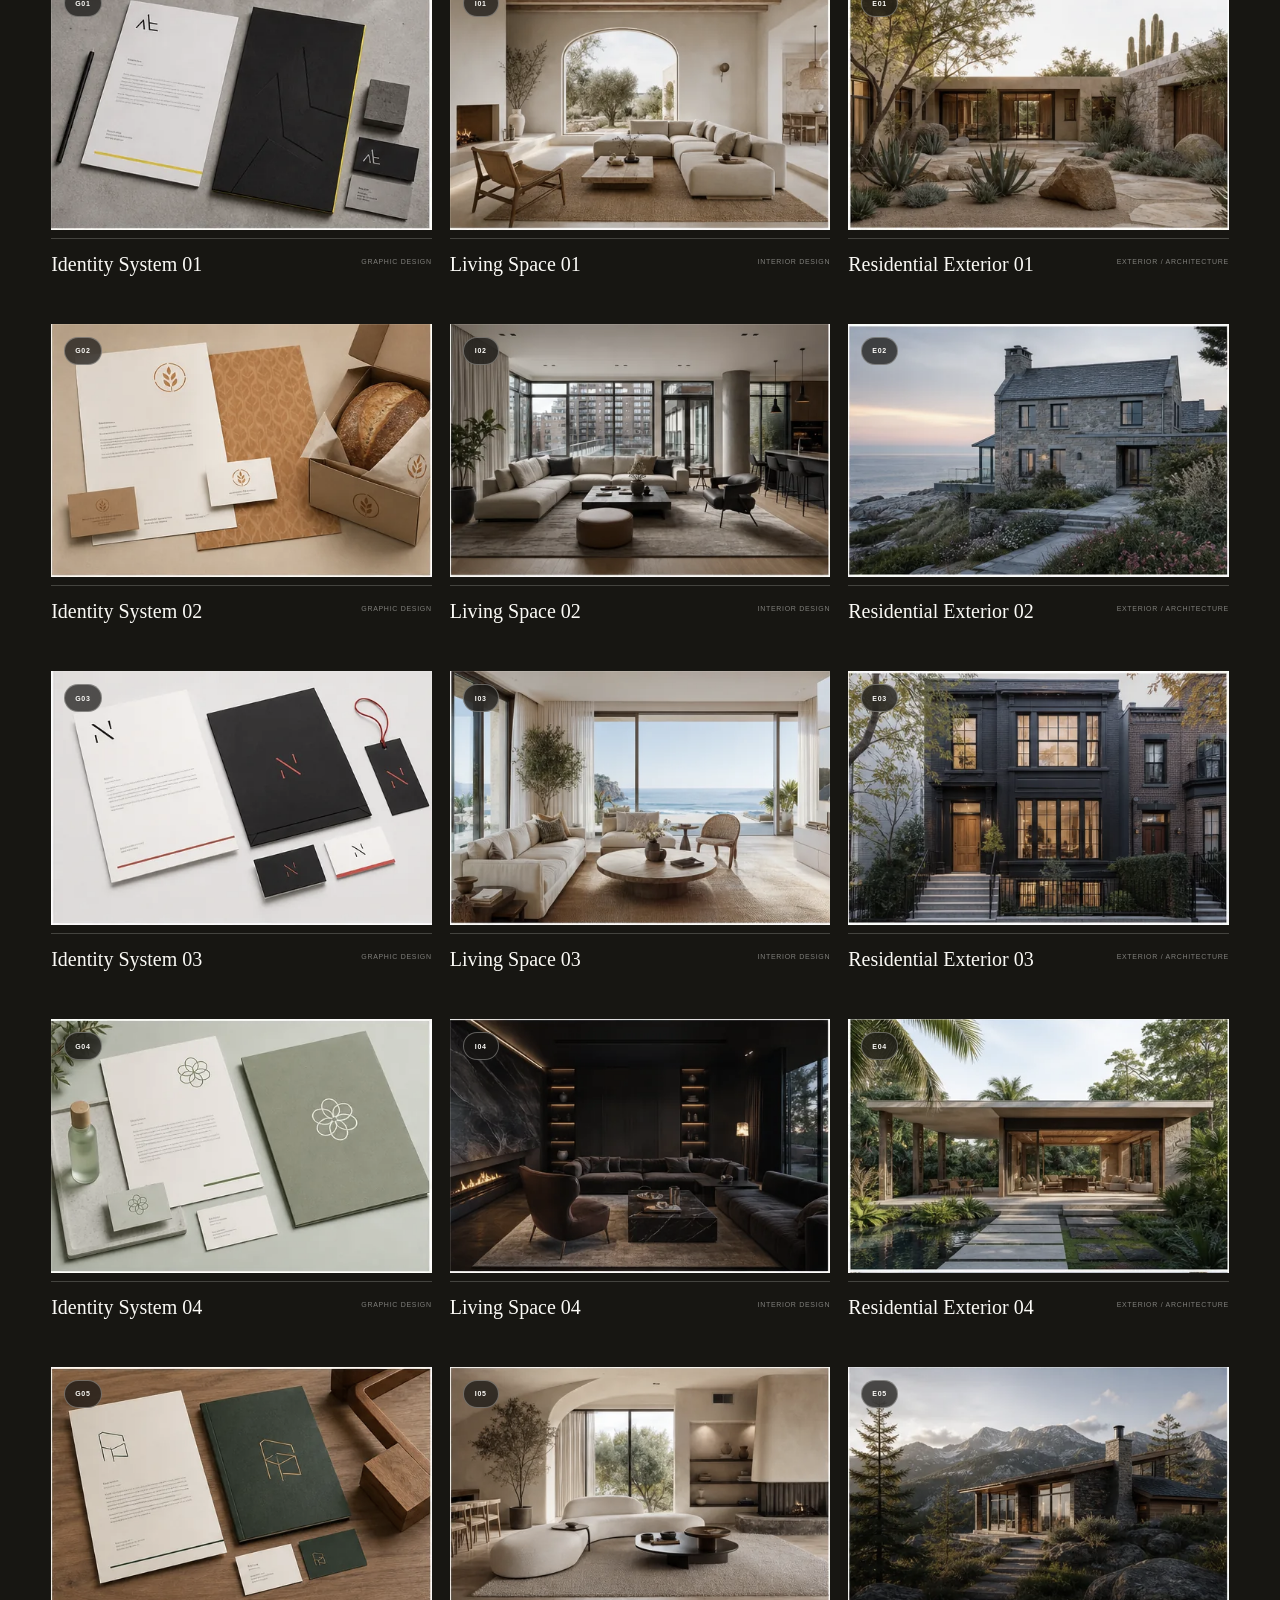
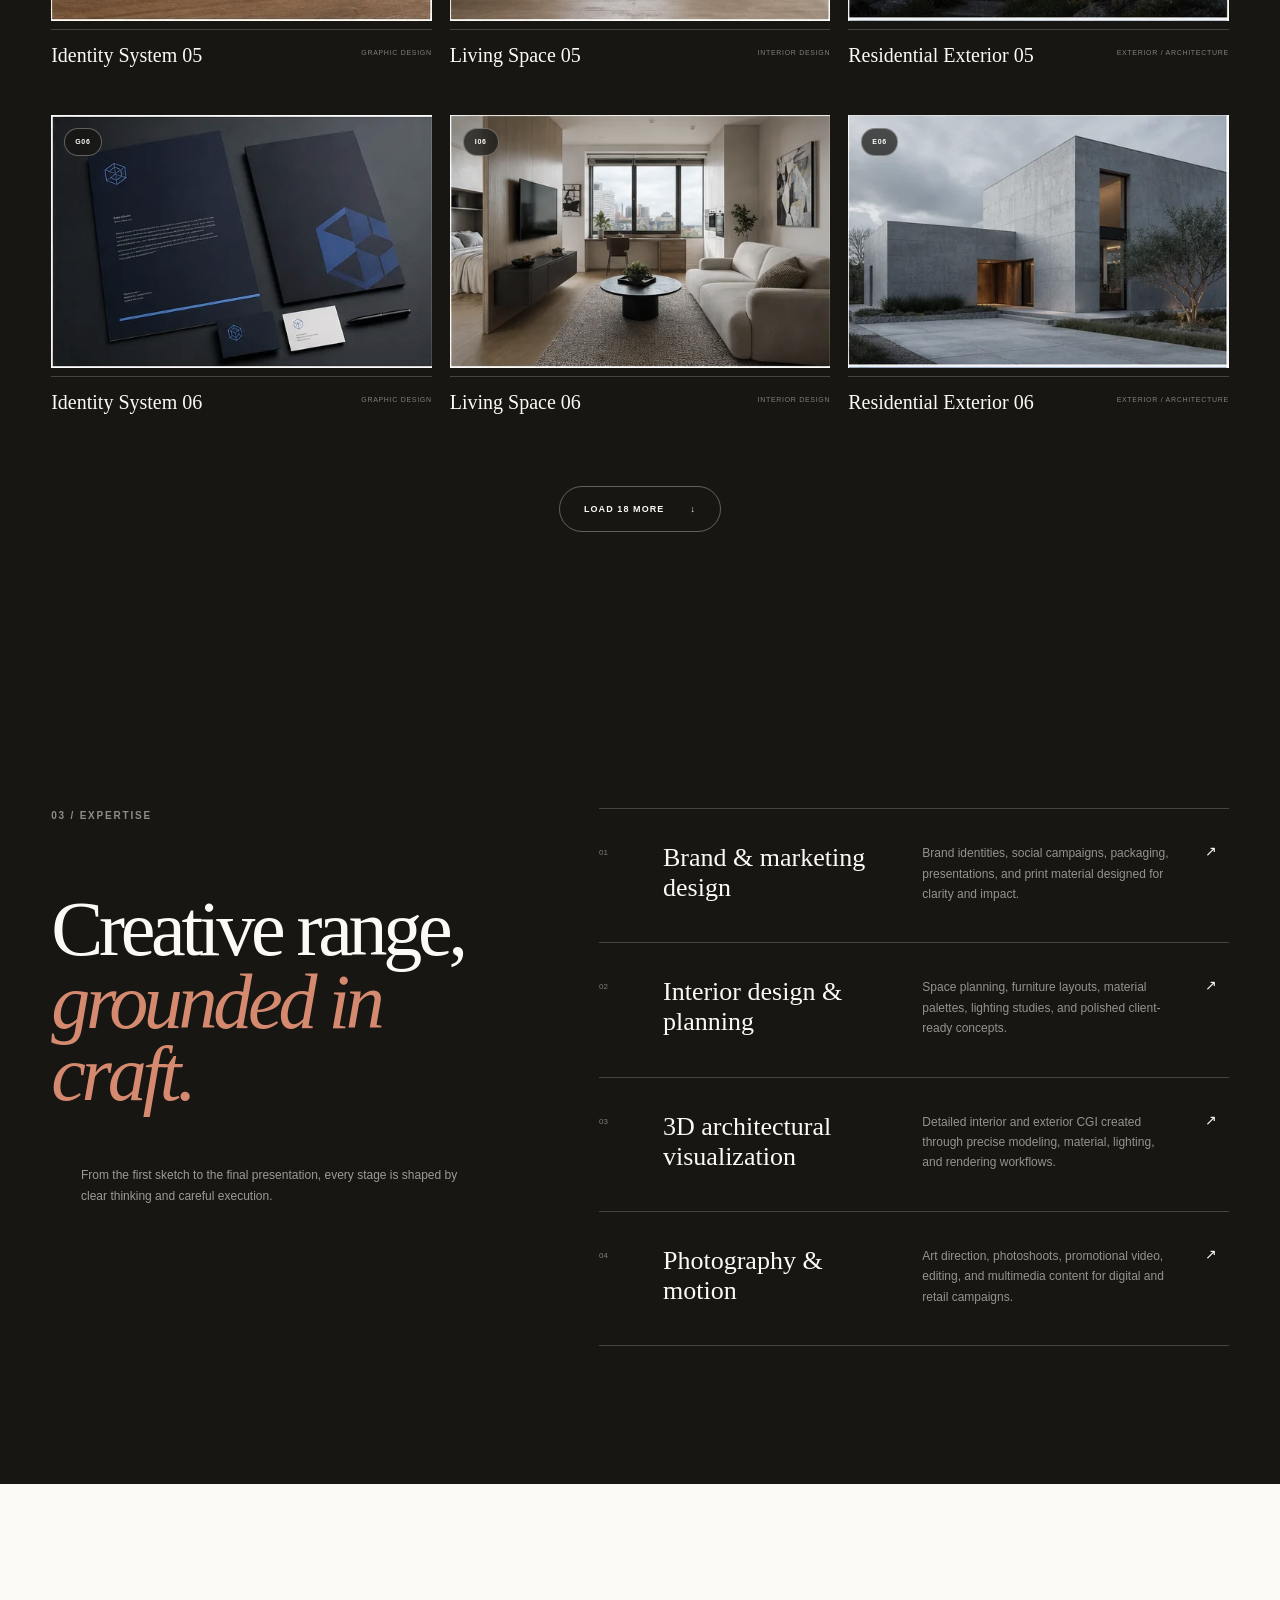
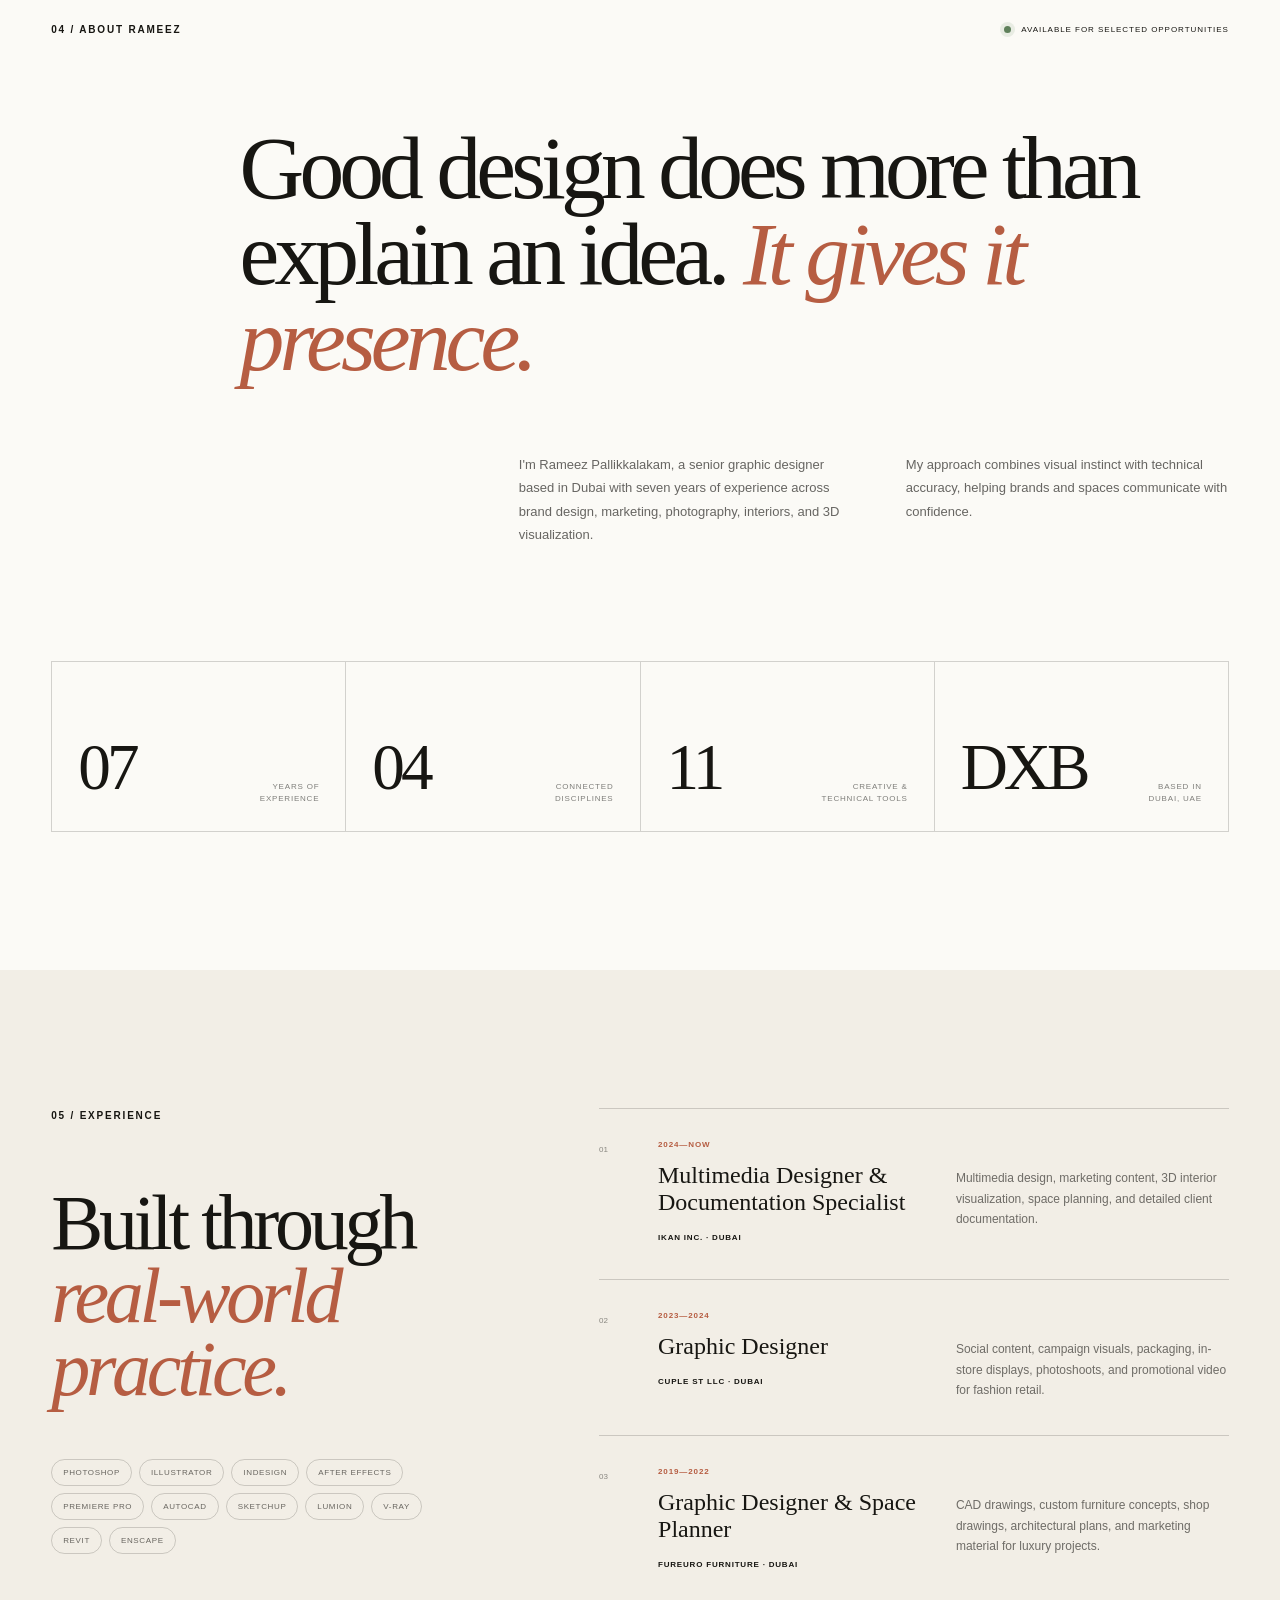
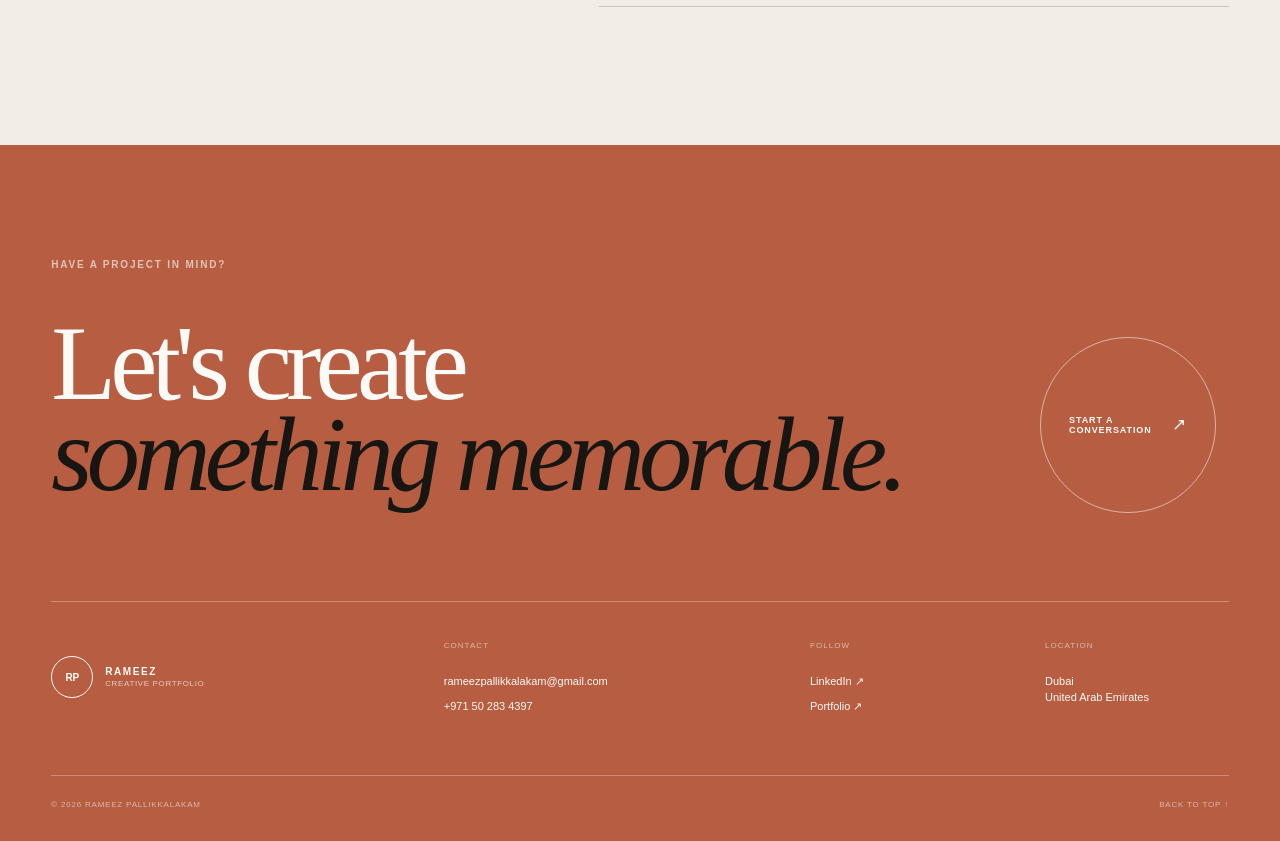
==== commit 717db2ab: "Add Graphic Interior and Exterior archive filters" ====
--- a/index.html
+++ b/index.html
@@ -23,7 +23,7 @@
         <span class="brand-copy"><strong>Rameez</strong><small>Creative portfolio</small></span>
       </a>
       <nav aria-label="Main navigation">
-        <a href="#work">Work</a><a href="#expertise">Expertise</a><a href="#about">About</a><a href="#experience">Experience</a>
+        <a href="#work">Work</a><a href="#archive">Archive 108+</a><a href="#expertise">Expertise</a><a href="#about">About</a><a href="#experience">Experience</a>
       </nav>
       <a class="header-contact" href="#contact">Let's talk <span aria-hidden="true">&#8599;</span></a>
     </header>
@@ -142,9 +142,32 @@
       </div>
     </section>
 
+    <section class="archive-section" id="archive">
+      <div class="archive-head">
+        <div>
+          <p class="eyebrow">02 / Project archive</p>
+          <h2>108 studies.<br><em>Three clear disciplines.</em></h2>
+        </div>
+        <div class="archive-summary">
+          <strong>108</strong>
+          <p>Explore the concept archive by discipline. Graphic design, interiors, and exterior architecture are separated into clear collections.</p>
+          <small>AI-assisted concept studies created for portfolio presentation.</small>
+        </div>
+      </div>
+      <div class="archive-toolbar" role="group" aria-label="Filter project archive">
+        <button class="archive-filter is-active" type="button" data-filter="all" aria-pressed="true">All <span>108</span></button>
+        <button class="archive-filter" type="button" data-filter="graphic" aria-pressed="false">Graphic Design <span>54</span></button>
+        <button class="archive-filter" type="button" data-filter="interior" aria-pressed="false">Interior Design <span>36</span></button>
+        <button class="archive-filter" type="button" data-filter="exterior" aria-pressed="false">Exterior &amp; Architecture <span>18</span></button>
+        <p class="archive-status" aria-live="polite">Showing 18 of 108</p>
+      </div>
+      <div class="archive-grid" id="archive-grid"></div>
+      <button class="archive-more" id="archive-more" type="button">Load 18 more <span aria-hidden="true">&darr;</span></button>
+      <noscript><p class="archive-noscript">Enable JavaScript to explore the complete 108-piece archive.</p></noscript>
+    </section>
     <section class="expertise-section" id="expertise">
       <div class="expertise-heading">
-        <p class="eyebrow">02 / Expertise</p><h2>Creative range,<br><em>grounded in craft.</em></h2>
+        <p class="eyebrow">03 / Expertise</p><h2>Creative range,<br><em>grounded in craft.</em></h2>
         <p>From the first sketch to the final presentation, every stage is shaped by clear thinking and careful execution.</p>
       </div>
       <div class="service-list">
@@ -156,7 +179,7 @@
     </section>
 
     <section class="about-section" id="about">
-      <div class="about-topline"><p class="eyebrow">03 / About Rameez</p><p class="availability"><i></i> Available for selected opportunities</p></div>
+      <div class="about-topline"><p class="eyebrow">04 / About Rameez</p><p class="availability"><i></i> Available for selected opportunities</p></div>
       <div class="about-main">
         <h2>Good design does more than explain an idea.<em> It gives it presence.</em></h2>
         <div class="about-copy">
@@ -172,7 +195,7 @@
 
     <section class="experience-section" id="experience">
       <div class="experience-heading">
-        <p class="eyebrow">04 / Experience</p><h2>Built through<br><em>real-world practice.</em></h2>
+        <p class="eyebrow">05 / Experience</p><h2>Built through<br><em>real-world practice.</em></h2>
         <div class="skill-cloud" aria-label="Selected software skills"><span>Photoshop</span><span>Illustrator</span><span>InDesign</span><span>After Effects</span><span>Premiere Pro</span><span>AutoCAD</span><span>SketchUp</span><span>Lumion</span><span>V-Ray</span><span>Revit</span><span>Enscape</span></div>
       </div>
       <ol class="experience-list">
@@ -196,5 +219,95 @@
       <div class="footer-bottom"><span>&copy; 2026 Rameez Pallikkalakam</span><a href="#top">Back to top &uarr;</a></div>
     </footer>
   </main>
-</body>
+  <script>
+    (() => {
+      const sheets = [
+        { src: "assets/archive/graphic-identity.webp", category: "graphic", label: "Graphic Design", group: "Identity System", prefix: "G" },
+        { src: "assets/archive/graphic-packaging.webp", category: "graphic", label: "Graphic Design", group: "Packaging System", prefix: "G" },
+        { src: "assets/archive/graphic-posters.webp", category: "graphic", label: "Graphic Design", group: "Poster Series", prefix: "G" },
+        { src: "assets/archive/graphic-social.webp", category: "graphic", label: "Graphic Design", group: "Social Campaign", prefix: "G" },
+        { src: "assets/archive/graphic-editorial.webp", category: "graphic", label: "Graphic Design", group: "Editorial Design", prefix: "G" },
+        { src: "assets/archive/graphic-spatial.webp", category: "graphic", label: "Graphic Design", group: "Spatial Branding", prefix: "G" },
+        { src: "assets/archive/interior-living.webp", category: "interior", label: "Interior Design", group: "Living Space", prefix: "I" },
+        { src: "assets/archive/interior-private.webp", category: "interior", label: "Interior Design", group: "Private Suite", prefix: "I" },
+        { src: "assets/archive/interior-kitchen.webp", category: "interior", label: "Interior Design", group: "Kitchen & Dining", prefix: "I" },
+        { src: "assets/archive/interior-commercial.webp", category: "interior", label: "Interior Design", group: "Commercial Interior", prefix: "I" },
+        { src: "assets/archive/exterior-homes.webp", category: "exterior", label: "Exterior / Architecture", group: "Residential Exterior", prefix: "E" },
+        { src: "assets/archive/exterior-technical.webp", category: "exterior", label: "Exterior / Architecture", group: "Architectural Study", prefix: "E" }
+      ];
+
+      const positions = ["0%", "50%", "100%"];
+      const byCategory = { graphic: [], interior: [], exterior: [] };
+      const counters = { graphic: 0, interior: 0, exterior: 0 };
+
+      sheets.forEach((sheet) => {
+        for (let tile = 0; tile < 9; tile += 1) {
+          const count = ++counters[sheet.category];
+          byCategory[sheet.category].push({
+            ...sheet,
+            title: `${sheet.group} ${String(tile + 1).padStart(2, "0")}`,
+            code: `${sheet.prefix}${String(count).padStart(2, "0")}`,
+            x: positions[tile % 3],
+            y: positions[Math.floor(tile / 3)]
+          });
+        }
+      });
+
+      const allItems = [];
+      const categories = ["graphic", "interior", "exterior"];
+      const longestCollection = Math.max(...Object.values(byCategory).map((items) => items.length));
+      for (let index = 0; index < longestCollection; index += 1) {
+        categories.forEach((category) => {
+          if (byCategory[category][index]) allItems.push(byCategory[category][index]);
+        });
+      }
+
+      const grid = document.querySelector("#archive-grid");
+      const loadMore = document.querySelector("#archive-more");
+      const status = document.querySelector(".archive-status");
+      const filters = [...document.querySelectorAll(".archive-filter")];
+      let currentFilter = "all";
+      let visibleLimit = 18;
+
+      const createCard = (item) => {
+        const card = document.createElement("article");
+        card.className = "archive-card";
+        card.dataset.category = item.category;
+        card.innerHTML = `<div class="archive-thumb" role="img" aria-label="${item.title}, ${item.label}" style="--archive-sheet:url('${item.src}');--tile-x:${item.x};--tile-y:${item.y}"><span>${item.code}</span></div><div class="archive-card-meta"><h3>${item.title}</h3><span>${item.label}</span></div>`;
+        return card;
+      };
+
+      const render = () => {
+        const source = currentFilter === "all" ? allItems : byCategory[currentFilter];
+        const visible = source.slice(0, visibleLimit);
+        grid.replaceChildren(...visible.map(createCard));
+        status.textContent = `Showing ${visible.length} of ${source.length}`;
+        const remaining = source.length - visible.length;
+        loadMore.hidden = remaining === 0;
+        if (remaining > 0) {
+          loadMore.innerHTML = `Load ${Math.min(18, remaining)} more <span aria-hidden="true">&darr;</span>`;
+        }
+      };
+
+      filters.forEach((button) => {
+        button.addEventListener("click", () => {
+          currentFilter = button.dataset.filter;
+          visibleLimit = 18;
+          filters.forEach((candidate) => {
+            const isActive = candidate === button;
+            candidate.classList.toggle("is-active", isActive);
+            candidate.setAttribute("aria-pressed", String(isActive));
+          });
+          render();
+        });
+      });
+
+      loadMore.addEventListener("click", () => {
+        visibleLimit += 18;
+        render();
+      });
+
+      render();
+    })();
+  </script></body>
 </html>
--- a/styles.css
+++ b/styles.css
@@ -340,6 +340,190 @@
 .identity-card small { font-size: 6px; letter-spacing: 0.1em; line-height: 1.5; text-transform: uppercase; }
 .identity-art > strong { position: absolute; right: -1%; bottom: -1%; font-size: clamp(86px, 14vw, 210px); font-weight: 900; letter-spacing: -0.09em; line-height: 0.8; }
 
+.archive-section {
+  padding: 138px 4vw;
+  color: var(--chalk);
+  background: var(--ink);
+}
+.archive-head {
+  display: grid;
+  grid-template-columns: 1.7fr 0.7fr;
+  align-items: end;
+  gap: 8vw;
+}
+.archive-head h2 {
+  margin: 26px 0 0;
+  font-family: Georgia, "Times New Roman", serif;
+  font-size: clamp(54px, 7vw, 108px);
+  font-weight: 400;
+  letter-spacing: -0.05em;
+  line-height: 0.9;
+}
+.archive-head h2 em { color: var(--clay-light); font-weight: 400; }
+.archive-summary {
+  display: grid;
+  gap: 18px;
+  padding-top: 24px;
+  border-top: 1px solid var(--light-line);
+}
+.archive-summary strong {
+  font-family: Georgia, "Times New Roman", serif;
+  font-size: clamp(72px, 9vw, 140px);
+  font-weight: 400;
+  letter-spacing: -0.06em;
+  line-height: 0.75;
+}
+.archive-summary p {
+  margin: 0;
+  color: rgba(251, 250, 246, 0.66);
+  font-size: 12px;
+  line-height: 1.7;
+}
+.archive-summary small {
+  color: rgba(251, 250, 246, 0.4);
+  font-size: 7px;
+  letter-spacing: 0.12em;
+  line-height: 1.6;
+  text-transform: uppercase;
+}
+.archive-toolbar {
+  display: flex;
+  flex-wrap: wrap;
+  align-items: center;
+  gap: 10px;
+  padding: 34px 0;
+  border-top: 1px solid var(--light-line);
+  border-bottom: 1px solid var(--light-line);
+  margin: 72px 0 48px;
+}
+.archive-filter,
+.archive-more {
+  appearance: none;
+  border: 1px solid rgba(251, 250, 246, 0.32);
+  color: inherit;
+  background: transparent;
+  font: inherit;
+  cursor: pointer;
+  transition: color 220ms ease, background 220ms ease, border-color 220ms ease, transform 220ms ease;
+}
+.archive-filter {
+  padding: 12px 16px;
+  border-radius: 999px;
+  font-size: 9px;
+  font-weight: 700;
+  letter-spacing: 0.12em;
+  text-transform: uppercase;
+}
+.archive-filter span { margin-left: 8px; opacity: 0.55; }
+.archive-filter:hover,
+.archive-filter:focus-visible,
+.archive-filter.is-active {
+  border-color: var(--clay-light);
+  color: var(--ink);
+  background: var(--clay-light);
+}
+.archive-status {
+  margin: 0 0 0 auto;
+  color: rgba(251, 250, 246, 0.5);
+  font-size: 8px;
+  letter-spacing: 0.12em;
+  text-transform: uppercase;
+}
+.archive-grid {
+  display: grid;
+  grid-template-columns: repeat(3, minmax(0, 1fr));
+  gap: 48px 18px;
+}
+.archive-card { min-width: 0; }
+.archive-thumb {
+  position: relative;
+  aspect-ratio: 3 / 2;
+  overflow: hidden;
+  background-image: var(--archive-sheet);
+  background-position: var(--tile-x) var(--tile-y);
+  background-repeat: no-repeat;
+  background-size: 300% 300%;
+  filter: saturate(0.78);
+  transform: translateY(0);
+  transition: filter 400ms ease, transform 400ms cubic-bezier(0.2, 0.75, 0.25, 1);
+}
+.archive-thumb::after {
+  position: absolute;
+  inset: 0;
+  border: 1px solid rgba(251, 250, 246, 0.12);
+  content: "";
+  pointer-events: none;
+}
+.archive-card:hover .archive-thumb { filter: saturate(1); transform: translateY(-4px); }
+.archive-thumb span {
+  position: absolute;
+  z-index: 2;
+  top: 13px;
+  left: 13px;
+  display: grid;
+  place-items: center;
+  min-width: 36px;
+  height: 28px;
+  padding: 0 10px;
+  border: 1px solid rgba(251, 250, 246, 0.32);
+  border-radius: 999px;
+  color: var(--chalk);
+  background: rgba(23, 22, 18, 0.72);
+  font-size: 7px;
+  font-weight: 700;
+  letter-spacing: 0.1em;
+  backdrop-filter: blur(8px);
+}
+.archive-card-meta {
+  display: flex;
+  justify-content: space-between;
+  gap: 16px;
+  padding-top: 14px;
+  border-top: 1px solid var(--light-line);
+  margin-top: 8px;
+}
+.archive-card-meta h3 {
+  margin: 0;
+  font-family: Georgia, "Times New Roman", serif;
+  font-size: 20px;
+  font-weight: 400;
+  line-height: 1.15;
+}
+.archive-card-meta span {
+  flex: 0 0 auto;
+  padding-top: 5px;
+  color: rgba(251, 250, 246, 0.46);
+  font-size: 7px;
+  letter-spacing: 0.1em;
+  text-align: right;
+  text-transform: uppercase;
+}
+.archive-more {
+  display: flex;
+  align-items: center;
+  gap: 26px;
+  padding: 17px 24px;
+  border-radius: 999px;
+  margin: 72px auto 0;
+  font-size: 9px;
+  font-weight: 700;
+  letter-spacing: 0.12em;
+  text-transform: uppercase;
+}
+.archive-more:hover,
+.archive-more:focus-visible {
+  border-color: var(--clay-light);
+  color: var(--ink);
+  background: var(--clay-light);
+  transform: translateY(-2px);
+}
+.archive-more[hidden] { display: none; }
+.archive-noscript {
+  margin: 34px 0 0;
+  color: rgba(251, 250, 246, 0.56);
+  font-size: 10px;
+  text-align: center;
+}
 .expertise-section {
   display: grid;
   grid-template-columns: 0.8fr 1.2fr;
@@ -409,6 +593,8 @@
 .footer-bottom { display: flex; justify-content: space-between; padding-top: 24px; border-top: 1px solid rgba(251,250,246,0.3); color: rgba(251,250,246,0.58); font-size: 8px; letter-spacing: 0.1em; text-transform: uppercase; }
 
 @media (max-width: 1000px) {
+  .archive-head { grid-template-columns: 1fr 1fr; }
+  .archive-grid { grid-template-columns: repeat(2, minmax(0, 1fr)); }
   .site-header { grid-template-columns: 1fr auto; }
   .site-header nav { display: none; }
   .hero { grid-template-columns: 1fr; height: auto; max-height: none; min-height: 980px; }
@@ -431,6 +617,16 @@
 }
 
 @media (max-width: 680px) {
+  .archive-section { padding: 90px 20px; }
+  .archive-head { grid-template-columns: 1fr; gap: 50px; }
+  .archive-head h2 { font-size: 48px; }
+  .archive-summary strong { font-size: 82px; }
+  .archive-toolbar { align-items: stretch; margin: 56px 0 38px; }
+  .archive-filter { flex: 1 1 calc(50% - 10px); text-align: left; }
+  .archive-status { width: 100%; margin: 14px 0 0; }
+  .archive-grid { grid-template-columns: 1fr; gap: 42px; }
+  .archive-card-meta h3 { font-size: 22px; }
+  .archive-more { margin-top: 52px; }
   .site-header { padding: 18px 20px; }
   .brand-mark { width: 38px; height: 38px; }
   .header-contact { font-size: 8px; }
@@ -457,7 +653,7 @@
   .expertise-heading h2,
   .experience-heading h2 { font-size: 48px; }
   .section-intro-copy { grid-column: auto; margin: 0; }
-  .project-grid { gap: 54px; }
+  .project-grid { grid-template-columns: 1fr; gap: 54px; }
   .project,
   .project--lead,
   .project--portrait,
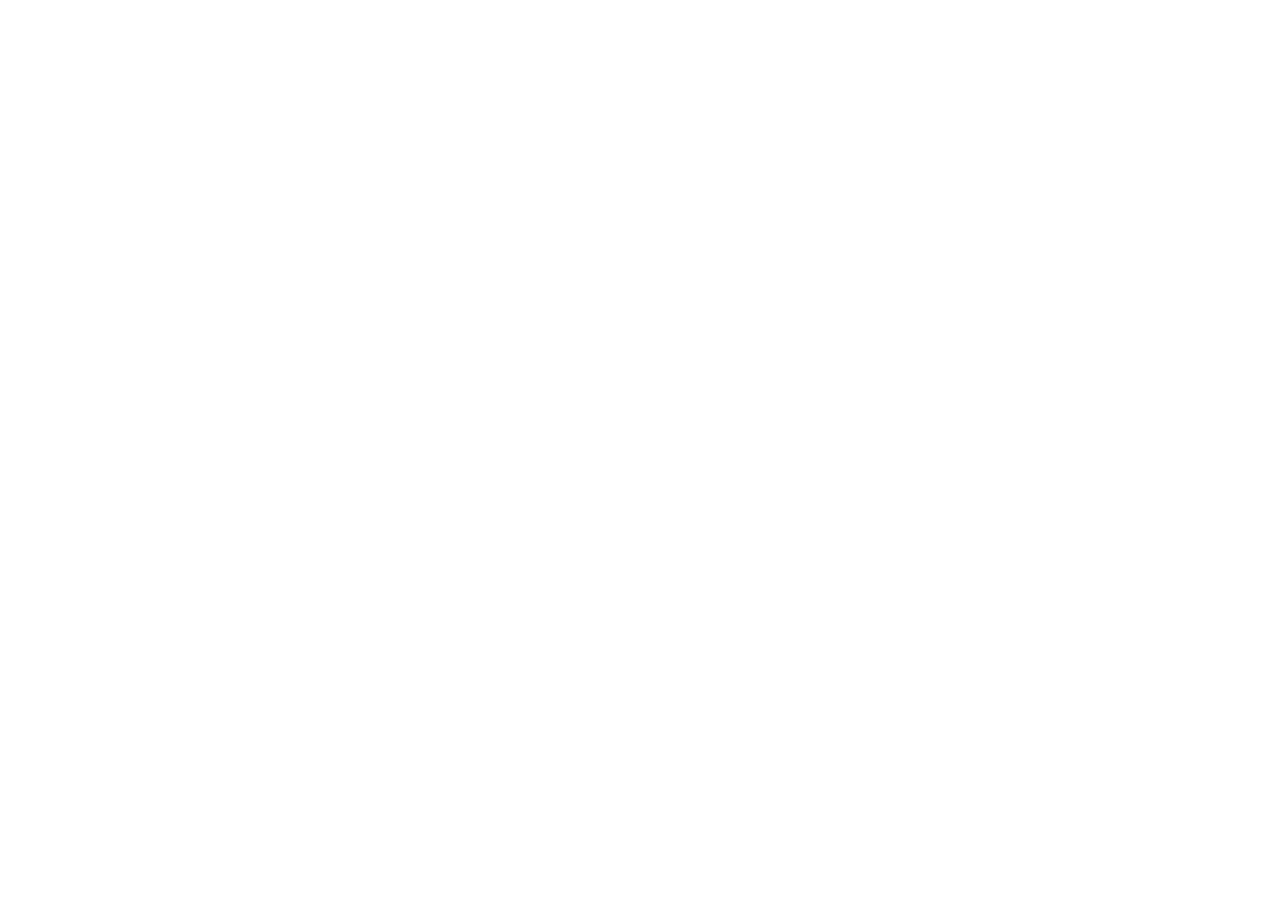
==== commit 988b0149: "Connect personal portfolio link" ====
--- a/index.html
+++ b/index.html
@@ -3,311 +3,12 @@
 <head>
   <meta charset="utf-8">
   <meta name="viewport" content="width=device-width, initial-scale=1">
-  <title>Rameez Pallikkalakam &mdash; Senior Graphic Designer &amp; 3D Visualizer</title>
-  <meta name="description" content="Dubai-based senior graphic designer creating brand identities, interior concepts, and 3D architectural visualization.">
-  <meta name="theme-color" content="#171612">
-  <link rel="canonical" href="https://rameezp007-ctrl.github.io/Rmzportfolio/">
-  <meta property="og:title" content="Rameez Pallikkalakam &mdash; Senior Graphic Designer &amp; 3D Visualizer">
-  <meta property="og:description" content="Dubai-based senior graphic designer creating brand identities, interior concepts, and 3D architectural visualization.">
-  <meta property="og:type" content="website">
-  <meta property="og:url" content="https://rameezp007-ctrl.github.io/Rmzportfolio/">
-  <meta property="og:image" content="https://rameezp007-ctrl.github.io/Rmzportfolio/og.png">
-  <meta name="twitter:card" content="summary_large_image">
-  <link rel="stylesheet" href="styles.css">
+  <meta http-equiv="refresh" content="0; url=https://vj-visual-portfolio.ikaninc.chatgpt.site/">
+  <link rel="canonical" href="https://vj-visual-portfolio.ikaninc.chatgpt.site/">
+  <title>Rameez P — Portfolio</title>
+  <script>location.replace("https://vj-visual-portfolio.ikaninc.chatgpt.site/" + location.hash);</script>
 </head>
 <body>
-  <main>
-    <header class="site-header">
-      <a class="brand" href="#top" aria-label="Rameez Pallikkalakam home">
-        <span class="brand-mark">RP</span>
-        <span class="brand-copy"><strong>Rameez</strong><small>Creative portfolio</small></span>
-      </a>
-      <nav aria-label="Main navigation">
-        <a href="#work">Work</a><a href="#archive">Archive 108+</a><a href="#expertise">Expertise</a><a href="#about">About</a><a href="#experience">Experience</a>
-      </nav>
-      <a class="header-contact" href="#contact">Let's talk <span aria-hidden="true">&#8599;</span></a>
-    </header>
-
-    <section class="hero" id="top">
-      <div class="hero-copy-panel">
-        <p class="eyebrow"><span>Available in Dubai</span> &middot; Selected opportunities</p>
-        <h1>Designing<span>brands, images</span><em>&amp; spaces.</em></h1>
-        <div class="hero-intro">
-          <p>Rameez Pallikkalakam is a multidisciplinary designer creating precise visual work across identity, interiors, and architectural CGI.</p>
-          <a class="round-link" href="#work" aria-label="View selected work"><span>View work</span><b aria-hidden="true">&darr;</b></a>
-        </div>
-      </div>
-      <figure class="hero-image">
-        <img src="assets/interior-residence.webp" alt="Warm contemporary residence concept visualization" fetchpriority="high">
-        <div class="image-tag"><span>01</span><p>Interior residence<br>Concept visualization</p></div>
-        <figcaption><span>Featured concept</span><strong>Desert calm / 2026</strong></figcaption>
-      </figure>
-      <aside class="hero-rail" aria-label="Portfolio details"><span>Portfolio / 2026</span><span>Dubai &middot; UAE</span></aside>
-    </section>
-
-    <div class="discipline-strip" aria-label="Design disciplines">
-      <span>Graphic design</span><i>&#10022;</i><span>3D visualization</span><i>&#10022;</i><span>Interior planning</span><i>&#10022;</i><span>Photography &amp; motion</span>
-    </div>
-
-    <section class="work-section" id="work">
-      <div class="section-intro">
-        <p class="eyebrow">01 / Selected work</p>
-        <h2>One eye for detail.<br><em>Many ways to use it.</em></h2>
-        <div class="section-intro-copy">
-          <p>Twenty selected concept studies spanning multi-view interiors, space and site planning, exterior perspectives and elevations, packaging, campaigns, posters, and editorial design.</p>
-          <small>AI-assisted concept visuals created for this portfolio presentation. Replace with final commissioned work when ready.</small>
-        </div>
-      </div>
-      <div class="project-grid">
-        <article class="project project--lead">
-          <div class="project-media"><img src="assets/interior-residence.webp" alt="Desert Calm Residence &mdash; Main interior concept visualization" loading="lazy" decoding="async"><span class="project-number">01</span><span class="project-view">Main view &#8599;</span></div>
-          <div class="project-meta"><div><h3>Desert Calm Residence</h3><p>Interior visualization &middot; Main view</p></div><span>2026</span></div>
-        </article>
-        <article class="project project--portrait">
-          <div class="project-media"><img src="assets/interior-residence-view-02.webp" alt="Desert Calm Residence &mdash; Reverse lounge view" loading="lazy" decoding="async"><span class="project-number">02</span><span class="project-view">View 02 &#8599;</span></div>
-          <div class="project-meta"><div><h3>Desert Calm / View 02</h3><p>Interior visualization &middot; Reverse angle</p></div><span>2026</span></div>
-        </article>
-        <article class="project">
-          <div class="project-media project-media--contain"><img src="assets/interior-residence-plan.webp" alt="Desert Calm Residence &mdash; Furnished space plan" loading="lazy" decoding="async"><span class="project-number">03</span><span class="project-view">Space plan &#8599;</span></div>
-          <div class="project-meta"><div><h3>Desert Calm / Space Plan</h3><p>Interior planning &middot; Furnished axonometric</p></div><span>2026</span></div>
-        </article>
-        <article class="project">
-          <div class="project-media"><img src="assets/interior-desert-master-suite.webp" alt="Desert Calm Residence &mdash; Warm minimal master suite visualization" loading="lazy" decoding="async"><span class="project-number">04</span><span class="project-view">Master suite &#8599;</span></div>
-          <div class="project-meta"><div><h3>Desert Calm / Master Suite</h3><p>Interior visualization &middot; Private retreat</p></div><span>2026</span></div>
-        </article>
-        <article class="project">
-          <div class="project-media"><img src="assets/interior-desert-kitchen.webp" alt="Desert Calm Residence &mdash; Kitchen and dining visualization" loading="lazy" decoding="async"><span class="project-number">05</span><span class="project-view">Kitchen &amp; dining &#8599;</span></div>
-          <div class="project-meta"><div><h3>Desert Calm / Kitchen</h3><p>Interior visualization &middot; Kitchen and dining</p></div><span>2026</span></div>
-        </article>
-
-        <article class="project">
-          <div class="project-media"><img src="assets/exterior-villa.webp" alt="Courtyard Villa &mdash; Main exterior concept visualization" loading="lazy" decoding="async"><span class="project-number">06</span><span class="project-view">Main view &#8599;</span></div>
-          <div class="project-meta"><div><h3>Courtyard Villa</h3><p>Exterior visualization &middot; Main view</p></div><span>2026</span></div>
-        </article>
-        <article class="project">
-          <div class="project-media"><img src="assets/exterior-villa-view-02.webp" alt="Courtyard Villa &mdash; Side courtyard visualization" loading="lazy" decoding="async"><span class="project-number">07</span><span class="project-view">View 02 &#8599;</span></div>
-          <div class="project-meta"><div><h3>Courtyard Villa / View 02</h3><p>Exterior visualization &middot; Courtyard angle</p></div><span>2026</span></div>
-        </article>
-        <article class="project">
-          <div class="project-media project-media--contain"><img src="assets/exterior-villa-elevations.webp" alt="Courtyard Villa &mdash; Elevation and axonometric presentation" loading="lazy" decoding="async"><span class="project-number">08</span><span class="project-view">Elevations &#8599;</span></div>
-          <div class="project-meta"><div><h3>Courtyard Villa / Elevations</h3><p>Architectural presentation &middot; Elevation study</p></div><span>2026</span></div>
-        </article>        <article class="project">
-          <div class="project-media"><img src="assets/exterior-villa-night.webp" alt="Courtyard Villa &mdash; Blue-hour night approach visualization" loading="lazy" decoding="async"><span class="project-number">09</span><span class="project-view">Night approach &#8599;</span></div>
-          <div class="project-meta"><div><h3>Courtyard Villa / Night</h3><p>Exterior visualization &middot; Blue-hour study</p></div><span>2026</span></div>
-        </article>
-        <article class="project">
-          <div class="project-media project-media--contain"><img src="assets/exterior-villa-site-plan.webp" alt="Courtyard Villa &mdash; Aerial axonometric site plan" loading="lazy" decoding="async"><span class="project-number">10</span><span class="project-view">Site plan &#8599;</span></div>
-          <div class="project-meta"><div><h3>Courtyard Villa / Site Plan</h3><p>Architectural planning &middot; Aerial axonometric</p></div><span>2026</span></div>
-        </article>
-        <article class="project">
-          <div class="project-media"><img src="assets/interior-hospitality.webp" alt="Atelier Lobby &mdash; Hospitality concept visualization" loading="lazy" decoding="async"><span class="project-number">11</span><span class="project-view">Concept study &#8599;</span></div>
-          <div class="project-meta"><div><h3>Atelier Lobby</h3><p>Hospitality visualization &middot; Concept study</p></div><span>2026</span></div>
-        </article>
-        <article class="project">
-          <div class="project-media"><img src="assets/exterior-coastal.webp" alt="Coastal Stone House &mdash; Exterior concept visualization" loading="lazy" decoding="async"><span class="project-number">12</span><span class="project-view">Concept study &#8599;</span></div>
-          <div class="project-meta"><div><h3>Coastal Stone House</h3><p>Exterior visualization &middot; Concept study</p></div><span>2026</span></div>
-        </article>
-        <article class="project">
-          <div class="project-media"><img src="assets/graphic-forma-brand.webp" alt="Forma Objects &mdash; Brand identity concept" loading="lazy" decoding="async"><span class="project-number">13</span><span class="project-view">Brand system &#8599;</span></div>
-          <div class="project-meta"><div><h3>Forma Objects</h3><p>Brand identity &middot; Visual system</p></div><span>2026</span></div>
-        </article>
-        <article class="project">
-          <div class="project-media"><img src="assets/graphic-forma-catalogue.webp" alt="Forma Collection 01 &mdash; Editorial catalogue design" loading="lazy" decoding="async"><span class="project-number">14</span><span class="project-view">Editorial &#8599;</span></div>
-          <div class="project-meta"><div><h3>Forma / Collection 01</h3><p>Editorial design &middot; Furniture catalogue</p></div><span>2026</span></div>
-        </article>
-        <article class="project">
-          <div class="project-media"><img src="assets/graphic-terra-campaign.webp" alt="Terra &mdash; Editorial poster campaign" loading="lazy" decoding="async"><span class="project-number">15</span><span class="project-view">Poster series &#8599;</span></div>
-          <div class="project-meta"><div><h3>Terra / Form, Light, Space</h3><p>Campaign design &middot; Poster series</p></div><span>2026</span></div>
-        </article>
-        <article class="project">
-          <div class="project-media"><img src="assets/graphic-kora-packaging.webp" alt="Kora Coffee &mdash; Packaging identity design" loading="lazy" decoding="async"><span class="project-number">16</span><span class="project-view">Packaging &#8599;</span></div>
-          <div class="project-meta"><div><h3>Kora Coffee</h3><p>Packaging design &middot; Brand application</p></div><span>2026</span></div>
-        </article>
-        <article class="project">
-          <div class="project-media"><img src="assets/graphic-nova-campaign.webp" alt="Nova &mdash; Digital fashion campaign design" loading="lazy" decoding="async"><span class="project-number">17</span><span class="project-view">Digital campaign &#8599;</span></div>
-          <div class="project-meta"><div><h3>Nova / Move Different</h3><p>Social media design &middot; Digital campaign</p></div><span>2026</span></div>
-        </article>
-        <article class="project">
-          <div class="project-media"><img src="assets/graphic-sora-skincare.webp" alt="Sora Skin Rituals &mdash; Premium skincare packaging identity" loading="lazy" decoding="async"><span class="project-number">18</span><span class="project-view">Packaging system &#8599;</span></div>
-          <div class="project-meta"><div><h3>Sora / Skin Rituals</h3><p>Packaging design &middot; Beauty identity</p></div><span>2026</span></div>
-        </article>
-        <article class="project">
-          <div class="project-media"><img src="assets/graphic-arc-exhibition.webp" alt="ARC Material Memory &mdash; Exhibition identity and poster system" loading="lazy" decoding="async"><span class="project-number">19</span><span class="project-view">Exhibition identity &#8599;</span></div>
-          <div class="project-meta"><div><h3>ARC / Material Memory</h3><p>Poster design &middot; Cultural identity</p></div><span>2026</span></div>
-        </article>
-        <article class="project">
-          <div class="project-media"><img src="assets/graphic-northline-report.webp" alt="Northline &mdash; Corporate annual report and information design" loading="lazy" decoding="async"><span class="project-number">20</span><span class="project-view">Annual report &#8599;</span></div>
-          <div class="project-meta"><div><h3>Northline / Annual Review</h3><p>Editorial design &middot; Information system</p></div><span>2026</span></div>
-        </article>
-      </div>
-    </section>
-
-    <section class="archive-section" id="archive">
-      <div class="archive-head">
-        <div>
-          <p class="eyebrow">02 / Project archive</p>
-          <h2>108 studies.<br><em>Three clear disciplines.</em></h2>
-        </div>
-        <div class="archive-summary">
-          <strong>108</strong>
-          <p>Explore the concept archive by discipline. Graphic design, interiors, and exterior architecture are separated into clear collections.</p>
-          <small>AI-assisted concept studies created for portfolio presentation.</small>
-        </div>
-      </div>
-      <div class="archive-toolbar" role="group" aria-label="Filter project archive">
-        <button class="archive-filter is-active" type="button" data-filter="all" aria-pressed="true">All <span>108</span></button>
-        <button class="archive-filter" type="button" data-filter="graphic" aria-pressed="false">Graphic Design <span>54</span></button>
-        <button class="archive-filter" type="button" data-filter="interior" aria-pressed="false">Interior Design <span>36</span></button>
-        <button class="archive-filter" type="button" data-filter="exterior" aria-pressed="false">Exterior &amp; Architecture <span>18</span></button>
-        <p class="archive-status" aria-live="polite">Showing 18 of 108</p>
-      </div>
-      <div class="archive-grid" id="archive-grid"></div>
-      <button class="archive-more" id="archive-more" type="button">Load 18 more <span aria-hidden="true">&darr;</span></button>
-      <noscript><p class="archive-noscript">Enable JavaScript to explore the complete 108-piece archive.</p></noscript>
-    </section>
-    <section class="expertise-section" id="expertise">
-      <div class="expertise-heading">
-        <p class="eyebrow">03 / Expertise</p><h2>Creative range,<br><em>grounded in craft.</em></h2>
-        <p>From the first sketch to the final presentation, every stage is shaped by clear thinking and careful execution.</p>
-      </div>
-      <div class="service-list">
-        <article class="service"><span>01</span><h3>Brand &amp; marketing design</h3><p>Brand identities, social campaigns, packaging, presentations, and print material designed for clarity and impact.</p><b aria-hidden="true">&#8599;</b></article>
-        <article class="service"><span>02</span><h3>Interior design &amp; planning</h3><p>Space planning, furniture layouts, material palettes, lighting studies, and polished client-ready concepts.</p><b aria-hidden="true">&#8599;</b></article>
-        <article class="service"><span>03</span><h3>3D architectural visualization</h3><p>Detailed interior and exterior CGI created through precise modeling, material, lighting, and rendering workflows.</p><b aria-hidden="true">&#8599;</b></article>
-        <article class="service"><span>04</span><h3>Photography &amp; motion</h3><p>Art direction, photoshoots, promotional video, editing, and multimedia content for digital and retail campaigns.</p><b aria-hidden="true">&#8599;</b></article>
-      </div>
-    </section>
-
-    <section class="about-section" id="about">
-      <div class="about-topline"><p class="eyebrow">04 / About Rameez</p><p class="availability"><i></i> Available for selected opportunities</p></div>
-      <div class="about-main">
-        <h2>Good design does more than explain an idea.<em> It gives it presence.</em></h2>
-        <div class="about-copy">
-          <p>I'm Rameez Pallikkalakam, a senior graphic designer based in Dubai with seven years of experience across brand design, marketing, photography, interiors, and 3D visualization.</p>
-          <p>My approach combines visual instinct with technical accuracy, helping brands and spaces communicate with confidence.</p>
-        </div>
-      </div>
-      <div class="stat-grid" aria-label="Professional highlights">
-        <div><strong>07</strong><span>Years of<br>experience</span></div><div><strong>04</strong><span>Connected<br>disciplines</span></div>
-        <div><strong>11</strong><span>Creative &amp;<br>technical tools</span></div><div><strong>DXB</strong><span>Based in<br>Dubai, UAE</span></div>
-      </div>
-    </section>
-
-    <section class="experience-section" id="experience">
-      <div class="experience-heading">
-        <p class="eyebrow">05 / Experience</p><h2>Built through<br><em>real-world practice.</em></h2>
-        <div class="skill-cloud" aria-label="Selected software skills"><span>Photoshop</span><span>Illustrator</span><span>InDesign</span><span>After Effects</span><span>Premiere Pro</span><span>AutoCAD</span><span>SketchUp</span><span>Lumion</span><span>V-Ray</span><span>Revit</span><span>Enscape</span></div>
-      </div>
-      <ol class="experience-list">
-        <li><span>01</span><div class="experience-role"><small>2024&mdash;Now</small><h3>Multimedia Designer &amp; Documentation Specialist</h3><strong>Ikan Inc. &middot; Dubai</strong></div><p>Multimedia design, marketing content, 3D interior visualization, space planning, and detailed client documentation.</p></li>
-        <li><span>02</span><div class="experience-role"><small>2023&mdash;2024</small><h3>Graphic Designer</h3><strong>Cuple ST LLC &middot; Dubai</strong></div><p>Social content, campaign visuals, packaging, in-store displays, photoshoots, and promotional video for fashion retail.</p></li>
-        <li><span>03</span><div class="experience-role"><small>2019&mdash;2022</small><h3>Graphic Designer &amp; Space Planner</h3><strong>FurEuro Furniture &middot; Dubai</strong></div><p>CAD drawings, custom furniture concepts, shop drawings, architectural plans, and marketing material for luxury projects.</p></li>
-      </ol>
-    </section>
-
-    <footer id="contact">
-      <div class="footer-heading">
-        <p class="eyebrow">Have a project in mind?</p><h2>Let's create<br><em>something memorable.</em></h2>
-        <a class="footer-email" href="mailto:rameezpallikkalakam@gmail.com"><span>Start a conversation</span><b aria-hidden="true">&#8599;</b></a>
-      </div>
-      <div class="footer-grid">
-        <a class="brand brand--footer" href="#top" aria-label="Back to top"><span class="brand-mark">RP</span><span class="brand-copy"><strong>Rameez</strong><small>Creative portfolio</small></span></a>
-        <div class="footer-contact"><span>Contact</span><a href="mailto:rameezpallikkalakam@gmail.com">rameezpallikkalakam@gmail.com</a><a href="tel:+971502834397">+971 50 283 4397</a></div>
-        <div class="footer-social"><span>Follow</span><a href="https://www.linkedin.com/in/rameez-pallikkalakam-6ba09a115" target="_blank" rel="noreferrer">LinkedIn &#8599;</a><a href="https://rameezportfoliouae.mystrikingly.com/" target="_blank" rel="noreferrer">Portfolio &#8599;</a></div>
-        <div class="footer-location"><span>Location</span><p>Dubai<br>United Arab Emirates</p></div>
-      </div>
-      <div class="footer-bottom"><span>&copy; 2026 Rameez Pallikkalakam</span><a href="#top">Back to top &uarr;</a></div>
-    </footer>
-  </main>
-  <script>
-    (() => {
-      const sheets = [
-        { src: "assets/archive/graphic-identity.webp", category: "graphic", label: "Graphic Design", group: "Identity System", prefix: "G" },
-        { src: "assets/archive/graphic-packaging.webp", category: "graphic", label: "Graphic Design", group: "Packaging System", prefix: "G" },
-        { src: "assets/archive/graphic-posters.webp", category: "graphic", label: "Graphic Design", group: "Poster Series", prefix: "G" },
-        { src: "assets/archive/graphic-social.webp", category: "graphic", label: "Graphic Design", group: "Social Campaign", prefix: "G" },
-        { src: "assets/archive/graphic-editorial.webp", category: "graphic", label: "Graphic Design", group: "Editorial Design", prefix: "G" },
-        { src: "assets/archive/graphic-spatial.webp", category: "graphic", label: "Graphic Design", group: "Spatial Branding", prefix: "G" },
-        { src: "assets/archive/interior-living.webp", category: "interior", label: "Interior Design", group: "Living Space", prefix: "I" },
-        { src: "assets/archive/interior-private.webp", category: "interior", label: "Interior Design", group: "Private Suite", prefix: "I" },
-        { src: "assets/archive/interior-kitchen.webp", category: "interior", label: "Interior Design", group: "Kitchen & Dining", prefix: "I" },
-        { src: "assets/archive/interior-commercial.webp", category: "interior", label: "Interior Design", group: "Commercial Interior", prefix: "I" },
-        { src: "assets/archive/exterior-homes.webp", category: "exterior", label: "Exterior / Architecture", group: "Residential Exterior", prefix: "E" },
-        { src: "assets/archive/exterior-technical.webp", category: "exterior", label: "Exterior / Architecture", group: "Architectural Study", prefix: "E" }
-      ];
-
-      const positions = ["0%", "50%", "100%"];
-      const byCategory = { graphic: [], interior: [], exterior: [] };
-      const counters = { graphic: 0, interior: 0, exterior: 0 };
-
-      sheets.forEach((sheet) => {
-        for (let tile = 0; tile < 9; tile += 1) {
-          const count = ++counters[sheet.category];
-          byCategory[sheet.category].push({
-            ...sheet,
-            title: `${sheet.group} ${String(tile + 1).padStart(2, "0")}`,
-            code: `${sheet.prefix}${String(count).padStart(2, "0")}`,
-            x: positions[tile % 3],
-            y: positions[Math.floor(tile / 3)]
-          });
-        }
-      });
-
-      const allItems = [];
-      const categories = ["graphic", "interior", "exterior"];
-      const longestCollection = Math.max(...Object.values(byCategory).map((items) => items.length));
-      for (let index = 0; index < longestCollection; index += 1) {
-        categories.forEach((category) => {
-          if (byCategory[category][index]) allItems.push(byCategory[category][index]);
-        });
-      }
-
-      const grid = document.querySelector("#archive-grid");
-      const loadMore = document.querySelector("#archive-more");
-      const status = document.querySelector(".archive-status");
-      const filters = [...document.querySelectorAll(".archive-filter")];
-      let currentFilter = "all";
-      let visibleLimit = 18;
-
-      const createCard = (item) => {
-        const card = document.createElement("article");
-        card.className = "archive-card";
-        card.dataset.category = item.category;
-        card.innerHTML = `<div class="archive-thumb" role="img" aria-label="${item.title}, ${item.label}" style="--archive-sheet:url('${item.src}');--tile-x:${item.x};--tile-y:${item.y}"><span>${item.code}</span></div><div class="archive-card-meta"><h3>${item.title}</h3><span>${item.label}</span></div>`;
-        return card;
-      };
-
-      const render = () => {
-        const source = currentFilter === "all" ? allItems : byCategory[currentFilter];
-        const visible = source.slice(0, visibleLimit);
-        grid.replaceChildren(...visible.map(createCard));
-        status.textContent = `Showing ${visible.length} of ${source.length}`;
-        const remaining = source.length - visible.length;
-        loadMore.hidden = remaining === 0;
-        if (remaining > 0) {
-          loadMore.innerHTML = `Load ${Math.min(18, remaining)} more <span aria-hidden="true">&darr;</span>`;
-        }
-      };
-
-      filters.forEach((button) => {
-        button.addEventListener("click", () => {
-          currentFilter = button.dataset.filter;
-          visibleLimit = 18;
-          filters.forEach((candidate) => {
-            const isActive = candidate === button;
-            candidate.classList.toggle("is-active", isActive);
-            candidate.setAttribute("aria-pressed", String(isActive));
-          });
-          render();
-        });
-      });
-
-      loadMore.addEventListener("click", () => {
-        visibleLimit += 18;
-        render();
-      });
-
-      render();
-    })();
-  </script></body>
+  <p>Opening <a href="https://vj-visual-portfolio.ikaninc.chatgpt.site/">Rameez P’s portfolio</a>…</p>
+</body>
 </html>
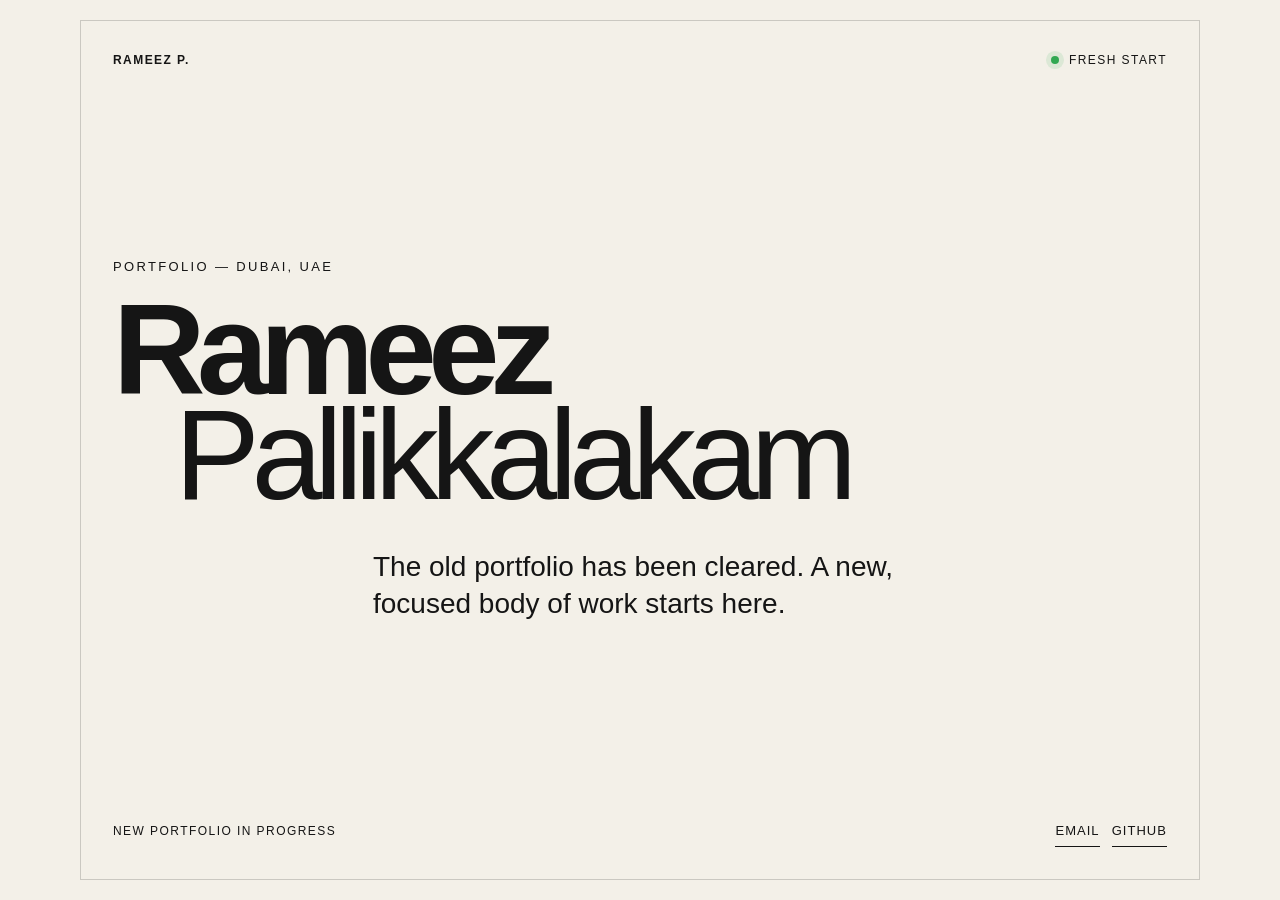
==== commit fb934fa2: "Reset portfolio to a clean starting page" ====
--- a/index.html
+++ b/index.html
@@ -3,12 +3,54 @@
 <head>
   <meta charset="utf-8">
   <meta name="viewport" content="width=device-width, initial-scale=1">
-  <meta http-equiv="refresh" content="0; url=https://vj-visual-portfolio.ikaninc.chatgpt.site/">
-  <link rel="canonical" href="https://vj-visual-portfolio.ikaninc.chatgpt.site/">
-  <title>Rameez P — Portfolio</title>
-  <script>location.replace("https://vj-visual-portfolio.ikaninc.chatgpt.site/" + location.hash);</script>
+  <meta name="description" content="Rameez Pallikkalakam — portfolio rebuild in progress.">
+  <title>Rameez Pallikkalakam — Portfolio</title>
+  <style>
+    :root { color-scheme: light; --ink:#151515; --paper:#f3f0e8; --line:rgba(21,21,21,.18); }
+    * { box-sizing:border-box; }
+    html,body { margin:0; min-height:100%; }
+    body { min-height:100vh; display:grid; place-items:center; background:var(--paper); color:var(--ink); font-family:Arial,Helvetica,sans-serif; }
+    main { width:min(1120px,calc(100% - 40px)); min-height:calc(100vh - 40px); padding:32px; border:1px solid var(--line); display:flex; flex-direction:column; justify-content:space-between; }
+    header,footer { display:flex; align-items:center; justify-content:space-between; gap:20px; font-size:12px; letter-spacing:.12em; text-transform:uppercase; }
+    .status { display:flex; align-items:center; gap:10px; }
+    .dot { width:8px; height:8px; border-radius:50%; background:#32a852; box-shadow:0 0 0 5px rgba(50,168,82,.12); }
+    section { max-width:820px; padding:80px 0; }
+    .eyebrow { margin:0 0 24px; font-size:13px; letter-spacing:.18em; text-transform:uppercase; }
+    h1 { margin:0; font-size:clamp(56px,10vw,142px); line-height:.82; letter-spacing:-.065em; font-weight:700; }
+    h1 span { display:block; margin-left:.48em; font-weight:400; }
+    .intro { max-width:560px; margin:40px 0 0 auto; font-size:clamp(18px,2.2vw,28px); line-height:1.35; }
+    nav { display:flex; flex-wrap:wrap; gap:12px; }
+    a { color:inherit; text-decoration:none; }
+    nav a { border-bottom:1px solid var(--ink); padding:8px 0; font-size:13px; letter-spacing:.08em; text-transform:uppercase; }
+    nav a:hover,nav a:focus-visible { opacity:.55; }
+    @media (max-width:640px) {
+      main { min-height:calc(100vh - 24px); width:calc(100% - 24px); padding:22px; }
+      header { align-items:flex-start; }
+      section { padding:56px 0; }
+      h1 span { margin-left:0; }
+      .intro { margin-left:0; }
+      footer { align-items:flex-end; flex-direction:column; }
+    }
+  </style>
 </head>
 <body>
-  <p>Opening <a href="https://vj-visual-portfolio.ikaninc.chatgpt.site/">Rameez P’s portfolio</a>…</p>
+  <main>
+    <header>
+      <strong>Rameez P.</strong>
+      <div class="status"><span class="dot" aria-hidden="true"></span>Fresh start</div>
+    </header>
+    <section>
+      <p class="eyebrow">Portfolio — Dubai, UAE</p>
+      <h1>Rameez <span>Pallikkalakam</span></h1>
+      <p class="intro">The old portfolio has been cleared. A new, focused body of work starts here.</p>
+    </section>
+    <footer>
+      <span>New portfolio in progress</span>
+      <nav aria-label="Contact links">
+        <a href="mailto:rameezp007@gmail.com">Email</a>
+        <a href="https://github.com/rameezp007-ctrl">GitHub</a>
+      </nav>
+    </footer>
+  </main>
 </body>
 </html>
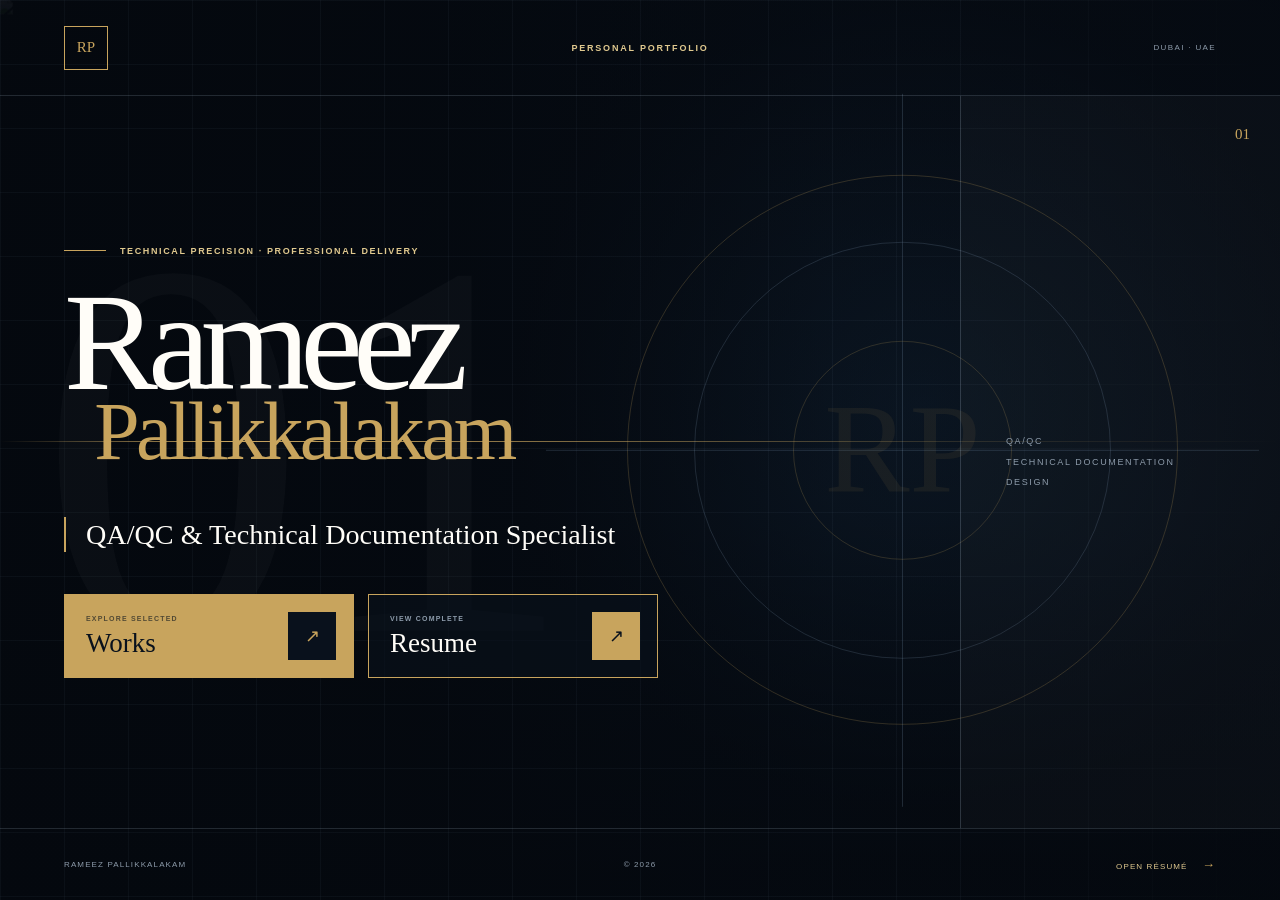
==== commit 5caa70b6: "Publish new portfolio pages" ====
--- a/index.html
+++ b/index.html
@@ -3,53 +3,49 @@
 <head>
   <meta charset="utf-8">
   <meta name="viewport" content="width=device-width, initial-scale=1">
-  <meta name="description" content="Rameez Pallikkalakam — portfolio rebuild in progress.">
+  <meta name="theme-color" content="#09111c">
+  <meta name="description" content="Personal portfolio of Rameez Pallikkalakam, QA/QC & Technical Documentation Specialist.">
   <title>Rameez Pallikkalakam — Portfolio</title>
-  <style>
-    :root { color-scheme: light; --ink:#151515; --paper:#f3f0e8; --line:rgba(21,21,21,.18); }
-    * { box-sizing:border-box; }
-    html,body { margin:0; min-height:100%; }
-    body { min-height:100vh; display:grid; place-items:center; background:var(--paper); color:var(--ink); font-family:Arial,Helvetica,sans-serif; }
-    main { width:min(1120px,calc(100% - 40px)); min-height:calc(100vh - 40px); padding:32px; border:1px solid var(--line); display:flex; flex-direction:column; justify-content:space-between; }
-    header,footer { display:flex; align-items:center; justify-content:space-between; gap:20px; font-size:12px; letter-spacing:.12em; text-transform:uppercase; }
-    .status { display:flex; align-items:center; gap:10px; }
-    .dot { width:8px; height:8px; border-radius:50%; background:#32a852; box-shadow:0 0 0 5px rgba(50,168,82,.12); }
-    section { max-width:820px; padding:80px 0; }
-    .eyebrow { margin:0 0 24px; font-size:13px; letter-spacing:.18em; text-transform:uppercase; }
-    h1 { margin:0; font-size:clamp(56px,10vw,142px); line-height:.82; letter-spacing:-.065em; font-weight:700; }
-    h1 span { display:block; margin-left:.48em; font-weight:400; }
-    .intro { max-width:560px; margin:40px 0 0 auto; font-size:clamp(18px,2.2vw,28px); line-height:1.35; }
-    nav { display:flex; flex-wrap:wrap; gap:12px; }
-    a { color:inherit; text-decoration:none; }
-    nav a { border-bottom:1px solid var(--ink); padding:8px 0; font-size:13px; letter-spacing:.08em; text-transform:uppercase; }
-    nav a:hover,nav a:focus-visible { opacity:.55; }
-    @media (max-width:640px) {
-      main { min-height:calc(100vh - 24px); width:calc(100% - 24px); padding:22px; }
-      header { align-items:flex-start; }
-      section { padding:56px 0; }
-      h1 span { margin-left:0; }
-      .intro { margin-left:0; }
-      footer { align-items:flex-end; flex-direction:column; }
-    }
-  </style>
+  <link rel="stylesheet" href="styles.css?v=cover-2">
 </head>
-<body>
-  <main>
-    <header>
-      <strong>Rameez P.</strong>
-      <div class="status"><span class="dot" aria-hidden="true"></span>Fresh start</div>
+<body class="cover-page">
+  <main class="cover" id="main">
+    <img class="cover-background" src="assets/exterior-villa.png" alt="">
+    <div class="cover-shade" aria-hidden="true"></div>
+    <div class="cover-grid" aria-hidden="true"></div>
+    <div class="cover-orbit" aria-hidden="true"><i></i><i></i><span>RP</span></div>
+
+    <header class="cover-header">
+      <a class="monogram" href="index.html" aria-label="Rameez Pallikkalakam home">RP</a>
+      <p>Personal Portfolio</p>
+      <span>Dubai · UAE</span>
     </header>
-    <section>
-      <p class="eyebrow">Portfolio — Dubai, UAE</p>
-      <h1>Rameez <span>Pallikkalakam</span></h1>
-      <p class="intro">The old portfolio has been cleared. A new, focused body of work starts here.</p>
+
+    <section class="cover-content" aria-labelledby="cover-title">
+      <p class="cover-kicker"><span></span> Technical precision · Professional delivery</p>
+      <h1 id="cover-title"><span>Rameez</span><strong>Pallikkalakam</strong></h1>
+      <p class="designation">QA/QC &amp; Technical Documentation Specialist</p>
+      <div class="cover-actions">
+        <a class="resume-button work-button" href="work.html">
+          <span><small>Explore selected</small>Works</span>
+          <b aria-hidden="true">↗</b>
+        </a>
+      <a class="resume-button" href="resume.html">
+        <span><small>View complete</small>Resume</span>
+        <b aria-hidden="true">↗</b>
+      </a>
+      </div>
     </section>
-    <footer>
-      <span>New portfolio in progress</span>
-      <nav aria-label="Contact links">
-        <a href="mailto:rameezp007@gmail.com">Email</a>
-        <a href="https://github.com/rameezp007-ctrl">GitHub</a>
-      </nav>
+
+    <aside class="cover-side" aria-label="Professional disciplines">
+      <span>01</span>
+      <p>QA/QC<br>Technical Documentation<br>Design</p>
+    </aside>
+
+    <footer class="cover-footer">
+      <p>Rameez Pallikkalakam</p>
+      <span>© 2026</span>
+      <a href="resume.html">Open résumé <b>→</b></a>
     </footer>
   </main>
 </body>
--- a/styles.css
+++ b/styles.css
@@ -0,0 +1,569 @@
+:root {
+  --night: #09111c;
+  --night-2: #0f1d2c;
+  --paper: #f3efe6;
+  --white: #fffdf8;
+  --gold: #c8a45d;
+  --gold-soft: #e0c98f;
+  --steel: #8d9baa;
+  --ink: #101a26;
+  --muted: #66707b;
+  --line: rgba(16,26,38,.15);
+  --dark-line: rgba(210,226,243,.15);
+  --serif: Georgia, "Times New Roman", serif;
+  --sans: Inter, "Segoe UI", Arial, sans-serif;
+  --gutter: clamp(22px, 5vw, 78px);
+  --max: 1480px;
+}
+
+* { box-sizing: border-box; }
+html { scroll-behavior: smooth; }
+body { margin: 0; font-family: var(--sans); color: var(--ink); background: var(--paper); }
+a { color: inherit; }
+p, h1, h2, h3 { margin-top: 0; }
+::selection { color: var(--night); background: var(--gold); }
+
+/* Cover */
+.cover-page { min-height: 100vh; background: var(--night); color: var(--white); }
+.cover { position: relative; isolation: isolate; min-height: 100svh; display: grid; grid-template-columns: 1fr minmax(210px, 25vw); grid-template-rows: 96px 1fr 72px; overflow: hidden; background: radial-gradient(circle at 72% 45%, #14283d 0, var(--night) 39%, #060b12 100%); }
+.cover-background { position: absolute; z-index: -5; inset: 0; width: 100%; height: 100%; object-fit: cover; object-position: center; filter: saturate(.8) contrast(1.04); transform: scale(1.008); }
+.cover-shade { position: absolute; z-index: -4; inset: 0; background: linear-gradient(90deg,rgba(4,8,14,.95) 0%,rgba(4,8,14,.88) 32%,rgba(4,8,14,.58) 65%,rgba(4,8,14,.64) 100%),linear-gradient(0deg,rgba(4,8,14,.72) 0%,transparent 42%,rgba(4,8,14,.2) 100%); }
+.cover-grid { position: absolute; z-index: -2; inset: 0; opacity: .7; background-image: linear-gradient(rgba(142,169,198,.075) 1px,transparent 1px),linear-gradient(90deg,rgba(142,169,198,.075) 1px,transparent 1px); background-size: 64px 64px; mask-image: linear-gradient(90deg,#000 0 76%,transparent); }
+.cover::before { content: ""; position: absolute; z-index: -1; left: 0; right: 0; top: 49%; height: 1px; background: linear-gradient(90deg,transparent,var(--gold) 18%,rgba(200,164,93,.18) 74%,transparent); }
+.cover::after { content: "01"; position: absolute; z-index: -1; left: clamp(16px,3vw,52px); top: 50%; color: rgba(255,255,255,.025); font-family: var(--serif); font-size: min(42vw,660px); line-height: .6; transform: translateY(-50%); }
+.cover-header { grid-column: 1 / -1; display: grid; grid-template-columns: 1fr auto 1fr; align-items: center; padding: 0 var(--gutter); border-bottom: 1px solid var(--dark-line); }
+.monogram { width: 44px; height: 44px; display: grid; place-items: center; border: 1px solid var(--gold); color: var(--gold); font-family: var(--serif); font-size: 15px; text-decoration: none; }
+.cover-header p { margin: 0; color: var(--gold-soft); font-size: 9px; font-weight: 700; letter-spacing: .2em; text-transform: uppercase; }
+.cover-header > span { justify-self: end; color: var(--steel); font-size: 8px; letter-spacing: .17em; text-transform: uppercase; }
+.cover-content { align-self: center; max-width: 1090px; padding: 70px var(--gutter); }
+.cover-kicker { display: flex; align-items: center; gap: 14px; margin-bottom: 35px; color: var(--gold-soft); font-size: 9px; font-weight: 700; letter-spacing: .18em; text-transform: uppercase; }
+.cover-kicker span { width: 42px; height: 1px; background: var(--gold); }
+.cover h1 { position: relative; margin: 0; font-family: var(--serif); font-size: clamp(74px, 11vw, 178px); font-weight: 400; letter-spacing: -.07em; line-height: .72; }
+.cover h1 span, .cover h1 strong { display: block; font-weight: 400; }
+.cover h1 strong { margin: .14em 0 0 .37em; color: var(--gold); font-size: .58em; letter-spacing: -.045em; }
+.designation { max-width: 700px; margin: 55px 0 0; padding-left: 20px; border-left: 2px solid var(--gold); font-family: var(--serif); font-size: clamp(19px,2.2vw,31px); line-height: 1.25; }
+.resume-button { width: min(340px,100%); display: flex; justify-content: space-between; align-items: center; gap: 26px; margin-top: 42px; padding: 17px 17px 17px 21px; border: 1px solid var(--gold); background: rgba(9,17,28,.6); color: var(--white); text-decoration: none; transition: background .3s,color .3s,transform .3s; }
+.resume-button > span { display: grid; font-family: var(--serif); font-size: 27px; line-height: 1; }
+.resume-button small { margin-bottom: 8px; color: var(--steel); font-family: var(--sans); font-size: 7px; font-weight: 700; letter-spacing: .17em; text-transform: uppercase; }
+.resume-button b { width: 48px; height: 48px; display: grid; place-items: center; background: var(--gold); color: var(--night); font-size: 18px; font-weight: 400; transition: transform .3s; }
+.resume-button:hover, .resume-button:focus-visible { background: var(--gold); color: var(--night); transform: translateY(-3px); }
+.resume-button:hover small { color: rgba(9,17,28,.62); }
+.resume-button:hover b { background: var(--night); color: var(--gold); transform: translate(2px,-2px); }
+.cover-actions { display: grid; grid-template-columns: repeat(2,minmax(240px,290px)); gap: 14px; margin-top: 42px; }
+.cover-actions .resume-button { width: min(290px,100%); margin-top: 0; }
+.cover-actions .work-button { background: var(--gold); color: var(--night); }
+.cover-actions .work-button small { color: rgba(9,17,28,.62); }
+.cover-actions .work-button b { background: var(--night); color: var(--gold); }
+.cover-actions .work-button:hover { background: var(--white); }
+.cover-side { position: relative; display: flex; flex-direction: column; justify-content: center; padding: 45px; border-left: 1px solid var(--dark-line); background: rgba(255,255,255,.018); }
+.cover-side > span { position: absolute; right: 30px; top: 30px; color: var(--gold); font-family: var(--serif); font-size: 15px; }
+.cover-side p { margin: 0; color: var(--steel); font-size: 9px; letter-spacing: .18em; line-height: 2.3; text-transform: uppercase; }
+.cover-orbit { position: absolute; z-index: -1; width: min(43vw,640px); aspect-ratio: 1; right: 8vw; top: 50%; border: 1px solid rgba(200,164,93,.22); border-radius: 50%; transform: translateY(-50%); }
+.cover-orbit::before, .cover-orbit::after { content: ""; position: absolute; inset: 12%; border: 1px solid rgba(142,169,198,.18); border-radius: 50%; }
+.cover-orbit::after { inset: 30%; border-color: rgba(200,164,93,.2); }
+.cover-orbit i { position: absolute; background: rgba(142,169,198,.2); }
+.cover-orbit i:first-child { width: 130%; height: 1px; left: -15%; top: 50%; }
+.cover-orbit i:nth-child(2) { width: 1px; height: 130%; left: 50%; top: -15%; }
+.cover-orbit span { position: absolute; left: 50%; top: 50%; color: rgba(200,164,93,.08); font-family: var(--serif); font-size: clamp(70px,10vw,160px); transform: translate(-50%,-50%); }
+.cover-footer { grid-column: 1 / -1; display: grid; grid-template-columns: 1fr auto 1fr; align-items: center; padding: 0 var(--gutter); border-top: 1px solid var(--dark-line); color: var(--steel); font-size: 8px; letter-spacing: .14em; text-transform: uppercase; }
+.cover-footer p { margin: 0; }.cover-footer > span { justify-self: center; }.cover-footer a { justify-self: end; color: var(--gold-soft); text-decoration: none; }.cover-footer a b { margin-left: 11px; color: var(--gold); font-size: 13px; }
+
+/* Resume navigation and masthead */
+.resume-page { min-height: 100vh; }
+.resume-nav { position: sticky; z-index: 20; top: 0; height: 74px; display: grid; grid-template-columns: 1fr auto 1fr; align-items: center; padding: 0 var(--gutter); border-bottom: 1px solid var(--dark-line); background: rgba(9,17,28,.97); color: var(--white); backdrop-filter: blur(12px); }
+.resume-nav .monogram { width: 40px; height: 40px; }
+.back-home, .download-resume { text-decoration: none; text-transform: uppercase; font-size: 8px; font-weight: 700; letter-spacing: .15em; }
+.back-home { justify-self: center; color: var(--gold-soft); }.back-home span { margin-right: 10px; }
+.download-resume { justify-self: end; color: var(--steel); }.download-resume span { margin-left: 9px; color: var(--gold); }
+.resume-masthead { position: relative; isolation: isolate; overflow: hidden; padding: clamp(75px,9vw,140px) var(--gutter) clamp(70px,8vw,120px); background: var(--night); color: var(--white); }
+.resume-masthead::after { content: "CV"; position: absolute; z-index: -1; right: -1vw; bottom: -15%; color: rgba(255,255,255,.025); font-family: var(--serif); font-size: min(42vw,610px); line-height: .7; }
+.resume-mast-grid { position: absolute; z-index: -2; inset: 0; opacity: .7; background-image: linear-gradient(rgba(142,169,198,.07) 1px,transparent 1px),linear-gradient(90deg,rgba(142,169,198,.07) 1px,transparent 1px); background-size: 58px 58px; mask-image: linear-gradient(90deg,#000,transparent); }
+.resume-masthead > *:not(.resume-mast-grid) { max-width: var(--max); margin-left: auto; margin-right: auto; }
+.resume-label { margin-bottom: 34px; color: var(--gold-soft); font-size: 9px; font-weight: 700; letter-spacing: .18em; text-transform: uppercase; }
+.resume-masthead h1 { margin-bottom: 35px; font-family: var(--serif); font-size: clamp(60px,9vw,142px); font-weight: 400; letter-spacing: -.065em; line-height: .77; }
+.resume-masthead h1 span { margin-left: clamp(0px,5vw,80px); color: var(--gold); font-size: .66em; }
+.resume-designation { margin-bottom: 13px; padding-left: 18px; border-left: 2px solid var(--gold); font-family: var(--serif); font-size: clamp(19px,2.4vw,33px); }
+.resume-specialisms { color: var(--gold-soft); font-size: 9px; font-weight: 700; letter-spacing: .1em; line-height: 1.8; text-transform: uppercase; }
+.resume-contact-source { max-width: var(--max); margin-top: 39px !important; padding-top: 25px; border-top: 1px solid var(--dark-line); color: var(--steel); font-size: 10px; line-height: 1.7; }
+.resume-contact-source p { margin: 0 0 3px; }.resume-contact-source a { color: #dce5ef; text-decoration: none; }
+
+/* Resume document */
+.resume-content { max-width: var(--max); display: grid; grid-template-columns: 245px minmax(0,1fr); gap: clamp(45px,7vw,105px); margin: 0 auto; padding: clamp(72px,8vw,125px) var(--gutter); }
+.resume-index { position: sticky; top: 105px; align-self: start; }
+.resume-index > p { margin-bottom: 20px; color: var(--muted); font-size: 8px; font-weight: 700; letter-spacing: .15em; text-transform: uppercase; }
+.resume-index nav { display: grid; border-top: 1px solid var(--line); }
+.resume-index a { display: grid; grid-template-columns: 28px 1fr; gap: 10px; padding: 12px 0; border-bottom: 1px solid var(--line); color: var(--gold); text-decoration: none; font-family: var(--serif); font-size: 12px; }
+.resume-index a span { color: var(--muted); font-family: var(--sans); font-size: 8px; font-weight: 700; letter-spacing: .09em; text-transform: uppercase; transition: color .2s; }
+.resume-index a:hover span { color: var(--night); }
+.resume-document { min-width: 0; }
+.resume-section { padding-bottom: clamp(68px,8vw,118px); scroll-margin-top: 100px; }
+.resume-section > header { display: grid; grid-template-columns: 58px auto 1fr; gap: 18px; align-items: center; margin-bottom: 36px; }
+.resume-section > header::after { content: ""; height: 1px; background: var(--line); }
+.resume-section > header span { color: var(--gold); font-family: var(--serif); font-size: 21px; }
+.resume-section h2 { margin: 0; font-size: 10px; letter-spacing: .17em; text-transform: uppercase; }
+.summary-copy { margin: 0; font-family: var(--serif); font-size: clamp(20px,2.25vw,32px); line-height: 1.5; letter-spacing: -.018em; }
+.core-skills { display: grid; grid-template-columns: 1fr 1fr; border-top: 1px solid var(--line); border-left: 1px solid var(--line); }
+.core-skills article { min-height: 210px; padding: 26px; border-right: 1px solid var(--line); border-bottom: 1px solid var(--line); background: rgba(255,255,255,.42); }
+.core-skills article p { margin: 0; color: #424d5a; font-size: 12px; line-height: 1.75; }
+.core-skills strong { display: block; margin-bottom: 11px; color: var(--night); font-size: 9px; letter-spacing: .1em; }
+.core-skills .software-line { grid-column: 1 / -1; min-height: 0; background: var(--night); }
+.core-skills .software-line p { color: #c6d0db; }.core-skills .software-line strong { color: var(--gold); }
+.experience-timeline { position: relative; padding-left: 37px; border-left: 1px solid var(--gold); }
+.experience-timeline > article { position: relative; padding: 0 0 67px 16px; }
+.experience-timeline > article:last-child { padding-bottom: 0; }
+.experience-timeline > article::before { content: ""; position: absolute; width: 10px; height: 10px; left: -59px; top: 6px; border: 2px solid var(--gold); background: var(--paper); transform: rotate(45deg); }
+.experience-timeline h3 { margin-bottom: 25px; font-family: var(--serif); font-size: clamp(21px,2.2vw,31px); font-weight: 400; line-height: 1.35; }
+.experience-timeline time { display: block; margin-top: 8px; color: var(--gold); font-family: var(--sans); font-size: 9px; font-weight: 700; letter-spacing: .12em; text-transform: uppercase; }
+.experience-timeline ul { margin: 0; padding: 0; list-style: none; }
+.experience-timeline li { position: relative; margin-bottom: 11px; padding-left: 19px; color: #46515e; font-size: 12px; line-height: 1.65; }
+.experience-timeline li::before { content: ""; position: absolute; left: 0; top: .75em; width: 7px; height: 1px; background: var(--gold); }
+.education-list { border-top: 1px solid var(--line); }
+.education-list p { margin: 0; padding: 21px 0; border-bottom: 1px solid var(--line); font-family: var(--serif); font-size: clamp(17px,1.8vw,24px); }
+.capability-list { display: grid; grid-template-columns: 1fr 1fr; border-top: 1px solid var(--line); border-left: 1px solid var(--line); }
+.capability-list p { margin: 0; padding: 23px; border-right: 1px solid var(--line); border-bottom: 1px solid var(--line); background: rgba(255,255,255,.4); color: #46515e; font-size: 12px; line-height: 1.65; }
+.capability-list strong { color: var(--night); }
+.languages-section > p { margin: 0; padding: 25px 28px; border-left: 3px solid var(--gold); background: var(--night); color: var(--white); font-family: var(--serif); font-size: clamp(18px,2vw,27px); }
+.resume-footer { display: flex; justify-content: space-between; gap: 30px; padding: 35px var(--gutter); border-top: 1px solid var(--dark-line); background: var(--night); color: var(--steel); font-size: 8px; letter-spacing: .13em; text-transform: uppercase; }
+.resume-footer p { margin: 0; }.resume-footer a { color: var(--gold-soft); text-decoration: none; }
+
+@media (max-width: 900px) {
+  .cover { grid-template-columns: 1fr 150px; }
+  .cover-orbit { width: 58vw; right: -2vw; }
+  .cover-side { padding: 25px; }
+  .resume-content { grid-template-columns: 1fr; }
+  .resume-index { position: static; }
+  .resume-index nav { display: flex; gap: 18px; overflow-x: auto; }
+  .resume-index a { min-width: max-content; border-bottom: 0; }
+}
+
+@media (max-width: 680px) {
+  .cover { grid-template-columns: 1fr; grid-template-rows: 78px 1fr 62px; }
+  .cover-header { grid-template-columns: 1fr 1fr; }
+  .cover-header p { justify-self: end; }.cover-header > span { display: none; }
+  .cover-content { padding-top: 55px; padding-bottom: 55px; }
+  .cover h1 { font-size: clamp(64px,20vw,100px); line-height: .76; }.cover h1 strong { margin-left: 0; font-size: .53em; line-height: .92; }
+  .designation { margin-top: 42px; }
+  .cover-side { display: none; }.cover-orbit { width: 96vw; right: -48vw; opacity: .65; }
+  .cover-background { object-position: 61% center; }
+  .cover-shade { background: linear-gradient(90deg,rgba(4,8,14,.94),rgba(4,8,14,.7)),linear-gradient(0deg,rgba(4,8,14,.74),transparent 55%); }
+  .cover-footer { grid-template-columns: 1fr auto; }.cover-footer > span { display: none; }
+  .resume-nav { grid-template-columns: auto 1fr; gap: 18px; }.back-home { justify-self: end; }.download-resume { display: none; }
+  .resume-masthead h1 { font-size: clamp(55px,17vw,84px); line-height: .82; }.resume-masthead h1 span { margin-left: 0; font-size: .57em; }
+  .resume-specialisms { line-height: 2; }
+  .resume-contact-source { font-size: 9px; word-break: break-word; }
+  .resume-section > header { grid-template-columns: 38px auto 1fr; gap: 10px; }.resume-section > header span { font-size: 17px; }
+  .core-skills, .capability-list { grid-template-columns: 1fr; }.core-skills .software-line { grid-column: 1; }.core-skills article { min-height: 0; }
+  .experience-timeline { padding-left: 20px; }.experience-timeline > article { padding-left: 5px; }.experience-timeline > article::before { left: -43px; }
+  .resume-footer { flex-direction: column; gap: 10px; }
+}
+
+@media (prefers-reduced-motion: reduce) {
+  html { scroll-behavior: auto; }
+  *, *::before, *::after { transition-duration: .01ms !important; }
+}
+
+/* Resume redesign — premium technical dossier */
+.resume-v2 { background: #e8e6df; color: var(--ink); }
+.resume-v2 .resume-nav { height: 76px; grid-template-columns: auto 1fr auto; gap: 28px; }
+.resume-v2 .resume-nav > p { margin: 0; color: #d9e1ea; font-size: 8px; font-weight: 700; letter-spacing: .14em; text-transform: uppercase; }
+.resume-v2 .resume-nav > p span { margin: 0 8px; color: var(--gold); }
+.resume-nav-actions { display: flex; align-items: center; gap: 8px; }
+.resume-nav-actions a { padding: 9px 13px; border: 1px solid var(--dark-line); color: #d9e1ea; text-decoration: none; font-size: 8px; font-weight: 700; letter-spacing: .13em; text-transform: uppercase; }
+.resume-nav-actions .nav-download { border-color: var(--gold); color: var(--gold-soft); }
+.resume-nav-actions .nav-download span { margin-left: 8px; color: var(--gold); }
+
+.cv-hero { position: relative; isolation: isolate; min-height: calc(100svh - 76px); display: grid; grid-template-rows: 1fr auto; overflow: hidden; background: var(--night); color: var(--white); }
+.cv-hero-art { position: absolute; z-index: -4; inset: 0; width: 100%; height: 100%; object-fit: cover; object-position: center; filter: saturate(.55) contrast(1.08); }
+.cv-hero-shade { position: absolute; z-index: -3; inset: 0; background: linear-gradient(90deg,rgba(5,11,18,.97) 0%,rgba(5,11,18,.92) 42%,rgba(5,11,18,.65) 71%,rgba(5,11,18,.77) 100%),linear-gradient(0deg,rgba(5,11,18,.74),transparent 44%); }
+.cv-blueprint { position: absolute; z-index: -2; inset: 0; opacity: .48; background-image: linear-gradient(rgba(149,177,206,.1) 1px,transparent 1px),linear-gradient(90deg,rgba(149,177,206,.1) 1px,transparent 1px); background-size: 52px 52px; mask-image: linear-gradient(90deg,black,transparent 78%); }
+.cv-hero-inner { width: 100%; max-width: var(--max); display: grid; grid-template-columns: 1.25fr .75fr; gap: clamp(50px,8vw,125px); align-items: center; margin: 0 auto; padding: clamp(72px,8vw,120px) var(--gutter); }
+.cv-overline { display: flex; align-items: center; gap: 14px; margin-bottom: 34px; color: var(--gold-soft); font-size: 8px; font-weight: 700; letter-spacing: .18em; text-transform: uppercase; }
+.cv-overline span { width: 38px; height: 1px; background: var(--gold); }
+.cv-name-block h1 { margin: 0; font-family: var(--serif); font-size: clamp(66px,8.2vw,132px); font-weight: 400; line-height: .75; letter-spacing: -.065em; }
+.cv-name-block h1 strong { display: inline-block; margin: .18em 0 0 .25em; color: var(--gold); font-size: .64em; font-weight: 400; }
+.cv-title { margin: 48px 0 0; padding-left: 18px; border-left: 2px solid var(--gold); font-family: var(--serif); font-size: clamp(19px,2.2vw,31px); line-height: 1.25; }
+.cv-disciplines { max-width: 760px; margin: 19px 0 0; color: var(--gold-soft); font-size: 8px; font-weight: 700; letter-spacing: .1em; line-height: 2; text-transform: uppercase; }
+.cv-contact-card { position: relative; padding: 25px; border: 1px solid rgba(200,164,93,.58); background: rgba(7,17,31,.76); box-shadow: 0 28px 80px rgba(0,0,0,.28); backdrop-filter: blur(13px); }
+.cv-contact-card::before, .cv-contact-card::after { content: ""; position: absolute; width: 40px; height: 40px; }
+.cv-contact-card::before { left: -9px; top: -9px; border-left: 2px solid var(--gold); border-top: 2px solid var(--gold); }
+.cv-contact-card::after { right: -9px; bottom: -9px; border-right: 2px solid var(--gold); border-bottom: 2px solid var(--gold); }
+.cv-card-top { display: flex; justify-content: space-between; align-items: center; padding-bottom: 20px; border-bottom: 1px solid var(--dark-line); }
+.cv-card-top span { color: var(--gold-soft); font-size: 7px; font-weight: 700; letter-spacing: .17em; text-transform: uppercase; }
+.cv-card-top b { width: 42px; height: 42px; display: grid; place-items: center; border: 1px solid var(--gold); color: var(--gold); font-family: var(--serif); font-size: 14px; font-weight: 400; }
+.cv-contact-list { margin-top: 15px; }
+.cv-contact-list p { display: grid; grid-template-columns: 70px 1fr; gap: 12px; margin: 0; padding: 9px 0; border-bottom: 1px solid var(--dark-line); color: #e0e7ee; font-size: 9px; line-height: 1.45; overflow-wrap: anywhere; }
+.cv-contact-list p:last-child { border-bottom: 0; }
+.cv-contact-list small { color: var(--gold); font-size: 7px; font-weight: 700; letter-spacing: .11em; text-transform: uppercase; }
+.cv-contact-list a { color: inherit; text-decoration: none; }
+.cv-hero-footer { display: grid; grid-template-columns: repeat(4,1fr); padding: 0 var(--gutter); border-top: 1px solid var(--dark-line); background: rgba(5,11,18,.72); }
+.cv-hero-footer span { padding: 18px 20px; border-right: 1px solid var(--dark-line); color: var(--steel); text-align: center; font-size: 7px; font-weight: 700; letter-spacing: .16em; text-transform: uppercase; }
+.cv-hero-footer span:last-child { border-right: 0; }
+
+.cv-layout { max-width: var(--max); display: grid; grid-template-columns: 190px minmax(0,1fr); gap: clamp(42px,6vw,92px); margin: 0 auto; padding: clamp(78px,8vw,125px) var(--gutter); }
+.cv-rail { position: sticky; top: 106px; align-self: start; }
+.cv-rail > p { margin-bottom: 18px; color: var(--muted); font-size: 7px; font-weight: 800; letter-spacing: .17em; text-transform: uppercase; }
+.cv-rail nav { display: grid; border-top: 1px solid var(--line); }
+.cv-rail nav a { display: grid; grid-template-columns: 29px 1fr; align-items: center; gap: 9px; padding: 12px 0; border-bottom: 1px solid var(--line); text-decoration: none; }
+.cv-rail nav b { color: var(--gold); font-family: var(--serif); font-size: 12px; font-weight: 400; }
+.cv-rail nav span { color: var(--muted); font-size: 8px; font-weight: 700; letter-spacing: .08em; text-transform: uppercase; transition: color .2s,transform .2s; }
+.cv-rail nav a:hover span { color: var(--night); transform: translateX(3px); }
+.rail-download { display: flex; justify-content: space-between; align-items: center; gap: 14px; margin-top: 25px; padding: 12px 13px; background: var(--night); color: var(--white); text-decoration: none; }
+.rail-download span { font-size: 7px; font-weight: 700; letter-spacing: .1em; text-transform: uppercase; }.rail-download b { color: var(--gold); font-weight: 400; }
+.cv-document { min-width: 0; }
+.cv-section { padding: 0 0 clamp(80px,9vw,140px); scroll-margin-top: 105px; }
+.cv-heading { display: grid; grid-template-columns: 55px 1fr; gap: 17px; align-items: start; margin-bottom: 36px; }
+.cv-heading > span { color: var(--gold); font-family: var(--serif); font-size: 25px; line-height: 1; }
+.cv-heading > div { display: flex; justify-content: space-between; gap: 28px; align-items: baseline; padding-bottom: 16px; border-bottom: 1px solid var(--line); }
+.cv-heading p { margin: 0; color: var(--muted); font-size: 7px; font-weight: 700; letter-spacing: .13em; text-transform: uppercase; }
+.cv-heading h2 { margin: 0; font-size: 10px; letter-spacing: .15em; text-transform: uppercase; }
+.summary-panel { position: relative; overflow: hidden; padding: clamp(32px,5vw,67px); border: 1px solid var(--line); background: #f8f5ed; box-shadow: 0 18px 60px rgba(16,26,38,.06); }
+.summary-panel::after { content: ""; position: absolute; right: -70px; bottom: -90px; width: 220px; height: 220px; border: 1px solid rgba(200,164,93,.3); border-radius: 50%; box-shadow: 0 0 0 36px rgba(200,164,93,.04),0 0 0 72px rgba(200,164,93,.025); }
+.summary-mark { position: absolute; left: 23px; top: 6px; color: rgba(200,164,93,.23); font-family: var(--serif); font-size: 100px; line-height: 1; }
+.summary-panel p { position: relative; z-index: 1; margin: 0; font-family: var(--serif); font-size: clamp(19px,2vw,30px); line-height: 1.53; letter-spacing: -.015em; }
+
+.cv-skills { margin-left: calc(-1 * clamp(20px,3vw,45px)); margin-right: calc(-1 * clamp(20px,3vw,45px)); padding: clamp(48px,6vw,78px) clamp(20px,3vw,45px); background: var(--night); color: var(--white); }
+.cv-heading.light > div { border-color: var(--dark-line); }.cv-heading.light p { color: var(--steel); }.cv-heading.light h2 { color: var(--white); }
+.cv-skill-grid { display: grid; grid-template-columns: 1fr 1fr; border-top: 1px solid var(--dark-line); border-left: 1px solid var(--dark-line); }
+.cv-skill-grid article { min-height: 255px; display: grid; grid-template-columns: 35px 1fr; gap: 18px; padding: 26px; border-right: 1px solid var(--dark-line); border-bottom: 1px solid var(--dark-line); transition: background .25s; }
+.cv-skill-grid article:hover { background: var(--night-2); }
+.cv-skill-grid article > span { color: var(--gold); font-family: var(--serif); }
+.cv-skill-grid h3 { margin-bottom: 16px; color: var(--gold-soft); font-size: 9px; letter-spacing: .11em; line-height: 1.45; }
+.cv-skill-grid p { margin: 0; color: #aeb9c5; font-size: 11px; line-height: 1.75; }
+.cv-software { margin-top: 18px; padding: 22px 25px; border: 1px solid rgba(200,164,93,.46); background: rgba(200,164,93,.05); }
+.cv-software p { margin: 0; color: #c6d0da; font-size: 10px; line-height: 1.8; }.cv-software strong { color: var(--gold); }
+
+.cv-experience { padding-top: clamp(80px,9vw,140px); }
+.cv-timeline { position: relative; }
+.cv-timeline::before { content: ""; position: absolute; left: 21px; top: 0; bottom: 0; width: 1px; background: var(--gold); }
+.cv-job { position: relative; margin-bottom: 30px; padding: 0 0 0 70px; }
+.cv-job::before { content: ""; position: absolute; left: 15px; top: 25px; width: 11px; height: 11px; border: 2px solid var(--gold); background: #e8e6df; transform: rotate(45deg); }
+.cv-job header { position: relative; padding: 27px 32px; border: 1px solid var(--line); border-bottom: 0; background: #f8f5ed; }
+.job-number { margin-bottom: 12px; color: var(--gold); font-size: 7px; font-weight: 800; letter-spacing: .14em; text-transform: uppercase; }
+.cv-job h3 { max-width: 820px; margin: 0; font-family: var(--serif); font-size: clamp(20px,2.1vw,30px); font-weight: 400; line-height: 1.28; }
+.cv-job time { position: absolute; right: 28px; top: 28px; padding: 7px 9px; border: 1px solid var(--gold); color: #7f6124; font-size: 7px; font-weight: 800; letter-spacing: .11em; text-transform: uppercase; }
+.job-list { margin: 0; padding: 27px 32px 28px 51px; border: 1px solid var(--line); background: #fffdf8; }
+.job-list li { margin-bottom: 11px; padding-left: 6px; color: #48535f; font-size: 11px; line-height: 1.64; break-inside: avoid; }
+.job-list li::marker { color: var(--gold); }
+.job-list-major { columns: 2; column-gap: 55px; }
+
+.cv-education { margin-left: calc(-1 * clamp(20px,3vw,45px)); margin-right: calc(-1 * clamp(20px,3vw,45px)); padding: clamp(52px,6vw,82px) clamp(20px,3vw,45px); background: #132238; color: var(--white); }
+.education-cards { display: grid; grid-template-columns: repeat(3,1fr); border-top: 1px solid var(--dark-line); border-left: 1px solid var(--dark-line); }
+.education-cards article { min-height: 225px; display: flex; flex-direction: column; justify-content: space-between; padding: 25px; border-right: 1px solid var(--dark-line); border-bottom: 1px solid var(--dark-line); }
+.education-cards span { color: var(--gold); font-family: var(--serif); font-size: 34px; }
+.education-cards p { margin: 30px 0 0; color: #d8e0e9; font-family: var(--serif); font-size: 18px; line-height: 1.45; }
+.cv-capabilities { padding-top: clamp(80px,9vw,140px); }
+.capability-cards { display: grid; grid-template-columns: 1fr 1fr; border-top: 1px solid var(--line); border-left: 1px solid var(--line); }
+.capability-cards article { min-height: 160px; display: grid; grid-template-columns: 36px 1fr; gap: 18px; padding: 24px; border-right: 1px solid var(--line); border-bottom: 1px solid var(--line); background: #f8f5ed; transition: transform .22s,box-shadow .22s; }
+.capability-cards article:hover { position: relative; z-index: 2; transform: translateY(-3px); box-shadow: 0 14px 35px rgba(16,26,38,.09); }
+.capability-cards article > span { color: var(--gold); font-family: var(--serif); }
+.capability-cards p { margin: 0; color: #4a5561; font-size: 11px; line-height: 1.68; }.capability-cards strong { color: var(--night); }
+.cv-finish { position: relative; overflow: hidden; display: grid; grid-template-columns: 1fr auto; gap: 45px; align-items: end; padding: clamp(42px,6vw,72px); background: var(--gold); color: var(--night); scroll-margin-top: 105px; }
+.cv-finish::after { content: "06"; position: absolute; right: 2%; bottom: -22%; color: rgba(9,17,28,.07); font-family: var(--serif); font-size: clamp(120px,19vw,270px); line-height: .8; }
+.cv-finish > * { position: relative; z-index: 1; }
+.cv-finish p { margin-bottom: 15px; font-size: 7px; font-weight: 800; letter-spacing: .16em; text-transform: uppercase; }
+.cv-finish h2 { max-width: 750px; margin: 0; font-family: var(--serif); font-size: clamp(28px,4vw,55px); font-weight: 400; line-height: 1.12; }
+.finish-actions { display: grid; gap: 8px; }
+.finish-actions a { min-width: 180px; display: flex; justify-content: space-between; gap: 20px; padding: 12px 14px; border: 1px solid rgba(9,17,28,.35); text-decoration: none; font-size: 7px; font-weight: 800; letter-spacing: .1em; text-transform: uppercase; }
+.finish-actions a:first-child { background: var(--night); color: var(--white); border-color: var(--night); }.finish-actions span { color: var(--gold); }
+.cv-footer { display: grid; grid-template-columns: 1fr auto 1fr; align-items: center; gap: 30px; padding: 34px var(--gutter); background: #050b12; color: var(--steel); }
+.cv-footer > div { display: flex; align-items: center; gap: 13px; }.cv-footer .monogram { width: 38px; height: 38px; }
+.cv-footer p { margin: 0; font-size: 8px; letter-spacing: .09em; text-transform: uppercase; }.cv-footer small { color: #647485; font-size: 7px; }
+.cv-footer > p { justify-self: center; }.cv-footer > a { justify-self: end; color: var(--gold-soft); text-decoration: none; font-size: 8px; text-transform: uppercase; }
+
+@media (max-width: 1050px) {
+  .cv-hero-inner { grid-template-columns: 1fr .65fr; }
+  .cv-layout { grid-template-columns: 150px minmax(0,1fr); gap: 38px; }
+  .cv-job time { position: static; display: inline-block; margin-top: 15px; }
+  .job-list-major { columns: 1; }
+}
+
+@media (max-width: 800px) {
+  .resume-v2 .resume-nav > p { display: none; }
+  .resume-v2 .resume-nav { grid-template-columns: 1fr auto; }
+  .cv-hero { min-height: auto; }
+  .cv-hero-inner { grid-template-columns: 1fr; }
+  .cv-name-block { padding-top: 20px; }
+  .cv-contact-card { max-width: 620px; }
+  .cv-layout { grid-template-columns: 1fr; }
+  .cv-rail { position: static; }
+  .cv-rail nav { display: flex; gap: 15px; overflow-x: auto; padding-bottom: 8px; }
+  .cv-rail nav a { min-width: max-content; border-bottom: 0; }
+  .rail-download { max-width: 200px; }
+  .education-cards { grid-template-columns: 1fr; }
+  .education-cards article { min-height: 160px; }
+  .cv-footer { grid-template-columns: 1fr auto; }.cv-footer > p { display: none; }
+}
+
+@media (max-width: 590px) {
+  .resume-nav-actions > a:first-child { display: none; }
+  .resume-nav-actions .nav-download { padding: 8px 9px; }
+  .cv-hero-inner { padding-top: 72px; padding-bottom: 72px; }
+  .cv-name-block h1 { font-size: clamp(57px,17vw,82px); line-height: .8; }.cv-name-block h1 strong { margin-left: 0; font-size: .55em; }
+  .cv-title { margin-top: 38px; }
+  .cv-contact-card { padding: 20px; }
+  .cv-contact-list p { grid-template-columns: 60px 1fr; }
+  .cv-hero-footer { grid-template-columns: 1fr 1fr; }.cv-hero-footer span:nth-child(2) { border-right: 0; }.cv-hero-footer span:nth-child(-n+2) { border-bottom: 1px solid var(--dark-line); }
+  .cv-heading { grid-template-columns: 37px 1fr; gap: 10px; }.cv-heading > span { font-size: 19px; }.cv-heading > div { display: grid; gap: 6px; }
+  .summary-panel { padding: 42px 24px 28px; }.summary-mark { left: 12px; }
+  .cv-skill-grid, .capability-cards { grid-template-columns: 1fr; }.cv-skill-grid article { min-height: 0; padding: 23px 19px; }
+  .cv-job { padding-left: 42px; }.cv-timeline::before { left: 13px; }.cv-job::before { left: 7px; }.cv-job header,.job-list { padding-left: 20px; padding-right: 20px; }
+  .cv-finish { grid-template-columns: 1fr; align-items: start; padding: 35px 24px; }
+  .finish-actions { max-width: 220px; }
+  .cv-footer > div p { display: none; }
+}
+
+/* Résumé scroll motion */
+.reading-progress { position: fixed; z-index: 1000; inset: 0 0 auto; height: 3px; pointer-events: none; background: rgba(255,255,255,.08); }
+.reading-progress span { width: 100%; height: 100%; display: block; background: linear-gradient(90deg,var(--gold),#f3deb0); transform: scaleX(0); transform-origin: left center; will-change: transform; }
+.cv-hero-art { transform: scale(1.045); will-change: transform; }
+
+.motion-enabled .cv-overline,
+.motion-enabled .cv-name-block h1,
+.motion-enabled .cv-title,
+.motion-enabled .cv-disciplines,
+.motion-enabled .cv-contact-card,
+.motion-enabled .cv-hero-footer span {
+  opacity: 0;
+  transform: translate3d(0,28px,0);
+}
+.motion-enabled .cv-overline { transition: opacity .7s .08s ease,transform .7s .08s cubic-bezier(.2,.75,.2,1); }
+.motion-enabled .cv-name-block h1 { transition: opacity .85s .18s ease,transform .85s .18s cubic-bezier(.2,.75,.2,1); }
+.motion-enabled .cv-title { transition: opacity .7s .36s ease,transform .7s .36s cubic-bezier(.2,.75,.2,1); }
+.motion-enabled .cv-disciplines { transition: opacity .7s .48s ease,transform .7s .48s cubic-bezier(.2,.75,.2,1); }
+.motion-enabled .cv-contact-card { transform: translate3d(34px,0,0) scale(.97); transition: opacity .85s .31s ease,transform .85s .31s cubic-bezier(.2,.75,.2,1); }
+.motion-enabled .cv-hero-footer span { transition: opacity .55s ease,transform .55s cubic-bezier(.2,.75,.2,1); }
+.motion-enabled .cv-hero-footer span:nth-child(1) { transition-delay: .5s; }.motion-enabled .cv-hero-footer span:nth-child(2) { transition-delay: .57s; }.motion-enabled .cv-hero-footer span:nth-child(3) { transition-delay: .64s; }.motion-enabled .cv-hero-footer span:nth-child(4) { transition-delay: .71s; }
+.motion-enabled .cv-ready .cv-overline,
+.motion-enabled .cv-ready .cv-name-block h1,
+.motion-enabled .cv-ready .cv-title,
+.motion-enabled .cv-ready .cv-disciplines,
+.motion-enabled .cv-ready .cv-contact-card,
+.motion-enabled .cv-ready .cv-hero-footer span { opacity: 1; transform: translate3d(0,0,0) scale(1); }
+
+.motion-enabled .reveal-item { opacity: 0; will-change: opacity,transform; transition: opacity .72s var(--reveal-delay,0ms) ease,transform .78s var(--reveal-delay,0ms) cubic-bezier(.2,.72,.18,1); }
+.motion-enabled .reveal-up { transform: translate3d(0,38px,0); }
+.motion-enabled .reveal-right { transform: translate3d(46px,0,0); }
+.motion-enabled .reveal-scale { transform: translate3d(0,24px,0) scale(.975); }
+.motion-enabled .reveal-item.is-visible { opacity: 1; transform: translate3d(0,0,0) scale(1); }
+.motion-enabled .cv-heading > div::after { content: ""; display: block; position: absolute; left: 0; right: 100%; bottom: -1px; height: 1px; background: var(--gold); transition: right .85s .28s cubic-bezier(.2,.72,.18,1); }
+.motion-enabled .cv-heading > div { position: relative; }
+.motion-enabled .cv-heading.is-visible > div::after { right: 0; }
+.motion-enabled .cv-timeline::before { transform: scaleY(0); transform-origin: top; transition: transform 1.5s cubic-bezier(.2,.75,.2,1); }
+.motion-enabled .cv-timeline.timeline-visible::before { transform: scaleY(1); }
+.cv-rail nav a[aria-current="true"] span { color: var(--night); transform: translateX(4px); }
+.cv-rail nav a[aria-current="true"] b { position: relative; }
+.cv-rail nav a[aria-current="true"] b::after { content: ""; position: absolute; width: 5px; height: 5px; right: -9px; top: 50%; border-radius: 50%; background: var(--gold); transform: translateY(-50%); box-shadow: 0 0 0 4px rgba(200,164,93,.16); }
+
+@media (prefers-reduced-motion: reduce) {
+  .motion-enabled .cv-overline,
+  .motion-enabled .cv-name-block h1,
+  .motion-enabled .cv-title,
+  .motion-enabled .cv-disciplines,
+  .motion-enabled .cv-contact-card,
+  .motion-enabled .cv-hero-footer span,
+  .motion-enabled .reveal-item { opacity: 1; transform: none; transition: none; }
+  .motion-enabled .cv-timeline::before { transform: scaleY(1); transition: none; }
+  .cv-hero-art { transform: none !important; }
+}
+
+/* Works — 3D visualization gallery */
+.works-page { min-height: 100vh; background: #070707; color: #f7f3ed; }
+.works-page em { color: #d4ab75; font-family: Georgia,"Times New Roman",serif; font-weight: 400; }
+.works-nav { position: fixed; z-index: 50; inset: 0 0 auto; height: 78px; display: grid; grid-template-columns: 1fr auto 1fr; align-items: center; padding: 0 clamp(20px,4vw,64px); border-bottom: 1px solid rgba(255,255,255,.12); background: rgba(7,7,7,.88); backdrop-filter: blur(14px); }
+.works-logo { display: inline-flex; align-items: center; gap: 12px; width: max-content; color: #fff; text-decoration: none; text-transform: uppercase; }
+.works-logo b { color: #d4ab75; font-family: Georgia,"Times New Roman",serif; font-size: 24px; font-weight: 400; }
+.works-logo > span { display: grid; font-size: 10px; font-weight: 800; letter-spacing: .18em; }
+.works-logo small { color: #a9a49d; font-size: 7px; letter-spacing: .22em; }
+.works-nav nav { height: 100%; display: flex; align-items: center; gap: clamp(22px,3.5vw,52px); }
+.works-nav nav a { height: 100%; display: grid; place-items: center; position: relative; color: #d6d2cc; text-decoration: none; font-size: 8px; font-weight: 800; letter-spacing: .12em; text-transform: uppercase; }
+.works-nav nav a::after { content: ""; position: absolute; bottom: 0; width: 0; height: 2px; background: #d4ab75; transition: width .25s; }
+.works-nav nav a:hover::after,.works-nav nav a.active::after { width: 100%; }
+.works-resume { justify-self: end; padding: 12px 16px; background: #d4ab75; color: #090909; text-decoration: none; font-size: 8px; font-weight: 800; letter-spacing: .1em; text-transform: uppercase; }
+.works-resume span { margin-left: 20px; }
+.works-hero { position: relative; isolation: isolate; min-height: 72svh; display: grid; align-items: end; padding: 150px clamp(22px,5vw,78px) 72px; overflow: hidden; }
+.works-hero > img { position: absolute; z-index: -3; inset: 0; width: 100%; height: 100%; object-fit: cover; object-position: center 55%; filter: saturate(.72) contrast(1.06); }
+.works-hero-shade { position: absolute; z-index: -2; inset: 0; background: linear-gradient(90deg,rgba(6,6,6,.97) 0%,rgba(6,6,6,.78) 46%,rgba(6,6,6,.25) 76%),linear-gradient(0deg,rgba(6,6,6,.86),transparent 60%); }
+.works-hero-content { max-width: 1180px; }
+.works-hero-content > p { display: flex; align-items: center; gap: 14px; color: #d4ab75; font-size: 8px; font-weight: 800; letter-spacing: .22em; text-transform: uppercase; }
+.works-hero-content > p span { width: 42px; height: 1px; background: #d4ab75; }
+.works-hero h1 { max-width: 850px; margin: 22px 0 38px; font-size: clamp(64px,9vw,138px); line-height: .8; letter-spacing: -.065em; text-transform: uppercase; }
+.works-hero h1 em { display: block; margin-left: .34em; font-size: .66em; text-transform: none; }
+.works-hero-content > div { max-width: 760px; display: grid; grid-template-columns: 1fr auto; gap: 35px; align-items: end; padding-top: 24px; border-top: 1px solid rgba(255,255,255,.22); }
+.works-hero-content > div p { margin: 0; color: #bdb8b1; font-size: 11px; line-height: 1.7; }
+.works-hero-content > div a { color: #d4ab75; text-decoration: none; font-size: 8px; font-weight: 800; letter-spacing: .1em; text-transform: uppercase; }
+.works-hero-content > div b { margin-left: 16px; font-size: 15px; }
+.visualization-categories { padding: 76px clamp(22px,4vw,64px) 88px; }
+.works-section-title { display: grid; grid-template-columns: .55fr 1.2fr .8fr; gap: 35px; align-items: end; margin-bottom: 42px; }
+.works-section-title > div span { color: #d4ab75; font-family: Georgia,"Times New Roman",serif; font-size: 16px; }
+.works-section-title > div p,.works-section-title > p { margin: 7px 0 0; color: #918c85; font-size: 8px; letter-spacing: .14em; text-transform: uppercase; }
+.works-section-title h2 { margin: 0; font-size: clamp(35px,4.4vw,66px); line-height: .92; letter-spacing: -.04em; text-transform: uppercase; }
+.works-section-title h2 em { display: block; text-transform: none; }
+.works-section-title > p { align-self: end; line-height: 1.8; }
+.category-grid { display: grid; grid-template-columns: repeat(3,1fr); gap: 14px; }
+.category-card { position: relative; isolation: isolate; min-width: 0; min-height: clamp(440px,49vw,670px); display: block; overflow: hidden; padding: 0; border: 1px solid rgba(255,255,255,.16); background: #111; color: #fff; cursor: pointer; text-align: left; text-decoration: none; font-family: inherit; }
+.category-card::after { content: ""; position: absolute; z-index: -1; inset: 0; background: linear-gradient(0deg,rgba(5,5,5,.98) 0%,rgba(5,5,5,.35) 45%,transparent 72%); }
+.category-card::before { content: "RP"; position: absolute; z-index: 1; left: 50%; top: 50%; width: 66px; height: 66px; display: grid; place-items: center; border: 1px solid rgba(212,171,117,.62); border-radius: 50%; background: rgba(5,5,5,.22); color: rgba(255,255,255,.7); font-family: Georgia,"Times New Roman",serif; font-size: 23px; letter-spacing: .04em; pointer-events: none; transform: translate(-50%,-50%); backdrop-filter: blur(2px); }
+.category-card img { position: absolute; z-index: -2; inset: 0; width: 100%; height: 100%; object-fit: cover; filter: saturate(.75); transition: transform .65s cubic-bezier(.2,.72,.2,1),filter .45s; }
+.category-card:hover img,.category-card:focus-visible img { transform: scale(1.045); filter: saturate(1); }
+.category-number { position: absolute; z-index: 2; top: 24px; left: 24px; color: #d4ab75; font-family: Georgia,"Times New Roman",serif; font-size: 42px; }
+.category-copy { position: absolute; z-index: 2; inset: auto 24px 24px; display: grid; }
+.category-copy small { margin-bottom: 12px; color: #d4ab75; font-size: 7px; font-style: normal; letter-spacing: .15em; text-transform: uppercase; }
+.category-copy strong { font-size: clamp(24px,2.6vw,40px); line-height: 1; text-transform: uppercase; }
+.category-copy i { display: flex; justify-content: space-between; margin-top: 20px; padding-top: 14px; border-top: 1px solid rgba(255,255,255,.3); color: #d4d0c9; font-size: 8px; font-style: normal; letter-spacing: .1em; text-transform: uppercase; }
+.works-contact { display: grid; grid-template-columns: .5fr 1.4fr .65fr; gap: 35px; align-items: center; padding: 70px clamp(22px,5vw,78px); border-top: 1px solid rgba(255,255,255,.14); background: #0b0b0b; }
+.works-contact > p { color: #918c85; font-size: 8px; letter-spacing: .13em; text-transform: uppercase; }
+.works-contact h2 { margin: 0; font-size: clamp(33px,4.2vw,62px); line-height: .94; text-transform: uppercase; }
+.works-contact h2 em { display: block; text-transform: none; }
+.works-contact a { padding: 15px; border: 1px solid #d4ab75; color: #d4ab75; text-decoration: none; font-size: 8px; font-weight: 800; letter-spacing: .1em; text-transform: uppercase; }
+.works-contact a span { float: right; font-size: 15px; }
+.works-footer { min-height: 70px; display: flex; justify-content: space-between; align-items: center; padding: 0 clamp(22px,5vw,78px); border-top: 1px solid rgba(255,255,255,.12); color: #817d77; font-size: 7px; letter-spacing: .12em; text-transform: uppercase; }
+.works-footer p { margin: 0; }
+.works-footer a { color: #bba277; text-decoration: none; }
+.work-lightbox[hidden] { display: none; }
+.work-lightbox { position: fixed; z-index: 100; inset: 0; display: grid; place-items: center; padding: 70px 5vw 40px; background: rgba(0,0,0,.94); }
+.work-lightbox figure { position: relative; width: min(1450px,100%); height: min(80vh,900px); display: grid; grid-template-rows: 1fr auto; margin: 0; }
+.work-lightbox figure::after { content: "RP"; position: absolute; left: 50%; top: 50%; width: 76px; height: 76px; display: grid; place-items: center; border: 1px solid rgba(212,171,117,.72); border-radius: 50%; background: rgba(5,5,5,.24); color: rgba(255,255,255,.76); font-family: Georgia,"Times New Roman",serif; font-size: 27px; letter-spacing: .04em; pointer-events: none; transform: translate(-50%,-50%); backdrop-filter: blur(2px); }
+.work-lightbox img { width: 100%; height: 100%; min-height: 0; object-fit: contain; }
+.work-lightbox figcaption { padding-top: 12px; color: #d4ab75; font-size: 9px; letter-spacing: .12em; text-align: center; text-transform: uppercase; }
+.lightbox-close { position: absolute; top: 22px; right: 28px; border: 0; background: none; color: #fff; cursor: pointer; font-size: 10px; letter-spacing: .12em; text-transform: uppercase; }
+.lightbox-open { overflow: hidden; }
+@media (max-width: 860px) {
+  .works-nav { grid-template-columns: 1fr auto; }.works-nav nav { display: none; }.works-resume { font-size: 7px; }
+  .works-hero { min-height: 76svh; }.works-section-title { grid-template-columns: 1fr; }.works-section-title > div { display: none; }
+  .category-grid { grid-template-columns: 1fr; }.category-card { min-height: 72vw; }.works-contact { grid-template-columns: 1fr; }.works-contact > p { margin-bottom: 0; }
+}
+@media (max-width: 560px) {
+  .cover-actions { grid-template-columns: 1fr; }.works-resume { display: none; }.works-nav { grid-template-columns: 1fr; }
+  .works-hero { padding-top: 120px; }.works-hero h1 { font-size: 54px; }.works-hero-content > div { grid-template-columns: 1fr; }
+  .category-card { min-height: 118vw; }.category-number { font-size: 32px; }.visualization-categories { padding-top: 50px; }
+}
+
+/* Interior 3D gallery */
+.interior-page { background: #070707; }
+.interior-hero { position: relative; isolation: isolate; min-height: 82svh; display: grid; align-items: end; overflow: hidden; padding: 150px clamp(22px,5vw,78px) 68px; }
+.interior-hero > img { position: absolute; z-index: -3; inset: 0; width: 100%; height: 100%; object-fit: cover; object-position: center 58%; filter: saturate(.78) contrast(1.06); }
+.interior-hero-shade { position: absolute; z-index: -2; inset: 0; background: linear-gradient(90deg,rgba(5,5,5,.98) 0%,rgba(5,5,5,.76) 43%,rgba(5,5,5,.16) 78%),linear-gradient(0deg,rgba(5,5,5,.86),transparent 56%); }
+.interior-hero-content { width: min(1060px,100%); }
+.interior-hero-content > a { color: #aaa49c; text-decoration: none; font-size: 7px; font-weight: 800; letter-spacing: .16em; text-transform: uppercase; }
+.interior-hero-content > p { display: flex; align-items: center; gap: 13px; margin: 24px 0 18px; color: #d4ab75; font-size: 8px; font-weight: 800; letter-spacing: .2em; text-transform: uppercase; }
+.interior-hero-content > p span { width: 42px; height: 1px; background: #d4ab75; }
+.interior-hero h1 { max-width: 850px; margin: 0 0 42px; font-size: clamp(76px,10vw,154px); line-height: .76; letter-spacing: -.07em; text-transform: uppercase; }
+.interior-hero h1 em { display: block; margin-left: .43em; font-size: .78em; text-transform: none; }
+.interior-hero-footer { display: grid; grid-template-columns: 1fr auto; gap: 42px; align-items: end; max-width: 790px; padding-top: 22px; border-top: 1px solid rgba(255,255,255,.23); }
+.interior-hero-footer > p { max-width: 620px; margin: 0; color: #bbb5ae; font-size: 11px; line-height: 1.7; }
+.interior-hero-footer > div { display: flex; align-items: end; gap: 10px; }.interior-hero-footer b { color: #d4ab75; font-family: Georgia,"Times New Roman",serif; font-size: 47px; font-weight: 400; line-height: .8; }.interior-hero-footer span { color: #9d9790; font-size: 7px; letter-spacing: .12em; line-height: 1.35; text-transform: uppercase; }
+.interior-gallery-section { padding: 76px clamp(22px,4vw,64px) 92px; }
+.interior-gallery-header { display: grid; grid-template-columns: .55fr 1.15fr .8fr; gap: 35px; align-items: end; margin-bottom: 30px; }
+.interior-gallery-header > div span { color: #d4ab75; font-family: Georgia,"Times New Roman",serif; font-size: 16px; }.interior-gallery-header > div p,.interior-gallery-header > p { margin: 7px 0 0; color: #918c85; font-size: 8px; letter-spacing: .14em; line-height: 1.8; text-transform: uppercase; }
+.interior-gallery-header h2 { margin: 0; font-size: clamp(38px,4.7vw,70px); line-height: .9; letter-spacing: -.05em; text-transform: uppercase; }.interior-gallery-header h2 em { display: block; text-transform: none; }.interior-gallery-header > p { align-self: end; }
+.room-index { display: flex; flex-wrap: wrap; gap: 8px; margin-bottom: 34px; padding-top: 20px; border-top: 1px solid rgba(255,255,255,.14); }
+.room-index a { padding: 9px 12px; border: 1px solid rgba(212,171,117,.35); color: #bdb8b1; text-decoration: none; font-size: 7px; letter-spacing: .1em; text-transform: uppercase; transition: background .25s,color .25s; }.room-index a:hover { background: #d4ab75; color: #090909; }
+.interior-gallery-grid { display: grid; grid-template-columns: repeat(12,1fr); grid-auto-rows: 120px; gap: 14px; }
+.interior-project { position: relative; isolation: isolate; display: block; overflow: hidden; padding: 0; border: 1px solid rgba(255,255,255,.15); background: #111; color: #fff; cursor: pointer; font-family: inherit; text-align: left; text-decoration: none; }
+.interior-project::after { content: ""; position: absolute; z-index: -1; inset: 0; background: linear-gradient(0deg,rgba(4,4,4,.94),rgba(4,4,4,.08) 66%); }
+.interior-project::before { content: "RP"; position: absolute; z-index: 1; left: 50%; top: 50%; width: 70px; height: 70px; display: grid; place-items: center; border: 1px solid rgba(212,171,117,.62); border-radius: 50%; background: rgba(5,5,5,.22); color: rgba(255,255,255,.7); font-family: Georgia,"Times New Roman",serif; font-size: 24px; letter-spacing: .04em; pointer-events: none; transform: translate(-50%,-50%); backdrop-filter: blur(2px); }
+.interior-project img { position: absolute; z-index: -2; inset: 0; width: 100%; height: 100%; object-fit: cover; filter: saturate(.78); transition: transform .7s cubic-bezier(.2,.72,.2,1),filter .4s; }.interior-project:hover img,.interior-project:focus-visible img { transform: scale(1.035); filter: saturate(1); }
+.interior-project > span { position: absolute; z-index: 2; inset: auto 22px 20px; display: grid; }.interior-project small { margin-bottom: 9px; color: #d4ab75; font-size: 7px; letter-spacing: .14em; text-transform: uppercase; }.interior-project strong { font-size: clamp(23px,2.6vw,40px); line-height: 1; text-transform: uppercase; }.interior-project i { margin-top: 13px; padding-top: 10px; border-top: 1px solid rgba(255,255,255,.26); color: #c9c4bd; font-size: 7px; font-style: normal; letter-spacing: .1em; text-transform: uppercase; }
+.project-wide { grid-column: span 8; grid-row: span 4; }.project-tall { grid-column: span 4; grid-row: span 4; }.project-medium { grid-column: span 5; grid-row: span 4; }.project-large { grid-column: span 7; grid-row: span 4; }.project-half { grid-column: span 6; grid-row: span 4; }
+.interior-next { display: grid; grid-template-columns: .5fr 1.5fr; gap: 30px; align-items: center; padding: 66px clamp(22px,5vw,78px); border-top: 1px solid rgba(255,255,255,.14); background: #0a0a0a; }.interior-next p { margin: 0; color: #8d8881; font-size: 8px; letter-spacing: .14em; text-transform: uppercase; }.interior-next a { color: #f7f3ed; text-decoration: none; font-size: clamp(28px,4vw,58px); font-weight: 800; letter-spacing: -.035em; text-transform: uppercase; }.interior-next a span { float: right; color: #d4ab75; }
+@media (max-width: 860px) {
+  .interior-hero { min-height: 78svh; }.interior-gallery-header { grid-template-columns: 1fr; }.interior-gallery-header > div { display: none; }
+  .interior-gallery-grid { grid-template-columns: 1fr; grid-auto-rows: auto; }.interior-project,.project-wide,.project-tall,.project-medium,.project-large,.project-half { grid-column: 1; grid-row: auto; min-height: 66vw; }
+  .interior-next { grid-template-columns: 1fr; }
+}
+@media (max-width: 560px) {
+  .interior-hero { padding-top: 120px; }.interior-hero h1 { font-size: 59px; }.interior-hero-footer { grid-template-columns: 1fr; }
+  .interior-project,.project-wide,.project-tall,.project-medium,.project-large,.project-half { min-height: 112vw; }.room-index { gap: 6px; }
+}
+
+/* Individual room galleries — 30 views per room */
+.room-gallery-page { background: #070707; }
+.room-gallery-hero { position: relative; isolation: isolate; min-height: 74svh; display: grid; align-items: end; overflow: hidden; padding: 145px clamp(22px,5vw,78px) 62px; }
+.room-gallery-hero > img { position: absolute; z-index: -3; inset: 0; width: 100%; height: 100%; object-fit: cover; object-position: center; filter: saturate(.72) contrast(1.07); }
+.room-gallery-shade { position: absolute; z-index: -2; inset: 0; background: linear-gradient(90deg,rgba(5,5,5,.98),rgba(5,5,5,.76) 45%,rgba(5,5,5,.2) 80%),linear-gradient(0deg,rgba(5,5,5,.9),transparent 58%); }
+.room-gallery-hero-content { width: min(1080px,100%); }
+.room-gallery-hero-content > a { color: #a9a39b; text-decoration: none; font-size: 7px; font-weight: 800; letter-spacing: .15em; text-transform: uppercase; }
+.room-gallery-hero-content > p { display: flex; align-items: center; gap: 13px; margin: 24px 0 18px; color: #d4ab75; font-size: 8px; font-weight: 800; letter-spacing: .2em; text-transform: uppercase; }.room-gallery-hero-content > p span { width: 42px; height: 1px; background: #d4ab75; }
+.room-gallery-hero h1 { max-width: 940px; margin: 0 0 38px; font-size: clamp(66px,8.7vw,138px); line-height: .78; letter-spacing: -.065em; text-transform: uppercase; }.room-gallery-hero h1 > span { display: block; }.room-gallery-hero h1 em { display: block; margin-left: .38em; font-size: .64em; text-transform: none; }
+.room-gallery-hero-content > div { max-width: 820px; display: grid; grid-template-columns: 1fr auto; gap: 42px; align-items: end; padding-top: 22px; border-top: 1px solid rgba(255,255,255,.22); }.room-gallery-hero-content > div > p { max-width: 650px; margin: 0; color: #bbb5ae; font-size: 11px; line-height: 1.7; }.room-gallery-hero-content > div strong { display: flex; align-items: end; gap: 9px; }.room-gallery-hero-content > div b { color: #d4ab75; font-family: Georgia,"Times New Roman",serif; font-size: 47px; font-weight: 400; line-height: .78; }.room-gallery-hero-content > div small { color: #99938b; font-size: 7px; letter-spacing: .1em; line-height: 1.35; text-transform: uppercase; }
+.room-render-section { padding: 72px clamp(22px,4vw,64px) 90px; }
+.room-render-header { display: grid; grid-template-columns: .5fr 1.2fr .85fr; gap: 35px; align-items: end; margin-bottom: 36px; }.room-render-header > div span { color: #d4ab75; font-family: Georgia,"Times New Roman",serif; font-size: 16px; }.room-render-header > div p,.room-render-header > p { margin: 7px 0 0; color: #918c85; font-size: 8px; letter-spacing: .13em; line-height: 1.8; text-transform: uppercase; }.room-render-header h2 { margin: 0; font-size: clamp(36px,4.5vw,68px); line-height: .9; letter-spacing: -.045em; text-transform: uppercase; }.room-render-header h2 span { display: block; }.room-render-header h2 em { display: block; text-transform: none; }.room-render-header > p { align-self: end; }
+.room-render-grid { display: grid; grid-template-columns: repeat(12,1fr); grid-auto-flow: dense; grid-auto-rows: 92px; gap: 14px; }
+.room-render-card { position: relative; isolation: isolate; overflow: hidden; padding: 0; border: 1px solid rgba(255,255,255,.15); background: #111; color: #fff; cursor: pointer; font-family: inherit; text-align: left; }.room-render-card::after { content: ""; position: absolute; z-index: -1; inset: 0; background: linear-gradient(0deg,rgba(4,4,4,.96),rgba(4,4,4,.08) 64%); }.room-render-card::before { content: "RP"; position: absolute; z-index: 1; left: 50%; top: 50%; width: 62px; height: 62px; display: grid; place-items: center; border: 1px solid rgba(212,171,117,.62); border-radius: 50%; background: rgba(5,5,5,.22); color: rgba(255,255,255,.72); font-family: Georgia,"Times New Roman",serif; font-size: 22px; letter-spacing: .04em; pointer-events: none; transform: translate(-50%,-50%); backdrop-filter: blur(2px); }
+.room-render-card img { position: absolute; z-index: -2; inset: 0; width: 100%; height: 100%; object-fit: cover; object-position: var(--focus,50% 50%); transform: scale(var(--zoom,1)); filter: saturate(.78); transition: transform .7s cubic-bezier(.2,.72,.2,1),filter .4s; }.room-render-card:hover img,.room-render-card:focus-visible img { transform: scale(calc(var(--zoom,1) + .04)); filter: saturate(1); }
+.room-render-number { position: absolute; z-index: 2; top: 18px; left: 18px; color: #d4ab75; font-family: Georgia,"Times New Roman",serif; font-size: 31px; }.room-render-copy { position: absolute; z-index: 2; inset: auto 18px 17px; display: grid; }.room-render-copy small { margin-bottom: 7px; color: #d4ab75; font-size: 6px; letter-spacing: .13em; text-transform: uppercase; }.room-render-copy strong { font-size: clamp(17px,1.8vw,29px); line-height: 1; text-transform: uppercase; }.room-render-copy i { margin-top: 10px; padding-top: 9px; border-top: 1px solid rgba(255,255,255,.27); color: #c8c3bc; font-size: 6px; font-style: normal; letter-spacing: .1em; text-transform: uppercase; }
+.render-wide { grid-column: span 8; grid-row: span 4; }.render-standard { grid-column: span 4; grid-row: span 4; }.render-tall { grid-column: span 4; grid-row: span 5; }.render-panorama { grid-column: span 8; grid-row: span 3; }
+.room-gallery-navigation { display: flex; justify-content: space-between; gap: 20px; padding: 34px clamp(22px,5vw,78px); border-top: 1px solid rgba(255,255,255,.14); border-bottom: 1px solid rgba(255,255,255,.14); background: #0a0a0a; }.room-gallery-navigation a { color: #d4ab75; text-decoration: none; font-size: 8px; font-weight: 800; letter-spacing: .12em; text-transform: uppercase; }
+@media (max-width: 860px) {
+  .room-gallery-hero { min-height: 75svh; }.room-render-header { grid-template-columns: 1fr; }.room-render-header > div { display: none; }
+  .room-render-grid { grid-template-columns: repeat(2,1fr); grid-auto-rows: auto; }.room-render-card,.render-wide,.render-standard,.render-tall,.render-panorama { grid-column: span 1; grid-row: auto; min-height: 54vw; }.render-wide,.render-panorama { grid-column: span 2; }
+}
+@media (max-width: 560px) {
+  .room-gallery-hero { padding-top: 120px; }.room-gallery-hero h1 { font-size: 54px; }.room-gallery-hero-content > div { grid-template-columns: 1fr; }
+  .room-render-grid { grid-template-columns: 1fr; }.room-render-card,.render-wide,.render-standard,.render-tall,.render-panorama { grid-column: 1; min-height: 108vw; }.room-gallery-navigation { display: grid; }
+}
+
+/* Unified recruiter-friendly works page */
+.unified-works-hero { min-height: 70svh; }
+.unified-work-section { padding: 76px clamp(22px,5vw,78px) 94px; }
+.unified-work-heading { display: grid; grid-template-columns: .55fr 1.25fr .75fr; gap: 34px; align-items: end; margin-bottom: 36px; }
+.unified-work-heading > p { margin: 0; color: #918c85; font-size: 8px; letter-spacing: .13em; line-height: 1.8; text-transform: uppercase; }
+.unified-work-heading > p:first-child { color: #d4ab75; }
+.unified-work-heading > p span { margin-right: 12px; font-family: Georgia,"Times New Roman",serif; font-size: 17px; }
+.unified-work-heading h2 { margin: 0; color: #f7f3ed; font-size: clamp(34px,4.3vw,64px); line-height: .94; letter-spacing: -.045em; text-transform: uppercase; }
+.unified-work-list { display: grid; gap: 18px; }
+.unified-work-card { position: relative; isolation: isolate; width: 100%; min-height: clamp(360px,44vw,650px); overflow: hidden; padding: 0; border: 1px solid rgba(255,255,255,.16); background: #111; color: #fff; cursor: pointer; font-family: inherit; text-align: left; }
+.unified-work-card::after { content: ""; position: absolute; z-index: -1; inset: 0; background: linear-gradient(90deg,rgba(4,4,4,.94),rgba(4,4,4,.38) 52%,rgba(4,4,4,.08)),linear-gradient(0deg,rgba(4,4,4,.72),transparent 52%); }
+.unified-work-card > img { position: absolute; z-index: -2; inset: 0; width: 100%; height: 100%; object-fit: cover; object-position: center; filter: saturate(.78) contrast(1.04); transition: transform .75s cubic-bezier(.2,.72,.2,1),filter .45s; }
+.unified-work-card:hover > img,.unified-work-card:focus-visible > img { transform: scale(1.025); filter: saturate(1); }
+.unified-work-number { position: absolute; top: 28px; left: 30px; color: #d4ab75; font-family: Georgia,"Times New Roman",serif; font-size: 38px; }
+.unified-work-watermark { position: absolute; z-index: 2; left: 50%; top: 50%; width: 72px; height: 72px; display: grid; place-items: center; border: 1px solid rgba(212,171,117,.66); border-radius: 50%; background: rgba(5,5,5,.24); color: rgba(255,255,255,.74); font-family: Georgia,"Times New Roman",serif; font-size: 25px; letter-spacing: .04em; pointer-events: none; transform: translate(-50%,-50%); backdrop-filter: blur(2px); }
+.unified-work-copy { position: absolute; z-index: 3; left: clamp(28px,5vw,76px); bottom: clamp(28px,5vw,68px); width: min(590px,72%); display: grid; }
+.unified-work-copy small { margin-bottom: 13px; color: #d4ab75; font-size: 8px; letter-spacing: .15em; text-transform: uppercase; }
+.unified-work-copy strong { font-size: clamp(34px,5vw,74px); line-height: .88; letter-spacing: -.045em; text-transform: uppercase; }
+.unified-work-copy strong em { display: block; margin-top: 8px; color: #d4ab75; font-family: Georgia,"Times New Roman",serif; font-size: .62em; font-weight: 400; text-transform: none; }
+.unified-work-copy i { width: min(250px,100%); margin-top: 24px; padding-top: 12px; border-top: 1px solid rgba(255,255,255,.35); color: #d6d1ca; font-size: 8px; font-style: normal; letter-spacing: .11em; text-transform: uppercase; }
+@media (max-width: 860px) {
+  .unified-work-heading { grid-template-columns: 1fr; }.unified-work-heading > p:first-child { display: none; }
+  .unified-work-card { min-height: 62vw; }.unified-work-copy { width: 78%; }
+}
+@media (max-width: 560px) {
+  .unified-work-section { padding-top: 52px; }.unified-work-card { min-height: 112vw; }
+  .unified-work-card::after { background: linear-gradient(0deg,rgba(4,4,4,.95),rgba(4,4,4,.08) 75%); }
+  .unified-work-copy { left: 22px; bottom: 24px; width: calc(100% - 44px); }.unified-work-copy strong { font-size: 35px; }
+  .unified-work-watermark { width: 60px; height: 60px; font-size: 21px; }
+}
+
+/* Original portfolio project gallery */
+.original-projects { padding: 78px clamp(22px,4vw,64px) 92px; background: #070707; }
+.original-projects-heading { display: grid; grid-template-columns: 1.15fr .72fr; gap: clamp(32px,7vw,110px); align-items: end; max-width: 1300px; margin: 0 auto 38px; }
+.original-projects-heading > div > p { margin: 0 0 18px; color: #a29c94; font-size: 8px; letter-spacing: .15em; text-transform: uppercase; }
+.original-projects-heading > div > p span { margin-right: 12px; color: #d4ab75; font-family: Georgia,"Times New Roman",serif; font-size: 18px; }
+.original-projects-heading h2 { margin: 0; font-size: clamp(42px,6vw,88px); line-height: .82; letter-spacing: -.055em; text-transform: uppercase; }
+.original-projects-heading h2 em { display: block; margin-left: .42em; text-transform: none; }
+.original-projects-heading > p { margin: 0; padding-top: 20px; border-top: 1px solid rgba(255,255,255,.18); color: #aaa49c; font-size: 10px; line-height: 1.8; }
+.original-project-filters { max-width: 1300px; display: flex; flex-wrap: wrap; gap: 8px; margin: 0 auto 24px; padding-top: 20px; border-top: 1px solid rgba(255,255,255,.13); }
+.original-project-filters button { padding: 11px 14px; border: 1px solid rgba(212,171,117,.32); background: transparent; color: #aaa49c; cursor: pointer; font-family: inherit; font-size: 7px; font-weight: 800; letter-spacing: .11em; text-transform: uppercase; transition: background .25s,color .25s,border-color .25s; }
+.original-project-filters button span { margin-left: 10px; color: #d4ab75; font-family: Georgia,"Times New Roman",serif; font-size: 10px; }
+.original-project-filters button:hover,.original-project-filters button.active { border-color: #d4ab75; background: #d4ab75; color: #090909; }
+.original-project-filters button.active span { color: #090909; }
+.original-project-grid { max-width: 1300px; display: grid; grid-template-columns: repeat(3,minmax(0,1fr)); gap: 12px; margin: 0 auto; }
+.original-project-card[hidden] { display: none; }
+.original-project-card { position: relative; isolation: isolate; aspect-ratio: 16/10; overflow: hidden; padding: 0; border: 1px solid rgba(255,255,255,.14); background: #111; color: #fff; cursor: pointer; font-family: inherit; text-align: left; }
+.original-project-card::after { content: ""; position: absolute; z-index: -1; inset: 0; background: linear-gradient(0deg,rgba(3,3,3,.96),rgba(3,3,3,.08) 64%); }
+.original-project-card > img { position: absolute; z-index: -2; inset: 0; width: 100%; height: 100%; object-fit: cover; filter: saturate(.78); transition: transform .7s cubic-bezier(.2,.72,.2,1),filter .4s; }
+.original-project-card:hover > img,.original-project-card:focus-visible > img { transform: scale(1.04); filter: saturate(1); }
+.original-project-index { position: absolute; z-index: 2; top: 15px; left: 16px; color: #d4ab75; font-family: Georgia,"Times New Roman",serif; font-size: 25px; }
+.original-project-rp { position: absolute; z-index: 2; left: 50%; top: 45%; width: 52px; height: 52px; display: grid; place-items: center; border: 1px solid rgba(212,171,117,.66); border-radius: 50%; background: rgba(5,5,5,.24); color: rgba(255,255,255,.72); font-family: Georgia,"Times New Roman",serif; font-size: 18px; letter-spacing: .04em; pointer-events: none; transform: translate(-50%,-50%); backdrop-filter: blur(2px); }
+.original-project-copy { position: absolute; z-index: 3; inset: auto 16px 15px; display: grid; }
+.original-project-copy small { margin-bottom: 6px; color: #d4ab75; font-size: 6px; letter-spacing: .13em; text-transform: uppercase; }
+.original-project-copy strong { overflow: hidden; font-size: clamp(14px,1.4vw,21px); line-height: 1.05; text-overflow: ellipsis; text-transform: uppercase; white-space: nowrap; }
+.original-project-copy i { margin-top: 9px; padding-top: 8px; border-top: 1px solid rgba(255,255,255,.25); color: #bdb8b1; font-size: 6px; font-style: normal; letter-spacing: .09em; text-transform: uppercase; }
+.original-project-status { max-width: 1300px; margin: 22px auto 0; color: #837e77; font-size: 7px; letter-spacing: .12em; text-align: right; text-transform: uppercase; }
+@media (max-width: 860px) {
+  .original-projects-heading { grid-template-columns: 1fr; }.original-project-grid { grid-template-columns: repeat(2,minmax(0,1fr)); }
+}
+@media (max-width: 560px) {
+  .original-projects { padding-top: 55px; }.original-project-grid { grid-template-columns: 1fr; }.original-project-card { aspect-ratio: 4/3; }
+  .original-project-filters { display: grid; grid-template-columns: repeat(2,1fr); }.original-project-filters button:first-child { grid-column: 1/-1; }
+}
